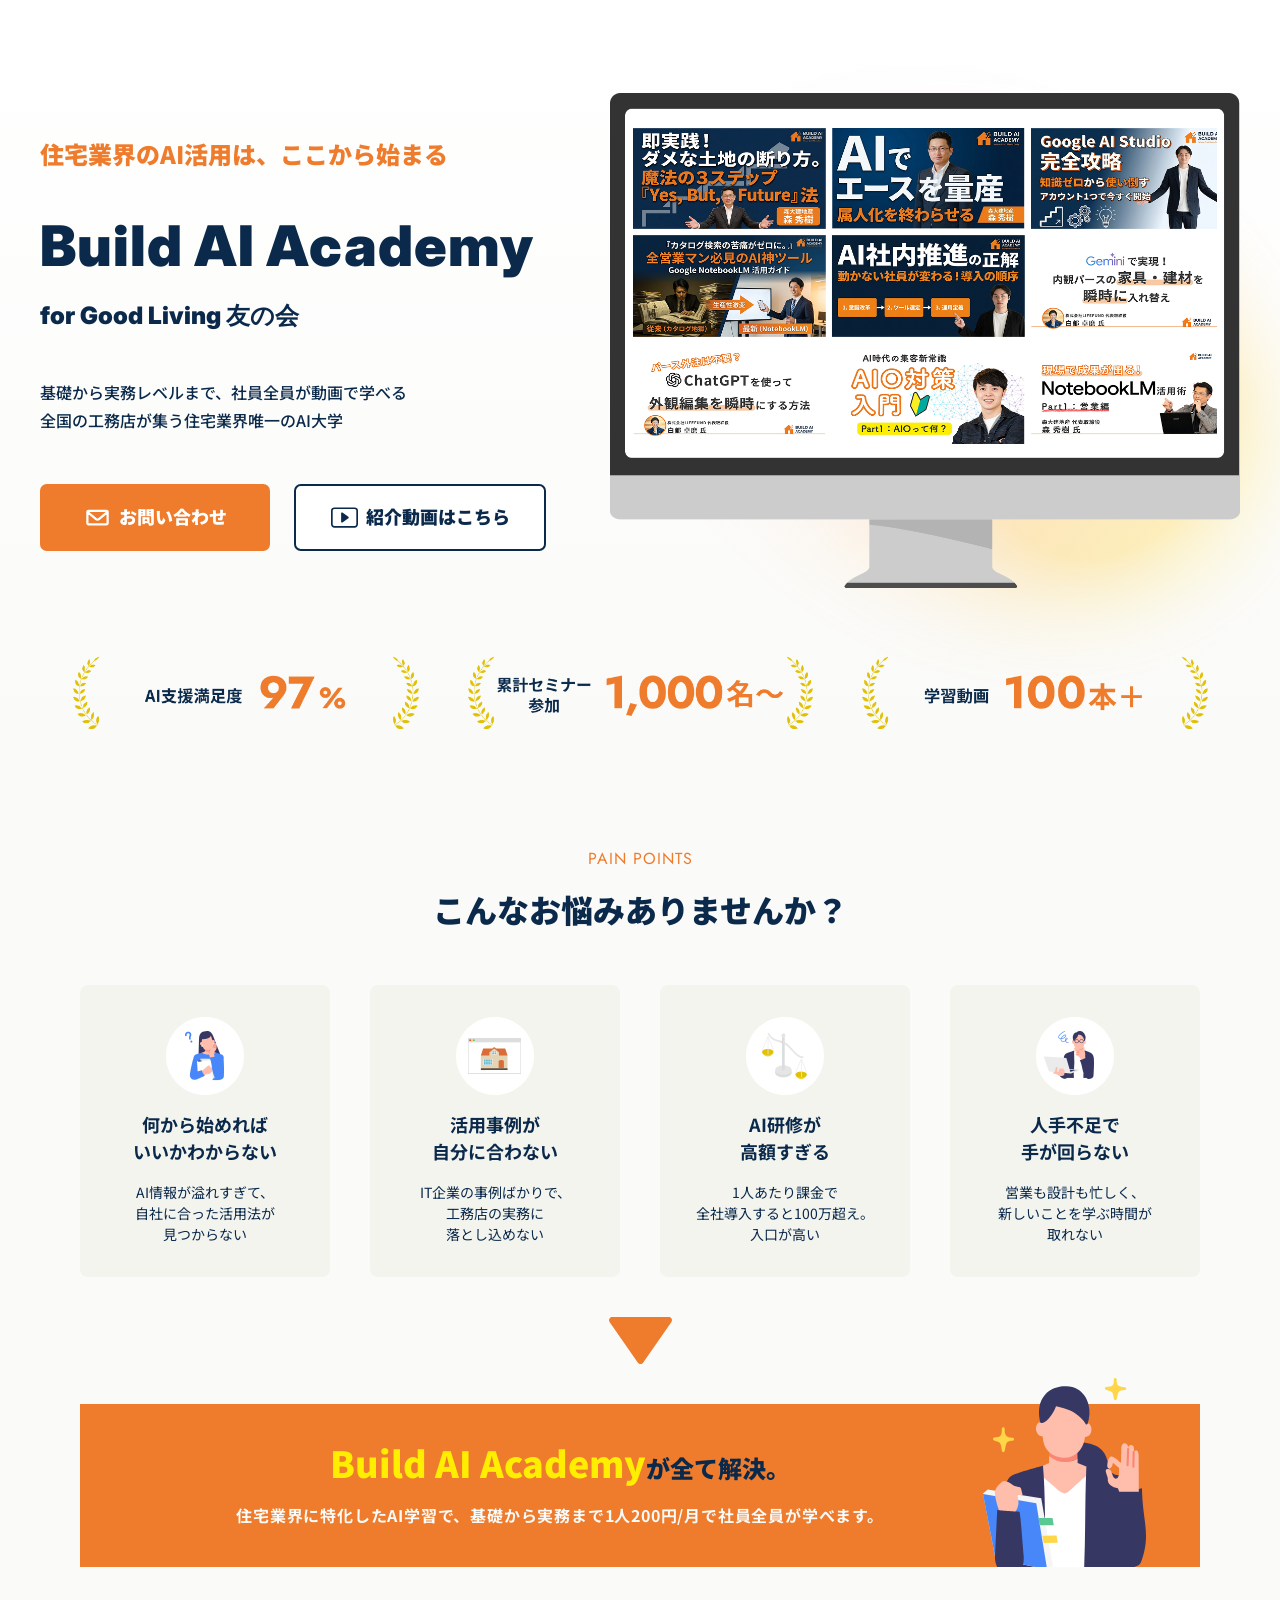
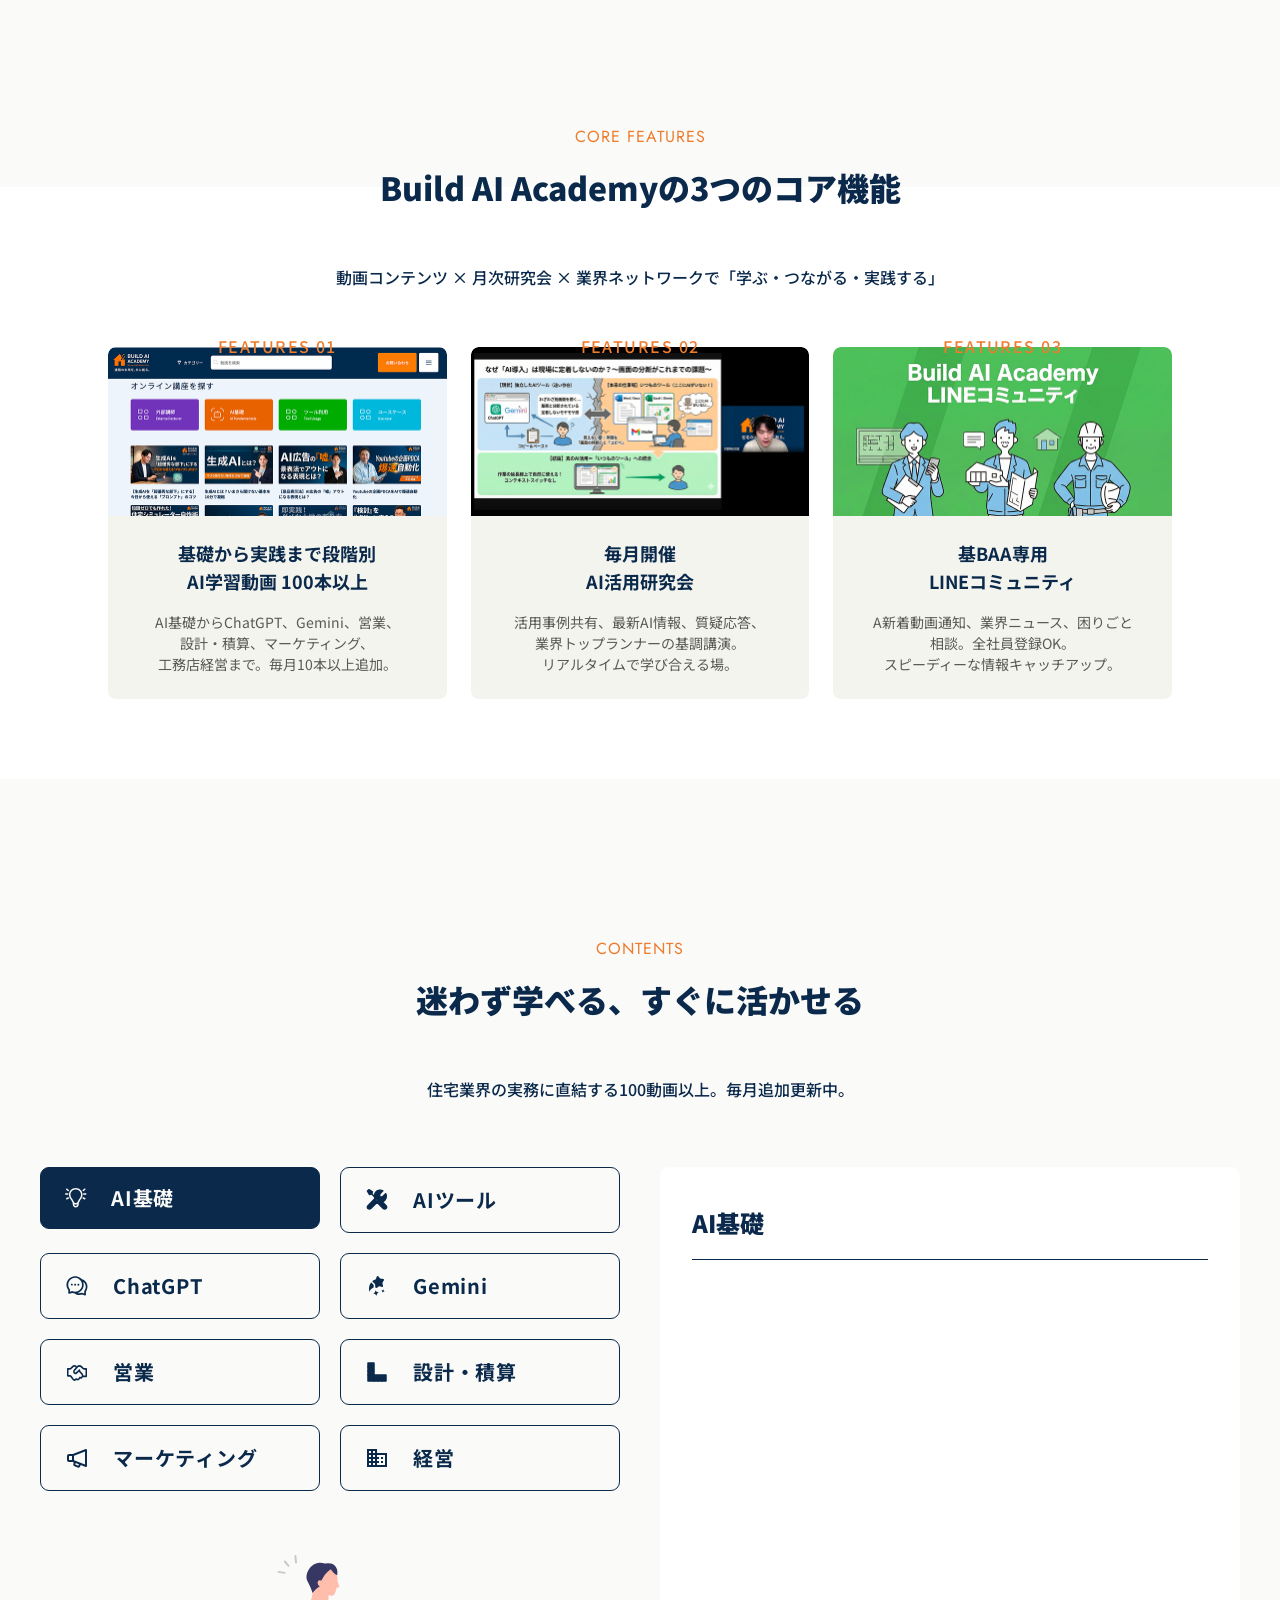
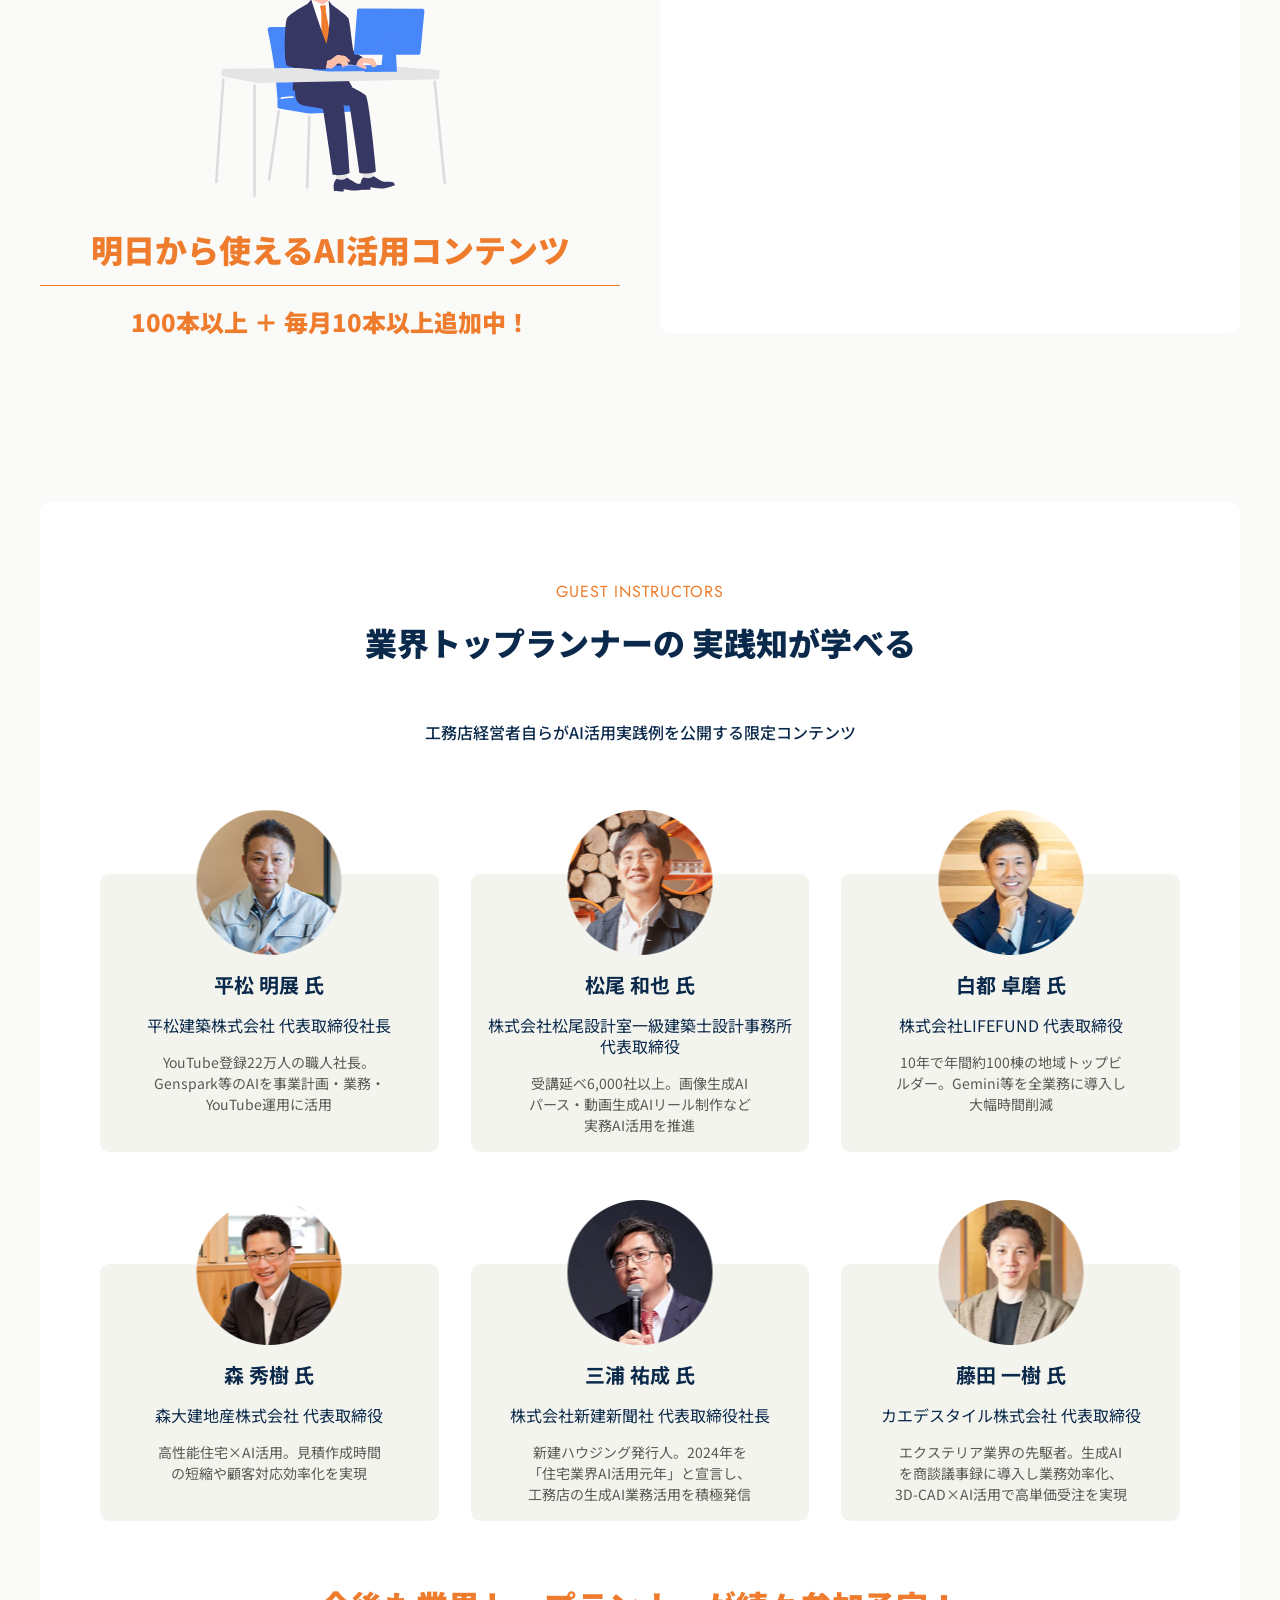
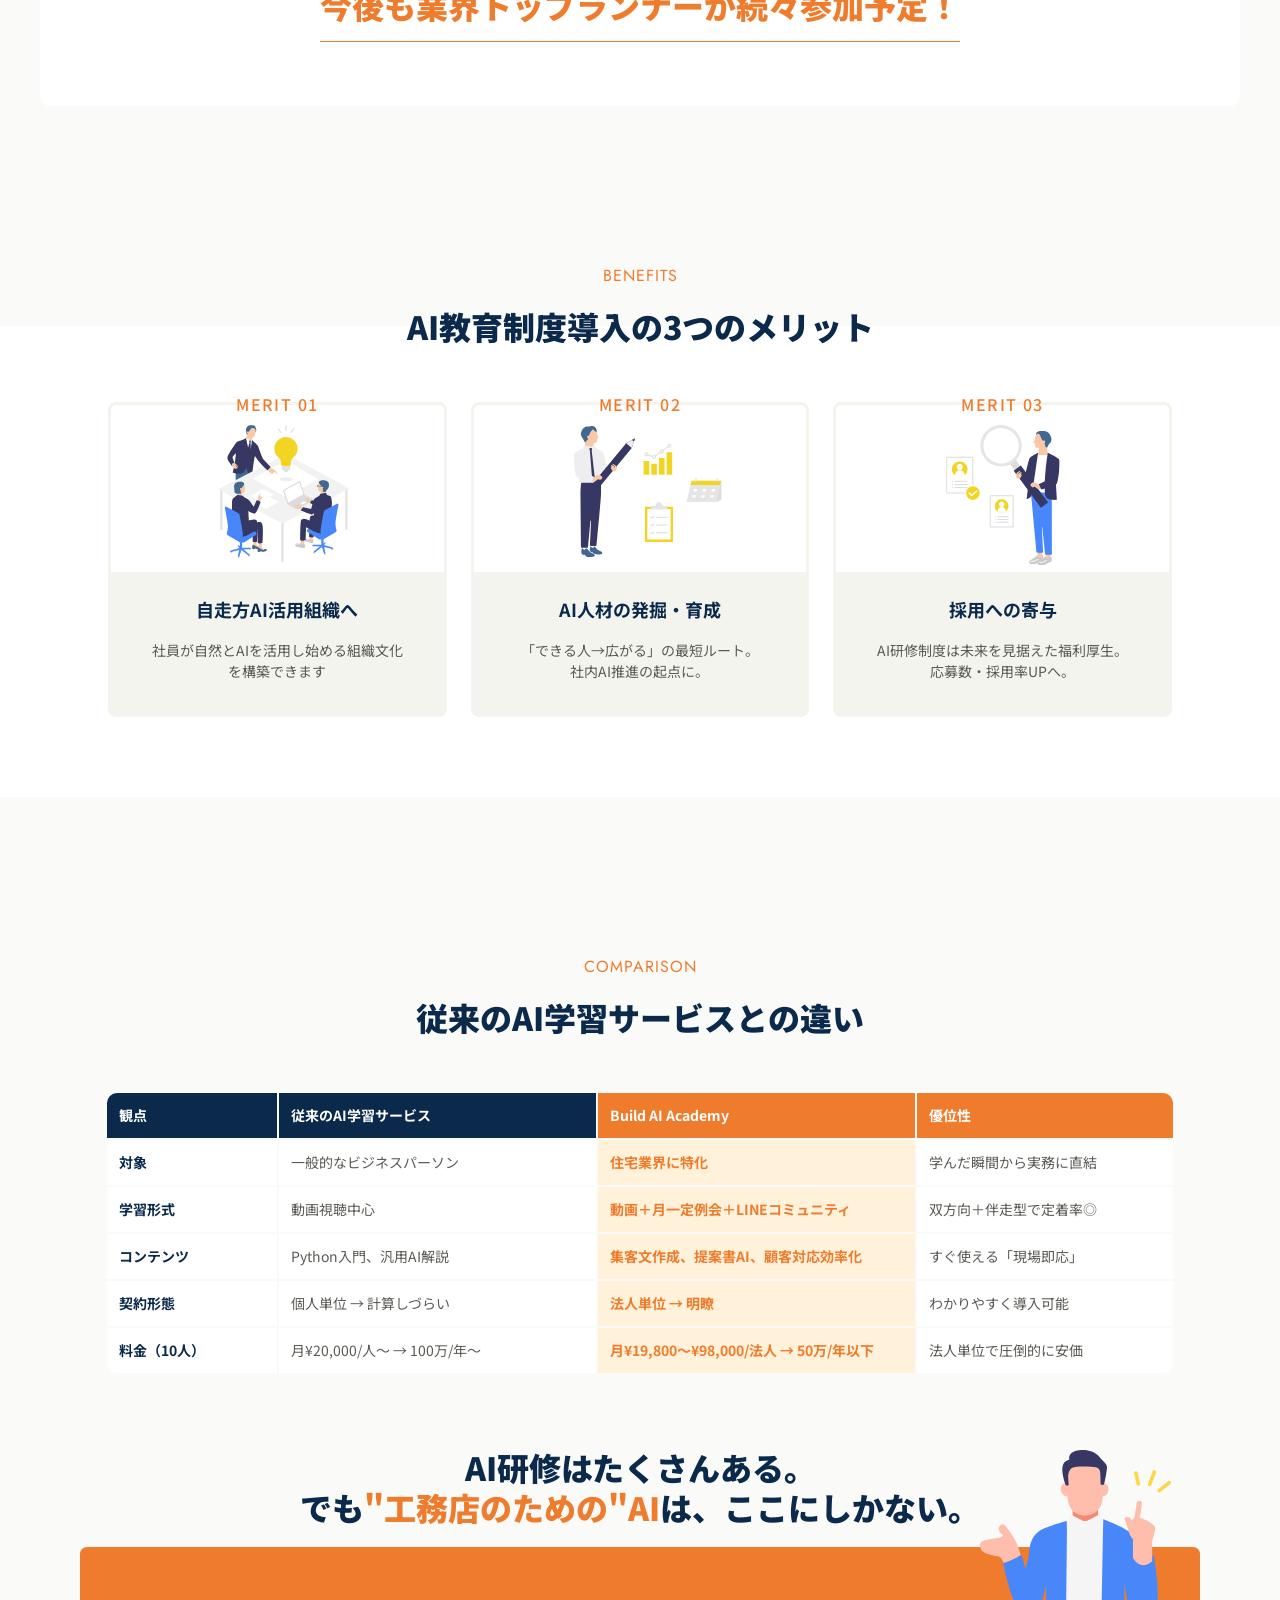
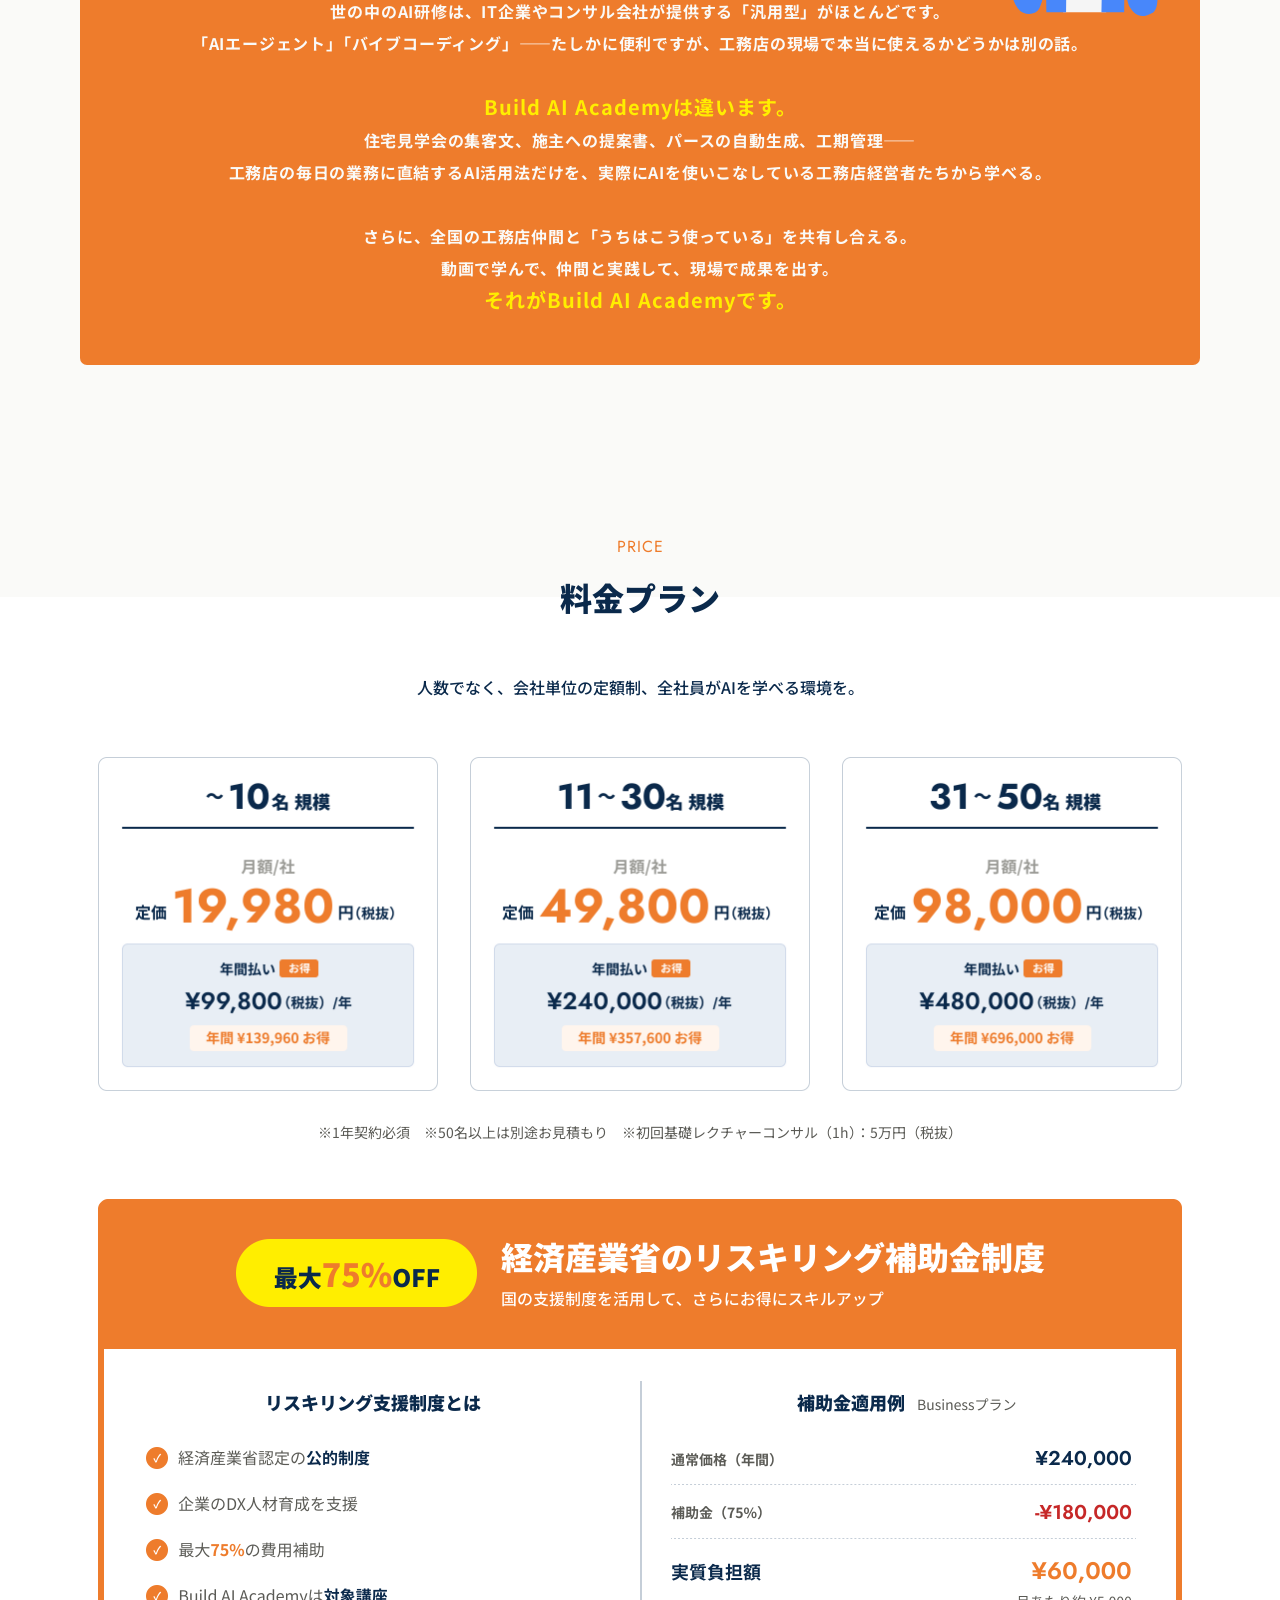
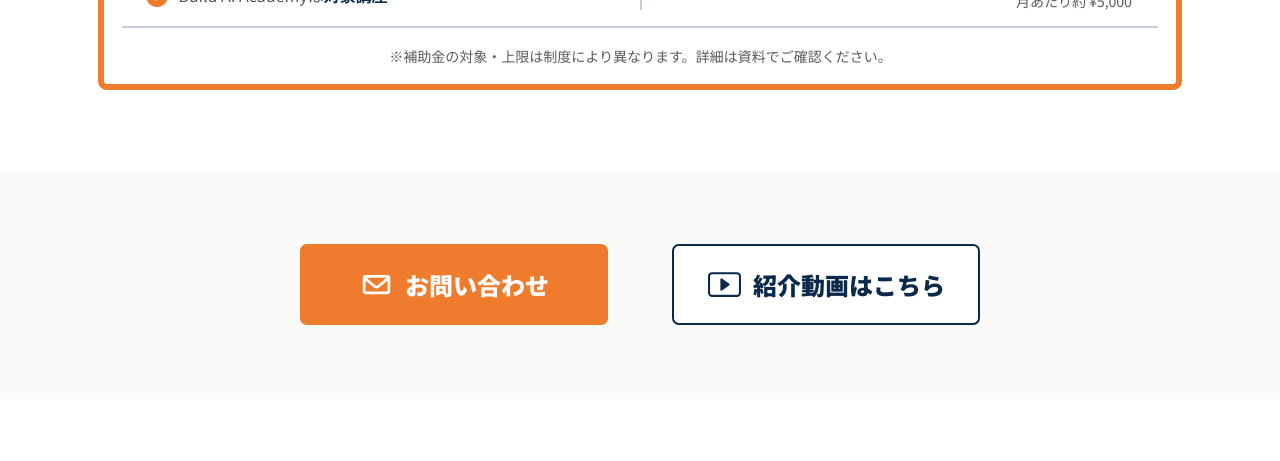
==== template/member/workspace/index.html @ ba631953 "Add files via upload" ====
<!DOCTYPE html>
<html lang="ja">
<head>
	<meta http-equiv="Content-Type" content="text/html; charset=UTF-8">
	<meta http-equiv="X-UA-Compatible" content="IE=edge"/>
	<meta name="viewport" content="width=device-width, initial-scale=1.0, user-scalable=0">
	<meta name="format-detection" content="telephone=no">
	<meta name="description" content="｢Good Living 友の会｣は、日本の住宅産業を支えるさまざまな事業者さまが参加する、業界最大級のVC（ボランタリーチェーン）です。">
	<meta name="keywords" content="Good Living">

	<!-- 共通JS（head内版） -->
	<script type="text/javascript" src="/js/jquery-3.2.1.min.js"></script>
	<!-- <script type="text/javascript" src="/js/gtm.js"></script> -->
	<!-- <script type="text/javascript" src="/js/ga.js"></script> -->
	<!-- <script type="text/javascript" src="/member/js/common/login.js"></script> -->

	<!-- 共通CSS -->
	<link rel="stylesheet" href="/css/common.css" type="text/css">
	<link rel="stylesheet" href="/member/css/common.css" type="text/css">

	<!-- ページ専用CSSを記載 -->
	<!--font読み込み-->
	<link rel="preconnect" href="https://fonts.googleapis.com">
	<link rel="preconnect" href="https://fonts.gstatic.com" crossorigin>
	<link href="https://fonts.googleapis.com/css2?family=Inter:opsz,wght@14..32,900&family=Jost:wght@400;500;600&family=Noto+Sans+JP:wght@400;500;700;900&display=swap" rel="stylesheet">
	<link rel="stylesheet" href="https://cdn.jsdelivr.net/npm/swiper@8/swiper-bundle.min.css">
	<link rel="stylesheet" href="./css/reset.css" type="text/css">
	<link rel="stylesheet" href="./css/style.css" type="text/css">
	<title>タイトルが入ります | Good Living友の会ネット</title>
</head>


<body id="member_net">

	<!-- ヘッダー-->
	<header id="header"></header>

	<main class="">

		<!-- パンくず -->
		<!-- <div class="breadcrumb inner">
			<ul class="clearfix">
				<li><a href="/member/">TOP</a></li>
				<li>コンテンツ名</li>
			</ul>
		</div> -->

<!-- ↓↓↓ ここからメインコンテンツ ↓↓↓ -->
<div class="main_contents">
<!-- fv -->
<section class="section__fv">
	<div class="section__fv__inner">
		<div class="section__fv__top">
			<div class="section__fv__left">
				<h2 class="section__fv__ttl">
					<span class="section__fv__ttl--sub">
						住宅業界のAI活用は、ここから始まる
					</span>
					<span class="section__fv__ttl--main">
						<strong>Build AI Academy</strong>
						<span>for Good Living 友の会</span>
					</span>
				</h2>
				<p class="section__fv__txt">
					基礎から実務レベルまで、社員全員が動画で学べる<br>
					全国の工務店が集う住宅業界唯一のAI大学
				</p>
				<div class="section__fv__cta">
					<button class="section__fv__btn --contact">
						<a class="section__fv__btn__inner btn-orange" href="https://docs.google.com/forms/d/e/1FAIpQLSdvGFDpPm6ZMT3FNktat7Z2taVrZxkok3wCyotgSwf_yUq8qQ/viewform" class="section__fv__btn" target="_blank">
							<svg xmlns="http://www.w3.org/2000/svg" width="27" height="27" viewBox="0 0 27 27" fill="none">
								<path d="M23.625 7.87506V19.1251C23.625 19.4234 23.5065 19.7096 23.2955 19.9206C23.0845 20.1315 22.7984 20.2501 22.5 20.2501H4.5C4.20163 20.2501 3.91548 20.1315 3.7045 19.9206C3.49353 19.7096 3.375 19.4234 3.375 19.1251V7.87506M23.625 7.87506C23.625 7.57669 23.5065 7.29054 23.2955 7.07957C23.0845 6.86859 22.7984 6.75006 22.5 6.75006H4.5C4.20163 6.75006 3.91548 6.86859 3.7045 7.07957C3.49353 7.29054 3.375 7.57669 3.375 7.87506M23.625 7.87506L14.94 15.1122C14.5357 15.4489 14.0262 15.6333 13.5 15.6333C12.9738 15.6333 12.4643 15.4489 12.06 15.1122L3.375 7.87506" stroke="white" stroke-width="2.25" stroke-linecap="round" stroke-linejoin="round"/>
							</svg>
							<span class="section__fv__btn__txt">
								お問い合わせ
							</span>
						</a>
					</button>
					<button class="section__fv__btn --movie">
						<a class="section__fv__btn__inner btn-white" href="#contents" class="section__fv__btn">
							<svg xmlns="http://www.w3.org/2000/svg" width="27" height="27" viewBox="0 0 27 27" fill="none">
								<path d="M11.4582 8.59453C11.3321 8.5047 11.1836 8.45133 11.0292 8.44027C10.8747 8.4292 10.7201 8.46087 10.5824 8.5318C10.4448 8.60273 10.3293 8.71019 10.2486 8.8424C10.1679 8.9746 10.1252 9.12647 10.1251 9.28134V17.7188C10.1252 17.8737 10.1679 18.0256 10.2486 18.1578C10.3293 18.29 10.4448 18.3975 10.5824 18.4684C10.7201 18.5393 10.8747 18.571 11.0292 18.5599C11.1836 18.5489 11.3321 18.4955 11.4582 18.4057L17.3645 14.1869C17.4739 14.1089 17.563 14.0058 17.6245 13.8863C17.686 13.7669 17.7181 13.6345 17.7181 13.5001C17.7181 13.3657 17.686 13.2333 17.6245 13.1138C17.563 12.9944 17.4739 12.8913 17.3645 12.8133L11.4582 8.59453Z" fill="#0A294B"/>
								<path d="M0 6.75003C0 5.85492 0.355579 4.99648 0.988515 4.36354C1.62145 3.73061 2.47989 3.37503 3.375 3.37503H23.625C24.5201 3.37503 25.3785 3.73061 26.0115 4.36354C26.6444 4.99648 27 5.85492 27 6.75003V20.25C27 21.1451 26.6444 22.0036 26.0115 22.6365C25.3785 23.2695 24.5201 23.625 23.625 23.625H3.375C2.47989 23.625 1.62145 23.2695 0.988515 22.6365C0.355579 22.0036 0 21.1451 0 20.25V6.75003ZM25.3125 6.75003C25.3125 6.30248 25.1347 5.87326 24.8182 5.55679C24.5018 5.24032 24.0726 5.06253 23.625 5.06253H3.375C2.92745 5.06253 2.49822 5.24032 2.18176 5.55679C1.86529 5.87326 1.6875 6.30248 1.6875 6.75003V20.25C1.6875 20.6976 1.86529 21.1268 2.18176 21.4433C2.49822 21.7597 2.92745 21.9375 3.375 21.9375H23.625C24.0726 21.9375 24.5018 21.7597 24.8182 21.4433C25.1347 21.1268 25.3125 20.6976 25.3125 20.25V6.75003Z" fill="#0A294B"/>
							</svg>
							<span class="section__fv__btn__txt">
								紹介動画はこちら
							</span>
						</a>
					</button>
				</div>
			</div>
			<div class="section__fv__right">
				<div class="section__fv__right-container">
					<div class="section__fv__right-container__slide"></div>
					<div class="section__fv__right-container__slide"></div>
					<div class="section__fv__right-container__slide"></div>
				</div>
			</div>
		</div>
		<div class="section__fv__bottom">
			<ul class="section__fv__award">
				<li class="section__fv__award__item">
					<div class="section__fv__award__item__icon">
						<picture>
							<source srcset="./img/fv-award01-sp.png" media="(max-width: 640px)">
							<img src="./img/fv-award01.png" alt="AI支援満足度97%">
						</picture>
					</div>
				</li>
				<li class="section__fv__award__item">
					<div class="section__fv__award__item__icon">
						<picture>
							<source srcset="./img/fv-award02-sp.png" media="(max-width: 640px)">
							<img src="./img/fv-award02.png" alt="累計セミナー参加1,000名〜">
						</picture>
					</div>
				</li>
				<li class="section__fv__award__item">
					<div class="section__fv__award__item__icon">
						<picture>
							<source srcset="./img/fv-award03-sp.png" media="(max-width: 640px)">
							<img src="./img/fv-award03.png" alt="学習動画100本+">
						</picture>
					</div>
				</li>
			</ul>
		</div>
	</div>
</section>
<!-- pain -->
<section class="section__pain">
	<div class="section__pain__inner">
		<h2 class="common-ttl">
			<span class="common-ttl__sub">
				pain points
			</span>
			<span class="common-ttl__main">
				こんなお悩みありませんか？
			</span>
		</h2>
		<ul class="section__pain__list">
			<li class="section__pain__list__item">
				<div class="section__pain__list__item__icon">
					<img src="./img/pain01.png" alt="">
				</div>
				<h3 class="section__pain__list__item__ttl">
					何から始めれば<br>
					いいかわからない
				</h3>
				<p class="section__pain__list__item__txt">
					AI情報が溢れすぎて、<br>
					自社に合った活用法が<br>
					見つからない
				</p>
			</li>
			<li class="section__pain__list__item">
				<div class="section__pain__list__item__icon">
					<img src="./img/pain02.png" alt="">
				</div>
				<h3 class="section__pain__list__item__ttl">
					活用事例が<br>
					自分に合わない
				</h3>
				<p class="section__pain__list__item__txt">
					IT企業の事例ばかりで、<br>
					工務店の実務に<br>
					落とし込めない
				</p>
			</li>
			<li class="section__pain__list__item">
				<div class="section__pain__list__item__icon">
					<img src="./img/pain03.png" alt="">
				</div>
				<h3 class="section__pain__list__item__ttl">
					AI研修が<br>
					高額すぎる
				</h3>
				<p class="section__pain__list__item__txt">
					1人あたり課金で<br>
					全社導入すると100万超え。<br>
					入口が高い
				</p>
			</li>
			<li class="section__pain__list__item">
				<div class="section__pain__list__item__icon">
					<img src="./img/pain04.png" alt="">
				</div>
				<h3 class="section__pain__list__item__ttl">
					人手不足で<br>
					手が回らない
				</h3>
				<p class="section__pain__list__item__txt">
					営業も設計も忙しく、<br>
					新しいことを学ぶ時間が<br>
					取れない
				</p>
			</li>
		</ul>
		<div class="section__pain__arrow">
			<svg xmlns="http://www.w3.org/2000/svg" width="63" height="47" viewBox="0 0 63 47" fill="none">
				<path d="M28.9062 45.6464C29.1952 46.0639 29.5819 46.4052 30.033 46.641C30.4841 46.8768 30.9861 47 31.4957 47C32.0053 47 32.5073 46.8768 32.9584 46.641C33.4095 46.4052 33.7962 46.0639 34.0852 45.6464L62.4375 4.91586C62.7656 4.44607 62.9581 3.89582 62.9939 3.32488C63.0297 2.75395 62.9075 2.18417 62.6406 1.67745C62.3737 1.17074 61.9722 0.74646 61.4799 0.450725C60.9875 0.154989 60.4231 -0.00089715 59.8479 3.88398e-06H3.14351C2.56967 0.00236127 2.00734 0.160252 1.51698 0.456696C1.02662 0.75314 0.626787 1.17692 0.360483 1.68247C0.0941804 2.18801 -0.0285197 2.75619 0.00557845 3.32591C0.0396766 3.89562 0.229283 4.44531 0.554007 4.91586L28.9062 45.6464Z" fill="#EE7C2C"/>
			</svg>
		</div>
		<div class="section__pain__bnr">
			<div class="section__pain__bnr__ttl">
				<strong>Build AI Academy</strong><br class="br-mobile">が全て解決。
			</div>
			<p class="section__pain__bnr__txt">
				住宅業界に特化したAI学習で、<br class="br-tablet2">基礎から実務まで1人200円/月で<br class="br-sp">社員全員が学べます。
			</p>
			<svg xmlns="http://www.w3.org/2000/svg" width="163" height="189" viewBox="0 0 163 189" fill="none">
				<g clip-path="url(#clip0_9_923)">
					<path d="M29.6545 59.7451C29.1616 59.7239 28.6644 59.6985 28.1715 59.6561C27.9336 59.6349 27.6956 59.6052 27.4577 59.584C27.4534 59.584 27.4492 59.584 27.4449 59.584C27.4194 59.584 27.3939 59.5755 27.3685 59.5713C27.2325 59.5501 27.0965 59.5289 26.9563 59.5035C26.4761 59.4187 26.0002 59.3085 25.5371 59.1601C25.3331 59.0965 25.1334 59.0202 24.9337 58.9439C24.8955 58.927 24.8615 58.91 24.8232 58.8931C24.7043 58.838 24.5895 58.7786 24.4748 58.715C24.2793 58.609 24.0924 58.4861 23.9054 58.3632C23.8842 58.3505 23.8714 58.342 23.8587 58.3335C23.8502 58.3293 23.8502 58.325 23.8417 58.3166C23.744 58.2318 23.642 58.147 23.5485 58.058C23.455 57.969 23.3615 57.8714 23.2723 57.774C23.2298 57.7273 23.1703 57.6595 23.1491 57.6341C22.9961 57.4264 22.8516 57.2102 22.7242 56.9855C22.5925 56.7608 22.4862 56.5319 22.3715 56.2988C22.3545 56.2521 22.3333 56.2055 22.3163 56.1589C22.2653 56.019 22.2143 55.8791 22.1718 55.735C22.0103 55.222 21.9126 54.7006 21.8191 54.1708C21.8106 54.1029 21.8021 54.0394 21.7979 53.9715C21.7809 53.8189 21.7681 53.6663 21.7554 53.5137C21.7341 53.2467 21.7214 52.9838 21.7086 52.7168C21.7129 52.6489 21.7171 52.5811 21.7214 52.5175C21.7299 52.4073 21.7171 52.3013 21.6916 52.1954C21.6789 51.6782 21.6746 51.161 21.6746 50.6481C21.6746 49.8936 21.0118 49.1729 20.2299 49.2068C19.4481 49.2408 18.7853 49.8385 18.7853 50.6481C18.7853 51.3179 18.7895 51.9961 18.8192 52.6744C18.781 53.2382 18.7343 53.802 18.679 54.3615C18.6748 54.3997 18.6705 54.4293 18.6663 54.4505C18.6578 54.4972 18.6535 54.5438 18.645 54.5947C18.628 54.7134 18.6068 54.8321 18.5855 54.955C18.5346 55.2263 18.4751 55.4933 18.4071 55.7604C18.3391 56.019 18.2499 56.2691 18.1649 56.5192C18.1564 56.5362 18.1521 56.5489 18.1479 56.5658C18.1479 56.5743 18.1394 56.5828 18.1351 56.5913C18.0714 56.7269 18.0077 56.8583 17.9354 56.9897C17.8207 57.1974 17.6847 57.3924 17.553 57.5917C17.519 57.6341 17.4808 57.6765 17.4468 57.7188C17.3576 57.8206 17.2683 57.9181 17.1706 58.0113C17.1069 58.0749 17.0389 58.13 16.9709 58.1894C16.9326 58.2191 16.8434 58.2826 16.8094 58.3081C16.5885 58.4522 16.3505 58.5751 16.1126 58.6896C16.1083 58.6896 16.1083 58.6896 16.1041 58.6938C16.0446 58.7193 15.9808 58.7405 15.9214 58.7616C15.8109 58.7998 15.6962 58.838 15.5857 58.8761C15.3137 58.9609 15.0418 59.0329 14.7613 59.0923C14.4767 59.1559 14.1877 59.211 13.903 59.2576C13.7798 59.2788 13.6523 59.2958 13.5249 59.317C13.4611 59.3254 13.3974 59.3339 13.3336 59.3424C13.3167 59.3424 13.2997 59.3466 13.2742 59.3509C12.6835 59.4229 12.0887 59.4865 11.498 59.5586C10.7757 59.6434 10.1808 60.0418 10.0788 60.8091C9.97685 61.5509 10.4273 62.1402 11.1156 62.3903C12.0887 62.7464 13.0787 63.0516 14.0432 63.4161C14.1707 63.4628 14.2939 63.5136 14.4214 63.5603C14.4937 63.5899 14.8633 63.7552 14.5531 63.6111C14.7953 63.7213 15.0375 63.8273 15.2712 63.946C15.5007 64.0605 15.7259 64.1834 15.9468 64.319C16.0403 64.3741 16.1296 64.4335 16.2188 64.4928C16.2528 64.514 16.308 64.5479 16.3548 64.5776C16.546 64.6921 16.7244 64.8913 16.8774 65.0482C16.8944 65.0694 16.9539 65.116 17.0006 65.1669C17.0049 65.1796 17.0134 65.1923 17.0261 65.2092C17.0601 65.2644 17.0984 65.3152 17.1323 65.3703C17.2556 65.5653 17.3533 65.7688 17.4553 65.9723C17.4595 65.9808 17.4638 65.985 17.4638 65.9935C17.4638 66.0019 17.4638 66.0019 17.468 66.0104C17.519 66.1461 17.57 66.2775 17.6125 66.4131C17.9609 67.4475 18.1521 68.5284 18.3263 69.6051C18.5133 70.7709 18.6493 71.9451 18.9085 73.0981C19.0402 73.6873 19.6946 74.1833 20.3022 74.1579C20.9013 74.1324 21.5812 73.734 21.6959 73.0981C22.0783 71.0167 22.3205 68.8972 22.9409 66.8667C23.0174 66.6124 23.1023 66.3623 23.1916 66.1164C23.2298 66.0147 23.2681 65.9129 23.3106 65.8069C23.3318 65.7603 23.353 65.7094 23.3743 65.6628C23.4763 65.4466 23.5825 65.2347 23.7057 65.0312C23.7567 64.9464 23.8077 64.8659 23.8587 64.7811C23.9182 64.6921 24.1476 64.4335 23.9564 64.637C24.1391 64.442 24.3133 64.2512 24.513 64.0732C24.53 64.0562 24.5385 64.0477 24.5513 64.0393C24.5598 64.035 24.564 64.0308 24.5725 64.0265C24.6958 63.9418 24.8147 63.8612 24.9422 63.7849C25.1377 63.6705 25.3374 63.5687 25.5413 63.4755C25.5753 63.4628 25.6518 63.4331 25.7113 63.4119C25.8558 63.361 26.0002 63.3144 26.1447 63.2678C26.7481 63.0855 27.3684 62.9625 27.9931 62.8651C28.1545 62.8396 28.3118 62.8184 28.4732 62.793C28.4775 62.793 28.486 62.793 28.4987 62.793C28.5455 62.7887 28.6177 62.776 28.6347 62.776C28.9789 62.7336 29.323 62.6912 29.663 62.6489C30.4108 62.5556 31.1459 62.0512 31.1077 61.2076C31.0694 60.4022 30.4745 59.8002 29.663 59.7663L29.6545 59.7451Z" fill="#FFD648"/>
					<path d="M141.81 9.15215C141.181 9.13096 140.552 9.10129 139.923 9.04618C139.757 9.03346 139.588 9.0165 139.422 8.99531C139.341 8.98683 139.26 8.97835 139.18 8.96564C138.895 8.92325 138.61 8.87662 138.326 8.81727C137.773 8.70282 137.234 8.54597 136.707 8.35098C136.643 8.3213 136.46 8.24924 136.422 8.22804C136.303 8.1687 136.184 8.10935 136.069 8.04152C135.955 7.97794 135.844 7.91011 135.734 7.83805C135.683 7.80414 135.445 7.60914 135.487 7.65153C135.326 7.5074 135.164 7.35904 135.015 7.19371C134.965 7.13437 134.914 7.07502 134.867 7.01567C134.854 6.99872 134.841 6.97752 134.82 6.95209C134.722 6.80796 134.625 6.66383 134.535 6.51123C134.45 6.36286 134.374 6.21026 134.293 6.05765C134.276 6.02798 134.268 6.00678 134.259 5.99406C134.255 5.97711 134.251 5.96439 134.238 5.93896C134.123 5.62527 134.021 5.31158 133.94 4.98517C133.881 4.73931 133.834 4.4892 133.796 4.2391C133.796 4.19671 133.762 3.92541 133.758 3.88302C133.741 3.71346 133.732 3.5439 133.72 3.37433C133.72 3.33194 133.72 3.28531 133.715 3.24292C133.72 3.18358 133.724 3.12423 133.728 3.06488C133.737 2.95043 133.728 2.83597 133.698 2.73C133.686 2.30186 133.681 1.86947 133.681 1.44133C133.681 0.686778 133.018 -0.0338596 132.237 5.27931e-05C131.455 0.0339652 130.792 0.631671 130.792 1.44133C130.792 2.02208 130.796 2.61554 130.826 3.20477C130.809 3.45911 130.788 3.70922 130.762 3.95932C130.749 4.08225 130.737 4.20519 130.724 4.32812C130.724 4.35779 130.72 4.37899 130.715 4.39594C130.715 4.40442 130.715 4.4129 130.711 4.42562C130.63 4.91735 130.537 5.40484 130.384 5.88385C130.346 5.9983 130.303 6.10852 130.261 6.22297C130.248 6.25689 130.223 6.30775 130.197 6.35438C130.099 6.55362 129.989 6.74438 129.866 6.92665C129.836 6.97328 129.802 7.01567 129.772 7.0623C129.764 7.07078 129.759 7.07502 129.751 7.08774C129.67 7.17252 129.598 7.26154 129.517 7.34632C129.432 7.4311 129.347 7.51588 129.258 7.59642C129.228 7.62186 129.194 7.64729 129.164 7.67697C128.961 7.7999 128.765 7.93131 128.553 8.04152C128.523 8.05424 128.391 8.11359 128.353 8.13054C128.268 8.16446 128.183 8.19413 128.098 8.2238C127.592 8.3976 127.074 8.5163 126.551 8.6138C126.301 8.66043 126.046 8.69858 125.795 8.73249C125.727 8.74097 125.625 8.75368 125.591 8.75792C125.438 8.77488 125.285 8.79184 125.132 8.80879C124.541 8.87238 123.955 8.92325 123.364 8.98683C122.642 9.0589 122.047 9.47856 121.945 10.2374C121.848 10.958 122.285 11.6023 122.982 11.8185C123.925 12.111 124.877 12.3654 125.816 12.6663C126.301 12.8189 126.781 12.9885 127.257 13.175C127.274 13.1835 127.282 13.1835 127.291 13.1877C127.303 13.192 127.312 13.1962 127.329 13.2047C127.431 13.2513 127.533 13.2979 127.635 13.3446C127.86 13.4548 128.085 13.5735 128.302 13.7007C128.446 13.7897 128.714 13.8999 128.812 14.0398C128.812 14.0398 128.599 13.8533 128.714 13.9677C128.748 14.0016 128.791 14.0313 128.825 14.061C128.905 14.133 128.986 14.2093 129.062 14.2899C129.105 14.3365 129.143 14.3874 129.186 14.4298C129.194 14.434 129.194 14.4382 129.198 14.4425C129.228 14.4976 129.258 14.5485 129.266 14.5612C129.385 14.7519 129.487 14.9512 129.585 15.1504C129.594 15.1716 129.602 15.1928 129.611 15.2098C129.615 15.2225 129.619 15.2352 129.628 15.2521C129.666 15.3581 129.704 15.4599 129.742 15.5658C129.823 15.799 129.891 16.0406 129.955 16.278C130.087 16.774 130.193 17.2784 130.29 17.7829C130.494 18.8469 130.635 19.9236 130.911 20.9749C131.259 22.3059 133.397 22.3907 133.698 20.9749C134.098 19.1012 134.353 17.1809 135.028 15.3751C135.066 15.2691 135.113 15.1631 135.151 15.0571C135.062 15.2903 135.13 15.1123 135.185 14.9936C135.283 14.7816 135.389 14.5739 135.508 14.3747C135.568 14.2687 135.636 14.1669 135.7 14.0652C135.734 14.0186 135.755 13.9762 135.768 13.9465C135.882 13.7812 136.065 13.6286 136.205 13.5057C136.235 13.4802 136.371 13.3742 136.396 13.3488C136.452 13.3149 136.515 13.2725 136.537 13.2598C136.745 13.1284 136.962 13.0139 137.183 12.9079C137.183 12.9079 137.191 12.9079 137.2 12.8995C137.242 12.8825 137.297 12.8571 137.319 12.8528C137.429 12.8105 137.539 12.7723 137.65 12.7341C137.896 12.6536 138.147 12.5858 138.402 12.5222C138.682 12.4544 138.967 12.3993 139.252 12.3484C139.396 12.323 139.541 12.2975 139.69 12.2763C139.749 12.2679 139.915 12.2424 139.966 12.2382C140.578 12.1619 141.189 12.0983 141.806 12.0305C142.553 11.9499 143.289 11.4243 143.25 10.5892C143.216 9.78377 142.617 9.17759 141.806 9.14791L141.81 9.15215ZM129.109 14.3196C129.109 14.3196 129.16 14.3704 129.194 14.4213C129.156 14.3789 129.101 14.3196 129.109 14.3196Z" fill="#FFD648"/>
					<path d="M60.4437 58.4396L60.0995 43.7767C50.4965 42.132 50.4965 58.5879 60.4437 58.4396Z" fill="#FFBDAB"/>
					<path d="M102.238 45.1247L101.94 58.9313C110.604 59.0712 110.604 43.5732 102.238 45.1247Z" fill="#FFBDAB"/>
					<path d="M144.852 91.6016C143.025 95.0394 139.133 97.2734 135.236 97.125C131.34 96.9767 127.63 94.4502 126.071 90.8852C124.919 88.2527 124.907 85.2854 124.333 82.4749C123.326 77.5322 120.483 72.9879 116.481 69.9061C112.478 66.8286 103.202 64.2767 98.1543 64.5607L87.0896 74.6496L92.0483 99.5837L131.54 105.866C138.219 104.912 141.257 102.059 142.808 100.131C144.359 98.2018 145.124 95.6668 144.903 93.2039L144.852 91.6016Z" fill="#373764"/>
					<path d="M106.631 90.6478L54.2483 90.4783L49.3618 195.416H109.678L106.631 90.6478Z" fill="white"/>
					<path d="M94.5595 80.4063C94.4788 76.7607 94.3726 72.2673 94.3726 71.7841H66.3285C66.3285 71.7841 66.2605 74.8574 66.1882 78.0536C73.5859 85.0735 86.3247 86.1163 94.5595 80.4063Z" fill="#FA8775"/>
					<path d="M94.6575 85.1075C94.6447 84.1367 94.6107 82.6446 94.5597 80.4021C86.3292 86.1079 73.5862 85.0693 66.1885 78.0494C66.1205 81.1736 66.061 83.8739 66.044 85.1075L60.125 87.8586L60.0103 99.1048C88.4113 122.831 76.3566 119.342 103.746 97.583L104.46 89.1006L94.6575 85.1117V85.1075Z" fill="#FFBDAB"/>
					<path d="M62.4661 181.397C62.4661 181.397 62.4704 109.83 59.8869 87.6509C59.8869 87.6509 35.7775 93.8823 28.9236 97.5194C20.7484 101.856 20.9863 120.211 20.9863 120.211L30.4491 195.416H62.5638L62.4661 181.397Z" fill="#373764"/>
					<path d="M68.6444 25.8667C68.6444 25.8667 69.4475 39.1985 59.2878 42.1319C59.3601 42.4159 59.3983 52.5896 59.6745 58.4353C60.5626 77.1168 76.1101 79.7577 82.318 79.7577C88.5259 79.7577 100.768 75.0269 102.183 57.2907C102.684 51 102.875 40.2625 102.875 40.2625L93.8756 26.2143L68.6401 25.8667H68.6444Z" fill="#FFBDAB"/>
					<path d="M105.561 26.6933C104.069 20.5255 100.521 14.8071 94.9804 11.5091C91.4579 9.41498 87.4 8.45272 83.3293 8.31283C75.307 8.07121 67.1572 10.6485 61.8331 16.8799C60.5244 18.4145 59.4026 20.0974 58.506 21.899C55.9481 27.1342 55.5826 33.3656 56.271 39.0714C56.4792 40.7839 56.7766 42.4796 57.2015 44.1497C57.2865 44.4804 57.4777 44.6923 57.7114 44.8068C57.7837 44.8449 57.8602 44.8746 57.9409 44.8916C60.2864 45.3197 62.4067 43.7979 64.0341 42.2846C66.1714 40.2964 67.922 37.8675 69.456 35.4003C70.8667 33.1325 72.1542 30.7247 73.0465 28.1982C73.7646 28.3508 74.4827 28.5034 75.1965 28.6687C79.059 29.5589 82.8407 30.7501 86.5161 32.2338C88.0628 32.8569 89.5288 33.5394 90.9395 34.4296C92.3799 35.341 93.7566 36.3541 95.0696 37.4351C96.6673 38.7492 98.1927 40.1566 99.5906 41.6784C100.776 42.9628 101.872 44.3108 102.667 45.8835C103.109 46.7567 104.328 46.4261 104.609 45.6292C106.729 39.6182 107.061 32.8908 105.561 26.6976V26.6933Z" fill="#373764"/>
					<path d="M141.279 110.652C138.648 103.043 129.079 99.3718 122.026 96.2901L103.376 88.2401C101.813 123.924 102.646 159.723 100.895 195.416H141.729C141.729 195.416 145.876 121.021 141.279 110.652Z" fill="#373764"/>
					<path d="M44.1819 129.045C44.0718 128.893 44.0845 128.99 44.1819 129.045V129.045Z" fill="#FFEFDE"/>
					<path d="M44.3735 129.27C44.3778 129.291 44.3821 129.308 44.3864 129.308C44.4164 129.402 44.4164 129.411 44.395 129.33C44.395 129.308 44.3864 129.291 44.3778 129.27H44.3735Z" fill="#FFEFDE"/>
					<path d="M4.74625 111.449L0.0212402 115.514L12.4881 180.681L64.1148 191.444L69.8766 187.993L58.2255 120.364L4.74625 111.449Z" fill="#F5F5F5"/>
					<path d="M0 116.019L12.4881 180.681L64.1148 191.444L53.2711 125.196L0 116.019Z" fill="#4887FA"/>
					<path d="M30.5213 107.519C27.0965 105.086 22.0571 101.245 18.8575 103.967C15.352 106.951 11.6 110.639 11.9272 115.48C12.2544 120.321 14.7868 130.228 17.2258 134.424L30.2961 134.967C32.0425 135.124 34.7576 130.728 35.4333 125.654C35.684 123.793 35.1741 120.088 34.5282 118.325C33.8823 116.561 36.9587 117.197 39.6696 117.197L38.1739 110.97C37.6003 107.82 33.1345 109.372 30.5213 107.515V107.519Z" fill="#FFBDAB"/>
					<path d="M36.2917 133.759C33.3003 133.623 14.2005 132.5 14.2345 131.822C13.2402 152.445 12.8323 160.469 11.9995 178.523C11.5236 188.811 17.8675 196.603 25.7071 196.993C36.7548 197.548 41.1824 189.651 40.7107 178.604C38.9686 157.396 37.167 132.551 36.2959 133.759H36.2917Z" fill="#373764"/>
					<path d="M55.3447 140.075L56.611 147.332L70.769 147.154L69.5028 139.897L55.3447 140.075Z" fill="#5AC891"/>
					<path d="M59.3728 157.625L60.5753 164.895L74.7418 164.84L73.5351 157.57L59.3728 157.625Z" fill="#FFD648"/>
					<path d="M127.095 143.059L136.558 110.758C144.886 114.408 152.377 111.826 158.972 110.262C159.371 143.492 168.435 155.98 157.978 184.31C156.151 189.261 148.285 189.884 143.034 189.278C136.855 188.566 119.285 177.938 118.627 165.425C117.598 145.951 127.095 143.064 127.095 143.064V143.059Z" fill="#373764"/>
					<path d="M125.54 90.9573C129.993 92.1316 128.518 99.5753 132.661 100.716C136.881 100.839 135.929 93.3185 136.048 89.8467C135.411 89.2956 129.912 84.6581 129.921 84.6496C129.436 91.7543 121.962 93.221 124.996 83.8739C126.385 74.3487 131.225 78.9608 137.947 84.7895L138.075 83.8781C138.138 78.8082 138.206 77.2016 138.27 72.1317C138.296 70.1097 138.266 67.4476 139.719 65.9682C141.389 64.2725 145.116 65.8155 145.217 69.5671C145.217 69.5671 145.604 68.1555 145.829 67.9266C147.499 66.231 150.86 66.7185 150.831 69.7028L151.277 73.0304C153.652 72.0512 155.611 72.0342 155.67 78.3462C155.7 81.6865 155.883 106.311 155.883 113.679H136.26C136.26 113.679 134.875 110.232 134.892 110.232C129.513 109.393 124.176 106.744 124.792 100.576C124.716 97.087 119.757 90.3172 125.536 90.9658L125.54 90.9573Z" fill="#FFBDAB"/>
					<path d="M149.637 73.8528C149.56 78.8252 149.407 83.7934 149.322 88.7658C149.301 90.1308 151.425 90.1308 151.447 88.7658C151.532 83.7934 151.685 78.8252 151.761 73.8528C151.782 72.4879 149.658 72.4879 149.637 73.8528Z" fill="#FA8775"/>
					<path d="M144.053 70.9787C143.904 75.7095 143.756 80.4402 143.611 85.171L143.548 87.21C143.505 88.575 145.63 88.575 145.672 87.21L146.114 73.0177C146.135 72.3394 146.156 71.6569 146.178 70.9787C146.22 69.6137 144.096 69.6137 144.053 70.9787Z" fill="#FA8775"/>
				</g>
				<defs>
					<clipPath id="clip0_9_923">
						<rect width="163" height="189" fill="white"/>
					</clipPath>
				</defs>
			</svg>
		</div>
	</div>
</section>
<!-- feature -->
<section class="section__feature">
	<div class="section__feature__inner">
		<h2 class="common-ttl">
			<span class="common-ttl__sub">
				core features
			</span>
			<span class="common-ttl__main">
				Build AI Academyの<br class="br-mobile">3つのコア機能
			</span>
		</h2>
		<p class="common-txt">
			動画コンテンツ × 月次研究会 × 業界ネットワークで<br class="br-tablet2">「学ぶ・つながる・実践する」
		</p>
		<ul class="section__feature__list">
			<li class="section__feature__list__item">
				<div class="section__feature__list__item__icon">
					features 01
				</div>
				<div class="section__feature__list__item__img">
					<img src="./img/feature01.png" alt="基礎から実践まで段階別AI学習動画100本以上">
				</div>
				<div class="section__feature__list__item__inner">
					<h3 class="section__feature__list__item__ttl">
						基礎から実践まで段階別<br>
						AI学習動画 100本以上
					</h3>
					<p class="section__feature__list__item__txt">
						AI基礎からChatGPT、Gemini、営業、<br>
						設計・積算、マーケティング、<br>
						工務店経営まで。毎月10本以上追加。
					</p>
				</div>
			</li>
			<li class="section__feature__list__item">
				<div class="section__feature__list__item__icon">
					features 02
				</div>
				<div class="section__feature__list__item__img">
					<img src="./img/feature02.png" alt="毎月開催AI活用研究会">
				</div>
				<div class="section__feature__list__item__inner">
					<h3 class="section__feature__list__item__ttl">
						毎月開催<br>
						AI活用研究会
					</h3>
					<p class="section__feature__list__item__txt">
						活用事例共有、最新AI情報、質疑応答、<br>
						業界トップランナーの基調講演。<br>
						リアルタイムで学び合える場。
					</p>
				</div>
			</li>
			<li class="section__feature__list__item">
				<div class="section__feature__list__item__icon">
					features 03
				</div>
				<div class="section__feature__list__item__img">
					<img src="./img/feature03.png" alt="BAA専用LINEコミュニティ">
				</div>
				<div class="section__feature__list__item__inner">
					<h3 class="section__feature__list__item__ttl">
						基BAA専用<br>
						LINEコミュニティ
					</h3>
					<p class="section__feature__list__item__txt">
						A新着動画通知、業界ニュース、困りごと<br>
						相談。全社員登録OK。<br>
						スピーディーな情報キャッチアップ。
					</p>
				</div>
			</li>
		</ul>
	</div>
</section>
<!-- contents -->
<section class="section__contents" id="contents">
	<div class="section__contents__inner">
		<h2 class="common-ttl">
			<span class="common-ttl__sub">
				contents
			</span>
			<span class="common-ttl__main">
				迷わず学べる、すぐに活かせる
			</span>
		</h2>
		<p class="common-txt">
			住宅業界の実務に直結する100動画以上。<br class="br-mobile">毎月追加更新中。
		</p>
		<div class="section__contents__tab">
			<div class="section__contents__tab__inner">
				<div class="section__contents__tab__left">
					<div class="section__contents__tabTrigger">
						<ul class="section__contents__tabTriggerList">
							<li class="section__contents__tabTriggerList__item">
								<button type="button" class="section__contents__tabTriggerButton js-tab-trigger is-active" data-tab="tab1">
									<svg xmlns="http://www.w3.org/2000/svg" width="22" height="20" viewBox="0 0 22 20" fill="none">
										<path d="M10.75 1.5C13.678 1.5 16 3.775 16 6.52C16 8.23 15.56 9.101 15.002 9.893C14.8753 10.0703 14.7363 10.257 14.585 10.453C14.061 11.138 13.431 11.963 12.984 13.152C12.8928 13.3971 12.7744 13.6313 12.631 13.85L12.575 13.93C12.4526 14.1052 12.3118 14.2668 12.155 14.412C11.749 14.784 11.261 15 10.75 15C10.24 15 9.751 14.784 9.344 14.412C9.18718 14.2664 9.04638 14.1045 8.924 13.929L8.869 13.849C8.72569 13.6306 8.60728 13.3968 8.516 13.152C8.069 11.962 7.439 11.138 6.915 10.452C6.77239 10.268 6.63337 10.0813 6.498 9.892C5.941 9.102 5.5 8.23 5.5 6.519C5.5 3.775 7.823 1.5 10.75 1.5ZM13.917 14.619C14.109 14.319 14.267 14.002 14.388 13.679C14.75 12.716 15.206 12.117 15.706 11.462C15.876 11.239 16.051 11.009 16.229 10.756C16.939 9.748 17.5 8.581 17.5 6.519C17.5 2.891 14.45 0 10.75 0C7.05 0 4 2.891 4 6.52C4 8.58 4.561 9.748 5.271 10.756C5.449 11.009 5.624 11.239 5.794 11.462C6.294 12.117 6.75 12.716 7.112 13.679C7.233 14.002 7.392 14.319 7.583 14.619L7.805 16.835C7.87875 17.5648 8.22085 18.2412 8.76497 18.7331C9.3091 19.225 10.0165 19.4974 10.75 19.4974C11.4835 19.4974 12.1909 19.225 12.735 18.7331C13.2792 18.2412 13.6212 17.5648 13.695 16.835L13.917 14.619ZM12.257 16.149L12.203 16.685C12.1675 17.0458 11.9992 17.3804 11.7306 17.6239C11.462 17.8674 11.1125 18.0022 10.75 18.0022C10.3875 18.0022 10.038 17.8674 9.76941 17.6239C9.50084 17.3804 9.33245 17.0458 9.297 16.685L9.244 16.149C9.694 16.371 10.199 16.5 10.75 16.5C11.3 16.5 11.806 16.37 12.256 16.149M1.173 0.769C1.30048 0.616433 1.48332 0.520725 1.68134 0.502911C1.87935 0.485097 2.07634 0.546635 2.229 0.674L3.729 1.924C3.87636 2.05292 3.96747 2.23435 3.98285 2.42954C3.99824 2.62473 3.93668 2.8182 3.81134 2.96862C3.68599 3.11903 3.5068 3.21446 3.31203 3.23453C3.11727 3.25459 2.92238 3.1977 2.769 3.076L1.269 1.826C1.11629 1.69866 1.02039 1.5159 1.00238 1.31787C0.984383 1.11985 1.04575 0.921788 1.173 0.769ZM20.325 0.77C20.3882 0.84568 20.4358 0.933068 20.4651 1.02717C20.4945 1.12127 20.505 1.22023 20.4961 1.3184C20.4872 1.41657 20.459 1.51202 20.4132 1.59929C20.3673 1.68656 20.3048 1.76394 20.229 1.827L18.729 3.077C18.6537 3.14285 18.5661 3.19298 18.4711 3.22444C18.3762 3.2559 18.2759 3.26806 18.1762 3.2602C18.0765 3.25235 17.9794 3.22463 17.8906 3.17868C17.8018 3.13274 17.723 3.06949 17.659 2.99266C17.595 2.91583 17.547 2.82698 17.5178 2.73132C17.4886 2.63567 17.4789 2.53514 17.4891 2.43566C17.4994 2.33618 17.5294 2.23976 17.5775 2.15206C17.6255 2.06436 17.6907 1.98716 17.769 1.925L19.269 0.675C19.4218 0.547751 19.6189 0.486382 19.8169 0.504384C20.0149 0.522386 20.1977 0.617285 20.325 0.77ZM0 6C0 5.80109 0.0790177 5.61032 0.21967 5.46967C0.360322 5.32902 0.551088 5.25 0.75 5.25H2.75C2.94891 5.25 3.13968 5.32902 3.28033 5.46967C3.42098 5.61032 3.5 5.80109 3.5 6C3.5 6.19891 3.42098 6.38968 3.28033 6.53033C3.13968 6.67098 2.94891 6.75 2.75 6.75H0.75C0.551088 6.75 0.360322 6.67098 0.21967 6.53033C0.0790177 6.38968 0 6.19891 0 6ZM18 6C18 5.80109 18.079 5.61032 18.2197 5.46967C18.3603 5.32902 18.5511 5.25 18.75 5.25H20.75C20.9489 5.25 21.1397 5.32902 21.2803 5.46967C21.421 5.61032 21.5 5.80109 21.5 6C21.5 6.19891 21.421 6.38968 21.2803 6.53033C21.1397 6.67098 20.9489 6.75 20.75 6.75H18.75C18.5511 6.75 18.3603 6.67098 18.2197 6.53033C18.079 6.38968 18 6.19891 18 6ZM3.92 9.665C4.00891 9.84284 4.02357 10.0487 3.96075 10.2373C3.89793 10.426 3.76278 10.582 3.585 10.671L2.085 11.421C1.99679 11.4659 1.90056 11.4929 1.80187 11.5004C1.70317 11.508 1.60396 11.4959 1.50996 11.4649C1.41595 11.4339 1.32901 11.3846 1.25415 11.3199C1.17928 11.2551 1.11798 11.1762 1.07376 11.0876C1.02955 10.9991 1.0033 10.9026 0.996537 10.8039C0.989771 10.7051 1.00262 10.606 1.03434 10.5122C1.06606 10.4185 1.11603 10.3319 1.18136 10.2576C1.2467 10.1832 1.3261 10.1225 1.415 10.079L2.915 9.329C3.09296 9.24016 3.29893 9.22565 3.48759 9.28866C3.67624 9.35167 3.83115 9.48704 3.92 9.665ZM17.581 9.665C17.6699 9.4873 17.8256 9.35212 18.014 9.28913C18.2024 9.22614 18.4081 9.24047 18.586 9.329L20.086 10.079C20.1749 10.1225 20.2543 10.1832 20.3196 10.2576C20.385 10.3319 20.4349 10.4185 20.4667 10.5122C20.4984 10.606 20.5112 10.7051 20.5045 10.8039C20.4977 10.9026 20.4715 10.9991 20.4272 11.0876C20.383 11.1762 20.3217 11.2551 20.2469 11.3199C20.172 11.3846 20.0851 11.4339 19.991 11.4649C19.897 11.4959 19.7978 11.508 19.6991 11.5004C19.6004 11.4929 19.5042 11.4659 19.416 11.421L17.916 10.671C17.738 10.5821 17.6027 10.4262 17.5397 10.2376C17.4766 10.0489 17.4922 9.84296 17.581 9.665Z" fill="#FAFAF8"/>
									</svg>
									AI基礎
								</button>
							</li>
							<li class="section__contents__tabTriggerList__item">
								<button type="button" class="section__contents__tabTriggerButton js-tab-trigger" data-tab="tab2">
									<svg xmlns="http://www.w3.org/2000/svg" width="24" height="24" viewBox="0 0 24 24" fill="none">
										<path d="M10.0499 10.6069L2.97988 17.6769C2.79393 17.8626 2.64641 18.0832 2.54576 18.326C2.44512 18.5688 2.39331 18.8291 2.39331 19.0919C2.39331 19.3547 2.44512 19.615 2.54576 19.8578C2.64641 20.1006 2.79393 20.3211 2.97988 20.5069C3.35494 20.8818 3.86356 21.0925 4.39388 21.0925C4.92421 21.0925 5.43283 20.8818 5.80788 20.5069L12.8779 13.4349M17.1929 13.7999L21.0709 17.6779C21.4458 18.0529 21.6565 18.5616 21.6565 19.0919C21.6565 19.6222 21.4458 20.1308 21.0709 20.5059C20.6958 20.8808 20.1872 21.0915 19.6569 21.0915C19.1266 21.0915 18.6179 20.8808 18.2429 20.5059L12.0339 14.2979M6.73288 5.90389L4.60988 6.60989L2.48988 3.07489L3.90388 1.66089L7.43988 3.78189L6.73288 5.90389ZM6.73288 5.90389L9.56288 8.73389" stroke="#0A294B" stroke-width="1.5" stroke-linecap="round" stroke-linejoin="round"/>
										<path d="M10.0499 10.607C9.20592 8.45396 9.37092 5.62896 11.1109 3.88896C12.8509 2.14896 16.0609 1.76796 17.8279 2.82896L14.7879 5.86896L14.5049 8.97996L17.6159 8.69796L20.6559 5.65696C21.7179 7.42496 21.3359 10.635 19.5959 12.374C17.8559 14.114 15.0319 14.279 12.8789 13.435" stroke="#0A294B" stroke-width="1.5" stroke-linecap="round" stroke-linejoin="round"/>
									</svg>
									AIツール
								</button>
							</li>
							<li class="section__contents__tabTriggerList__item">
								<button type="button" class="section__contents__tabTriggerButton js-tab-trigger" data-tab="tab3">
									<svg xmlns="http://www.w3.org/2000/svg" width="24" height="24" viewBox="0 0 24 24" fill="none">
										<path d="M13.4297 9.86719C12.8883 9.86719 12.4688 10.2867 12.4688 10.8047C12.4688 11.3227 12.8883 11.7422 13.4297 11.7422C13.9242 11.7422 14.3438 11.3227 14.3438 10.8047C14.3438 10.2867 13.9242 9.86719 13.4297 9.86719ZM6.86719 9.86719C6.32578 9.86719 5.90625 10.2867 5.90625 10.8047C5.90625 11.3227 6.32578 11.7422 6.86719 11.7422C7.36172 11.7422 7.78125 11.3227 7.78125 10.8047C7.78125 10.2867 7.36172 9.86719 6.86719 9.86719Z" fill="#0A294B"/>
										<path d="M20.9532 8.08601C19.8258 6.53913 18.2508 5.50554 16.5235 5.03913V5.04148C16.1227 4.59617 15.6704 4.18601 15.1641 3.82038C11.3274 1.03132 5.94146 1.8821 3.14068 5.71882C0.883647 8.83601 0.979741 13.029 3.2813 16.0079L3.30005 19.1157C3.30005 19.1907 3.31177 19.2657 3.33521 19.336C3.45943 19.7321 3.8813 19.9501 4.27505 19.8259L7.24224 18.8907C8.0274 19.1696 8.83834 19.329 9.64458 19.3735L9.63287 19.3829C11.7211 20.904 14.4586 21.361 16.9688 20.5313L19.9477 21.5016C20.0227 21.5251 20.1001 21.5391 20.1797 21.5391C20.5946 21.5391 20.9297 21.204 20.9297 20.7891V17.6485C22.9946 14.8454 23.0485 10.9712 20.9532 8.08601ZM7.57037 17.2266L7.28912 17.1094L4.9688 17.836L4.94537 15.3985L4.75787 15.1876C2.77505 12.7688 2.6438 9.28367 4.50005 6.72663C6.75943 3.6282 11.0907 2.94382 14.1797 5.17976C17.2782 7.4321 17.9649 11.7563 15.7266 14.836C13.8493 17.4118 10.4883 18.3634 7.57037 17.2266ZM19.4063 16.8282L19.2188 17.0626L19.2422 19.5001L16.9454 18.7266L16.6641 18.8438C15.3516 19.3313 13.9524 19.3712 12.6563 19.0079L12.6516 19.0055C14.3836 18.4735 15.954 17.3954 17.086 15.8438C18.8766 13.3759 19.1672 10.2751 18.1266 7.63132L18.1407 7.6407C18.6797 8.02742 19.1743 8.51023 19.5938 9.09382C21.2954 11.4282 21.1993 14.6063 19.4063 16.8282Z" fill="#0A294B"/>
										<path d="M10.1484 9.86719C9.60703 9.86719 9.1875 10.2867 9.1875 10.8047C9.1875 11.3227 9.60703 11.7422 10.1484 11.7422C10.643 11.7422 11.0625 11.3227 11.0625 10.8047C11.0625 10.2867 10.643 9.86719 10.1484 9.86719Z" fill="#0A294B"/>
									</svg>
									ChatGPT
								</button>
							</li>
							<li class="section__contents__tabTriggerList__item">
								<button type="button" class="section__contents__tabTriggerButton js-tab-trigger" data-tab="tab4">
									<svg xmlns="http://www.w3.org/2000/svg" width="24" height="24" viewBox="0 0 24 24" fill="none">
										<path d="M10.2769 16.5149C10.2819 16.4049 10.4639 16.3609 10.5169 16.4569C10.7709 16.9069 11.2029 17.5679 11.6939 17.8689C12.1839 18.1689 12.9689 18.2549 13.4849 18.2769C13.5949 18.2819 13.6389 18.4629 13.5429 18.5169C13.0929 18.7709 12.4319 19.2029 12.1309 19.6929C11.8299 20.1829 11.7449 20.9689 11.7229 21.4849C11.7179 21.5949 11.5359 21.6379 11.4829 21.5419C11.2289 21.0919 10.7969 20.4319 10.3069 20.1309C9.81688 19.8299 9.03089 19.7449 8.51489 19.7229C8.40489 19.7179 8.36189 19.5359 8.45789 19.4829C8.90789 19.2289 9.56789 18.7969 9.86889 18.3059C10.1699 17.8159 10.2549 17.0299 10.2769 16.5149ZM18.4919 15.5149C18.4839 15.4049 18.2919 15.3589 18.2349 15.4529C18.0629 15.7359 17.8139 16.0759 17.5379 16.2459C17.2619 16.4159 16.8449 16.4819 16.5149 16.5079C16.4049 16.5159 16.3599 16.7079 16.4529 16.7649C16.7359 16.9369 17.0769 17.1849 17.2459 17.4619C17.4149 17.7389 17.4829 18.1549 17.5079 18.4849C17.5169 18.5949 17.7079 18.6399 17.7659 18.5459C17.9379 18.2639 18.1859 17.9229 18.4629 17.7539C18.7399 17.5849 19.1549 17.5169 19.4849 17.4919C19.5949 17.4829 19.6409 17.2919 19.5469 17.2339C19.2639 17.0619 18.9229 16.8139 18.7539 16.5369C18.5849 16.2599 18.5179 15.8449 18.4919 15.5149ZM14.7039 4.0019L14.4619 3.6959C13.5249 2.5129 13.0569 1.9209 12.5119 2.0079C11.9669 2.0959 11.7059 2.8039 11.1849 4.2209L11.0509 4.5869C10.9019 4.9899 10.8279 5.1909 10.6869 5.3389C10.5439 5.4869 10.3509 5.5639 9.96289 5.7189L9.60988 5.8599L9.36189 5.9599C8.16189 6.4399 7.55788 6.7129 7.48089 7.2429C7.39889 7.8079 7.97088 8.2919 9.11488 9.2589L9.41089 9.5089C9.73589 9.7839 9.89889 9.9219 9.99089 10.1089C10.0849 10.2959 10.0979 10.5119 10.1249 10.9439L10.1489 11.3369C10.2419 12.8569 10.2889 13.6169 10.7829 13.8789C11.2769 14.1409 11.8909 13.7319 13.1189 12.9129L13.4369 12.7009C13.7869 12.4679 13.9609 12.3509 14.1599 12.3199C14.3599 12.2879 14.5619 12.3439 14.9659 12.4559L15.3339 12.5579C16.7559 12.9519 17.4669 13.1489 17.8539 12.7459C18.2419 12.3429 18.0499 11.6059 17.6639 10.1329L17.5649 9.7519C17.4549 9.3329 17.4009 9.1239 17.4309 8.9169C17.4609 8.7099 17.5729 8.5279 17.7959 8.1649L17.9989 7.8349C18.7849 6.5589 19.1779 5.9209 18.9229 5.4089C18.6689 4.8989 17.9359 4.8519 16.4689 4.7609L16.0899 4.7369C15.6729 4.7109 15.4649 4.6979 15.2839 4.6019C15.1039 4.5059 14.9699 4.3379 14.7039 4.0019ZM8.83489 13.3259C6.69789 14.3699 4.91889 16.0239 4.24789 17.9999C3.49589 13.2929 4.53988 10.2529 6.21288 8.3629C6.35688 8.6579 6.54488 8.9019 6.71288 9.0929C7.06288 9.4889 7.56488 9.9129 8.07488 10.3439L8.44189 10.6539L8.61189 10.7989C8.61689 10.8629 8.62188 10.9389 8.62688 11.0359L8.65688 11.5209C8.69688 12.1759 8.73689 12.8149 8.83489 13.3259Z" fill="#0A294B"/>
									</svg>
									Gemini
								</button>
							</li>
							<li class="section__contents__tabTriggerList__item">
								<button type="button" class="section__contents__tabTriggerButton js-tab-trigger" data-tab="tab5">
									<svg xmlns="http://www.w3.org/2000/svg" width="24" height="24" viewBox="0 0 24 24" fill="none">
										<path d="M11.825 6.21892L11.816 6.21195L11.023 5.59301C10.4787 5.16787 9.82933 4.96163 9.17444 5.00589C8.51955 5.05014 7.8952 5.34244 7.397 5.83803L5.45 7.77614C5.31401 7.91118 5.14093 7.98531 4.962 7.98516H2.75C2.55109 7.98516 2.36032 8.07692 2.21967 8.24025C2.07902 8.40358 2 8.6251 2 8.85609V15.8584C2 16.3391 2.336 16.7293 2.75 16.7293H4.838C4.9445 16.7292 5.04979 16.7555 5.14686 16.8063C5.24394 16.8572 5.33057 16.9315 5.401 17.0242L7.74 20.1131C8.10412 20.5937 8.60749 20.9023 9.15459 20.9805C9.70169 21.0586 10.2545 20.9008 10.708 20.537L11.392 19.9877L12.126 20.278C12.5796 20.4566 13.0704 20.4625 13.5271 20.2948C13.9837 20.1271 14.3824 19.7945 14.665 19.3456L15.135 18.6L15.461 18.6511C15.9125 18.7218 16.3718 18.6316 16.7782 18.3925C17.1846 18.1534 17.519 17.7767 17.737 17.3122L17.786 17.2077H21.25C21.4489 17.2077 21.6397 17.116 21.7803 16.9526C21.921 16.7893 22 16.5678 22 16.3368V8.85725C22 8.62626 21.921 8.40474 21.7803 8.24141C21.6397 8.07808 21.4489 7.98632 21.25 7.98632H19.039C18.8591 7.98638 18.6852 7.91138 18.549 7.77498L16.86 6.08073C16.1555 5.3738 15.2497 4.99651 14.3189 5.02227C13.388 5.04803 12.4987 5.47499 11.824 6.22008M10.184 7.03875L10.746 7.4777L8.786 9.7665C8.57477 10.0132 8.40808 10.3064 8.29573 10.6289C8.18337 10.9514 8.12761 11.2967 8.13171 11.6445C8.1358 11.9924 8.19968 12.3358 8.31959 12.6546C8.4395 12.9734 8.61303 13.2612 8.83 13.501L8.898 13.5754C9.708 14.4707 10.96 14.5403 11.839 13.7379L13.918 11.8428L16.575 14.8098C16.6937 14.9421 16.7716 15.1161 16.7967 15.305C16.8219 15.4939 16.7928 15.6871 16.714 15.8549L16.689 15.906L16.675 15.9362L16.42 16.4785C16.3473 16.6331 16.236 16.7585 16.1006 16.8381C15.9653 16.9177 15.8124 16.9478 15.662 16.9244L14.893 16.8048C14.7594 16.7839 14.6234 16.8052 14.4993 16.8665C14.3752 16.9278 14.2677 17.0268 14.188 17.1531L13.454 18.3167C13.3598 18.4663 13.227 18.5772 13.0749 18.6332C12.9227 18.6892 12.7592 18.6873 12.608 18.6279L11.518 18.1982C11.4071 18.1544 11.289 18.1414 11.173 18.1601C11.057 18.1789 10.9464 18.2289 10.85 18.3062L9.856 19.104C9.70473 19.2255 9.5203 19.2781 9.33778 19.252C9.15526 19.2259 8.98736 19.1228 8.866 18.9623L6.527 15.8734C6.31569 15.5948 6.05567 15.3717 5.76425 15.2189C5.47284 15.0661 5.15674 14.9872 4.837 14.9874H3.5V9.72702H4.961C5.49792 9.72716 6.01718 9.50433 6.425 9.09879L8.373 7.16068C8.62204 6.9128 8.93419 6.76654 9.26163 6.74431C9.58908 6.72208 9.91378 6.8251 10.186 7.03759M18.306 15.467C18.3096 15.1102 18.2503 14.7564 18.1316 14.4272C18.0129 14.0981 17.8374 13.8007 17.616 13.5533L15.095 10.7385C15.2081 10.5709 15.2645 10.3611 15.2535 10.1486C15.2425 9.9361 15.1648 9.73564 15.0352 9.5851C14.9056 9.43457 14.7329 9.34438 14.5499 9.33159C14.3669 9.3188 14.1862 9.38428 14.042 9.51567L13.536 9.97668L13.476 10.0313L10.914 12.3688C10.7722 12.4982 10.5949 12.564 10.4147 12.5539C10.2346 12.5439 10.0635 12.4588 9.933 12.3143L9.865 12.2388C9.79266 12.1588 9.73479 12.0629 9.69479 11.9567C9.65479 11.8504 9.63346 11.736 9.63207 11.62C9.63067 11.5041 9.64923 11.389 9.68665 11.2814C9.72407 11.1739 9.77961 11.0762 9.85 10.9939L12.815 7.53344C13.2165 7.06466 13.7562 6.7901 14.3252 6.7651C14.8941 6.74011 15.4501 6.96653 15.881 7.39873L17.568 9.09182C17.9771 9.50197 18.4996 9.72744 19.04 9.72702H20.5V15.467H18.306Z" fill="#0A294B"/>
									</svg>
									営業
								</button>
							</li>
							<li class="section__contents__tabTriggerList__item">
								<button type="button" class="section__contents__tabTriggerButton js-tab-trigger" data-tab="tab6">
									<svg xmlns="http://www.w3.org/2000/svg" width="24" height="24" viewBox="0 0 24 24" fill="none">
										<path d="M3 21V3H9V15H21V21H3Z" stroke="#0A294B" stroke-width="1.5" stroke-linecap="round" stroke-linejoin="round"/>
										<path d="M13 19V21M9 19V21M3 7H5M3 11H5M3 15H5M17 19V21" stroke="#0A294B" stroke-width="1.5" stroke-linecap="round"/>
									</svg>
									設計・積算
								</button>
							</li>
							<li class="section__contents__tabTriggerList__item">
								<button type="button" class="section__contents__tabTriggerButton js-tab-trigger" data-tab="tab7">
									<svg xmlns="http://www.w3.org/2000/svg" width="24" height="24" viewBox="0 0 24 24" fill="none">
										<path d="M21.57 3.17997C21.4376 3.08717 21.2844 3.02857 21.1238 3.00937C20.9633 2.99018 20.8005 3.011 20.65 3.06997L7.82001 7.99997H4.01001C2.91001 7.99997 2.01001 8.89997 2.01001 9.99997V14C2.01001 15.1 2.91001 16 4.01001 16H7.82001L8.82001 16.39L8.35001 17.79C8.02001 18.79 8.52001 19.89 9.50001 20.28L12.64 21.54C12.88 21.63 13.13 21.68 13.38 21.68C13.67 21.68 13.96 21.62 14.22 21.49C14.72 21.26 15.1 20.83 15.27 20.31L15.69 19.04L20.62 20.94C20.74 20.98 20.86 21.01 20.98 21.01C21.18 21.01 21.38 20.95 21.55 20.83C21.82 20.64 21.98 20.33 21.98 20.01V3.99997C21.98 3.66997 21.82 3.35997 21.55 3.17997H21.57ZM4.00001 9.99997H7.00001V14H4.00001V9.99997ZM13.39 19.68L10.25 18.42L10.69 17.1L13.84 18.31L13.39 19.67V19.68ZM20 18.55L9.00001 14.32V9.68997L20 5.45997V18.55Z" fill="#0A294B"/>
									</svg>
									マーケティング
								</button>
							</li>
							<li class="section__contents__tabTriggerList__item">
								<button type="button" class="section__contents__tabTriggerButton js-tab-trigger" data-tab="tab8">
									<svg xmlns="http://www.w3.org/2000/svg" width="24" height="24" viewBox="0 0 24 24" fill="none">
										<path d="M18 15H16V17H18M18 11H16V13H18M20 19H12V17H14V15H12V13H14V11H12V9H20M10 7H8V5H10M10 11H8V9H10M10 15H8V13H10M10 19H8V17H10M6 7H4V5H6M6 11H4V9H6M6 15H4V13H6M6 19H4V17H6M12 7V3H2V21H22V7H12Z" fill="#0A294B"/>
									</svg>
									経営
								</button>
							</li>
						</ul>
					</div>
					<div class="section__contents__appeal">
						<svg xmlns="http://www.w3.org/2000/svg" width="231" height="242" viewBox="0 0 231 242" fill="none">
							<g clip-path="url(#clip0_9_1180)">
								<path d="M115.609 142.348C112.391 111.012 107.688 83.3753 106.172 74.8149C105.892 73.2319 104.519 72.0835 102.91 72.0835H55.2976C53.6078 72.0835 52.3466 73.6416 52.7069 75.2929C59.5904 106.902 61.7648 131.702 62.4544 143.67L115.609 142.354V142.348Z" fill="#4887FA"/>
								<path d="M115.609 142.348C115.609 142.348 106.402 141.64 90.4666 141.64C74.5315 141.64 62.4543 143.67 62.4543 143.67V151.548C62.4543 152.522 63.1564 153.348 64.1131 153.516L92.088 158.302C93.6971 158.575 95.331 158.674 96.9587 158.594L143.776 156.284C144.839 156.235 145.671 155.353 145.671 154.292V148.475C145.671 147.488 144.944 146.644 143.963 146.501L115.596 142.354L115.609 142.348Z" fill="#4887FA"/>
								<path d="M54.1731 225.674C54.111 225.674 54.0551 225.674 53.993 225.661C53.2785 225.562 52.7815 224.904 52.8809 224.19L62.3737 156.018C62.4731 155.304 63.1316 154.801 63.846 154.906C64.5605 155.006 65.0575 155.664 64.9581 156.378L55.4653 224.55C55.3722 225.202 54.813 225.674 54.1731 225.674Z" fill="#DBDCDC"/>
								<path d="M92.1626 233.682C92.1626 233.682 92.1377 233.682 92.1191 233.682C91.3985 233.657 90.8331 233.061 90.858 232.341L93.051 161.815C93.0758 161.095 93.6722 160.518 94.3929 160.555C95.1135 160.58 95.6789 161.176 95.654 161.896L93.461 232.421C93.4362 233.129 92.8584 233.682 92.1564 233.682H92.1626Z" fill="#DBDCDC"/>
								<path d="M66.3744 143.931C65.9706 143.931 65.6165 143.627 65.5668 143.217C65.5109 142.77 65.8277 142.367 66.275 142.305C68.8408 141.982 72.9597 141.535 77.9919 141.218C78.4516 141.187 78.8305 141.529 78.8554 141.982C78.8865 142.429 78.5448 142.82 78.0913 142.845C73.0964 143.161 69.0148 143.602 66.4738 143.919C66.4366 143.919 66.4055 143.925 66.3744 143.925V143.931Z" fill="white"/>
								<path d="M158.742 221.241L156.996 209.323L146.845 210.682C146.845 210.682 148.293 221.577 148.094 222.589L154.518 226.866L158.736 221.241H158.742Z" fill="#E5E5E6"/>
								<path d="M178.486 227.53C177.318 226.307 169.95 226.977 168.105 226.518C166.259 226.059 158.748 221.241 158.748 221.241C158.748 221.241 156.518 222.7 154.4 223.11C152.362 223.507 148.1 222.589 148.1 222.589C144.739 226.177 145.727 231.745 145.727 231.745L146.149 234.377C149.747 234.762 155.512 234.693 155.512 234.693C155.512 234.693 155.394 233.21 155.363 232.347C158.45 232.682 163.83 233.949 168.105 233.415C172.609 232.85 179.896 230.236 179.896 230.236C179.896 230.236 179.66 228.759 178.492 227.536L178.486 227.53Z" fill="#373764"/>
								<path d="M132.302 222.818L130.711 210.546L120.262 211.775C120.262 211.775 121.573 222.986 121.349 224.023L127.879 228.523L132.308 222.818H132.302Z" fill="#E5E5E6"/>
								<path d="M152.474 229.603C151.293 228.325 143.714 228.896 141.826 228.393C139.937 227.89 132.302 222.818 132.302 222.818C132.302 222.818 129.984 224.277 127.804 224.662C125.704 225.035 121.343 224.023 121.343 224.023C117.833 227.654 118.752 233.39 118.752 233.39L119.144 236.097C122.834 236.55 128.754 236.575 128.754 236.575C128.754 236.575 128.661 235.047 128.636 234.16C131.805 234.557 137.309 235.948 141.707 235.463C146.342 234.954 153.872 232.391 153.872 232.391C153.872 232.391 153.654 230.87 152.48 229.597L152.474 229.603Z" fill="#373764"/>
								<path d="M150.66 140.213C148.734 138.431 141.037 134.011 133.42 130.789L128.779 120.932L82.117 121.875L79.8992 134.502C79.8992 143.068 81.5455 148.984 88.8763 150.406C96.4058 151.864 102.072 152.839 107.887 153.64C110.794 170.723 117.727 219.77 117.727 219.77C117.727 219.77 126.996 221.359 134.607 218.094C134.607 218.094 131.761 170.835 128.45 150.219L134.526 150.803C135.793 156.036 144.571 218.094 144.571 218.094C154.76 219.901 161.004 216.511 161.004 216.511C161.004 216.511 154.188 143.472 150.666 140.213H150.66Z" fill="#373764"/>
								<path d="M96.2567 44.4408C96.8656 42.4544 97.2942 40.53 97.5365 37.9104L98.8039 28.2947L114.77 30.3929L113.49 40.1575C113.372 42.9634 113.459 43.8697 113.49 45.5955L114.77 54.46L104.675 59.4448L94.5297 51.9894L96.2505 44.4346L96.2567 44.4408Z" fill="#FFBDAB"/>
								<path d="M113.49 45.6015L108.011 49.5372L96.2568 44.4407L94.5359 52.9328L108.011 94.2138H114.49L117.976 55.9311L113.49 45.6015Z" fill="white"/>
								<path d="M114.882 77.571L110.887 56.9926L110.688 50.2324L105.004 50.7228L106.358 57.3775V79.7561L109.471 92.5315L114.882 92.1653V77.571Z" fill="#EE7C2C"/>
								<path d="M105.731 32.5779C107.129 38.7359 115.267 41.2935 117.336 40.741C118.609 40.3996 120.436 38.9904 121.61 32.7641L123.728 32.3606C124.114 32.2861 124.343 31.8951 124.225 31.5226L122.436 25.9667C122.474 25.5011 122.523 25.0232 122.529 24.5265C122.728 11.7946 112.857 11.0869 112.857 11.0869C112.857 11.0869 104.227 9.46672 100.618 18.1388C96.7288 27.4938 105.725 32.5779 105.725 32.5779H105.731Z" fill="#FFBDAB"/>
								<path d="M117.137 8.82099C114.323 7.43668 110.179 8.54785 110.179 8.54785C110.179 8.54785 101.711 4.92257 95.2627 12.5766C91.6035 16.922 90.4418 22.2047 92.5105 26.3018C94.9769 31.1872 96.1635 33.5586 97.5303 37.9102C100.015 34.3221 104.805 31.1935 104.805 31.1935C102.314 29.9271 102.333 26.8977 103.19 25.9914C104.544 24.545 106.172 25.9542 106.172 25.9542C106.172 25.9542 108.129 22.453 109.21 20.7149C110.85 18.0642 114.49 15.1342 114.49 15.1342L115.845 14.1844C116.652 15.5874 118.845 18.9085 122.182 20.3114C123.486 14.1472 120.361 10.4164 117.137 8.8272V8.82099Z" fill="#373764"/>
								<path d="M138.638 96.0388C137.352 94.1331 135.004 65.5405 133.103 62.865C131.128 60.084 117.187 50.0834 117.187 50.0834L113.49 45.5953C113.49 45.5953 116.907 67.6946 111.459 88.7572C103.991 68.9485 96.2567 44.4282 96.2567 44.4282L92.5665 48.8357C92.5665 48.8357 74.2085 59.0163 72.1148 63.1009C69.1888 68.961 69.0459 107.095 71.9036 110.168C72.6802 111.006 75.2708 111.695 78.7685 112.266L77.5384 135.346C83.1048 136.296 104.836 137.916 108.47 134.489C112.105 131.063 112.813 123.849 112.813 123.849C114.907 128.25 118.497 132.379 123.163 133.328C129.699 134.657 137.359 131.708 137.359 131.708C137.359 131.708 132.339 124.054 130.363 117.896C129.842 116.27 129.518 112.781 129.326 108.473C133.345 110.074 141.527 110.174 141.527 110.174C142.559 104.14 147.914 102.309 147.914 102.309C147.914 102.309 139.726 97.628 138.651 96.0326L138.638 96.0388Z" fill="#373764"/>
								<path d="M224.346 124.271L42.0587 127.977L6.72815 121.304V113.756L182.331 111.868L224.346 114.972V124.271Z" fill="#E5E5E6"/>
								<path d="M229.689 229.026C229.024 229.026 228.459 228.523 228.391 227.853L218.407 126.854C218.339 126.14 218.861 125.5 219.575 125.426C220.29 125.351 220.929 125.879 221.004 126.593L230.987 227.592C231.056 228.306 230.534 228.945 229.82 229.02C229.776 229.02 229.733 229.026 229.689 229.026Z" fill="#DBDCDC"/>
								<path d="M39.5302 242C38.8096 242 38.2256 241.416 38.2256 240.696V130.622C38.2256 129.902 38.8096 129.318 39.5302 129.318C40.2509 129.318 40.8348 129.902 40.8348 130.622V240.696C40.8348 241.416 40.2509 242 39.5302 242Z" fill="#DBDCDC"/>
								<path d="M1.30462 228.132C1.30462 228.132 1.2425 228.132 1.21144 228.132C0.490785 228.082 -0.0497037 227.462 -3.57395e-06 226.742L6.97665 124.514C7.02635 123.793 7.65382 123.26 8.36826 123.303C9.08891 123.353 9.6294 123.973 9.5797 124.694L2.60304 226.922C2.55334 227.611 1.98179 228.138 1.30462 228.138V228.132Z" fill="#DBDCDC"/>
								<path d="M167.353 110.074V115.941L112.813 116.599L97.7291 115.022L97.1265 110.652L167.353 110.074Z" fill="#4887FA"/>
								<path d="M130.171 100.98C129.574 100.651 123.641 99.838 122.399 99.9249C121.156 100.012 116.143 104.68 114.795 105.052C114.236 105.208 113.223 105.251 112.235 105.251C111.453 107.703 111.117 110.968 110.98 112.88L112.428 112.924C112.428 112.924 113.173 113.259 114.385 113.476C118.112 114.153 121.163 109.808 121.79 109.23C122.418 108.653 124.803 108.597 124.803 108.597L126.847 109.894C126.847 109.894 126.872 111.217 127.114 111.837C127.357 112.452 128.127 112.713 128.512 112.278C128.798 111.955 128.841 110.571 128.711 109.702C128.966 110.006 129.239 110.372 129.363 110.782C129.699 111.875 130.978 111.8 131.121 111.167C131.295 110.41 131.277 109.255 131.047 108.585C131.395 109.162 131.743 109.665 132.351 109.95C132.96 110.242 133.345 109.454 133.271 108.789C133.19 108.125 132.743 107.281 132.389 106.611C132.252 106.356 131.923 105.773 131.519 105.127C131.879 105.468 132.196 105.791 132.382 106.002C133.047 106.747 134.259 107.393 134.867 106.946C135.514 106.468 135.153 105.847 134.706 105.158C134.259 104.475 130.78 101.297 130.183 100.968L130.171 100.98Z" fill="#FFBDAB"/>
								<path d="M83.3285 81.6931C83.3285 81.6931 84.6828 98.3111 86.7329 99.0374C88.783 99.7699 112.881 103.65 112.881 103.65C111.123 107.014 110.893 114.457 110.893 114.457C107.818 114.606 75.041 113.557 71.9036 110.18C70.2325 108.38 69.5864 94.5864 69.9281 82.2766L83.3347 81.6931H83.3285Z" fill="#373764"/>
								<path d="M161.42 109.119C160.979 108.045 159.096 104.376 158.22 103.768C157.338 103.153 150.287 103.308 147.411 102.818C147.262 102.793 147.1 102.774 146.938 102.768C145.36 103.6 142.329 105.735 141.54 110.093C142.024 110.67 142.465 111.179 142.664 111.335C143.199 111.757 149.057 113.52 149.914 113.898C151.057 114.407 152.207 112.992 150.796 111.372C149.386 109.752 147.647 109.646 147.715 109.187C147.796 108.634 150.175 108.063 150.175 108.063C150.772 107.722 154.58 108.79 155.356 109.212C156.133 109.634 156.692 111.428 157.487 112.353C158.283 113.284 159.805 113.042 159.742 112.247C159.68 111.453 158.065 108.163 157.214 107.25C156.773 106.778 155.145 106.331 153.667 106.015C154.909 106.102 156.99 106.282 157.214 106.499C157.537 106.809 158.773 109.311 158.773 109.311C159.544 111.099 160.587 111.744 161.327 111.471C162.06 111.198 161.886 110.255 161.414 109.119H161.42Z" fill="#FFBDAB"/>
								<path d="M129.09 99.5648C128.643 99.5648 128.276 99.2048 128.276 98.7578C128.183 87.4661 128.549 75.4232 128.549 75.3052C128.562 74.8645 128.922 74.5168 129.363 74.5168C129.369 74.5168 129.382 74.5168 129.388 74.5168C129.835 74.5293 130.189 74.9079 130.177 75.3549C130.177 75.4728 129.811 87.4847 129.904 98.7454C129.904 99.1924 129.543 99.5648 129.096 99.5648H129.09Z" fill="#373764"/>
								<path d="M128.711 110.422C128.363 110.422 128.052 110.168 128.003 109.807C127.959 109.528 127.922 109.435 127.916 109.435C127.624 109.025 125.723 107.281 125.22 107.138C124.847 107.051 123.275 107.169 122.032 107.324C121.647 107.38 121.281 107.095 121.231 106.704C121.181 106.313 121.461 105.953 121.852 105.903C122.324 105.841 124.716 105.555 125.536 105.735C126.592 105.971 128.81 108.225 129.109 108.634C129.202 108.765 129.332 109.007 129.419 109.59C129.475 109.981 129.208 110.348 128.817 110.403C128.779 110.403 128.748 110.41 128.711 110.41V110.422Z" fill="#F8C9A4"/>
								<path d="M131.513 105.859C131.277 105.859 131.041 105.742 130.904 105.524C129.668 103.556 129.195 103.327 129.177 103.321C128.618 103.128 126.207 102.824 124.822 102.675C124.43 102.631 124.145 102.284 124.182 101.887C124.225 101.495 124.573 101.21 124.971 101.247C125.356 101.284 128.742 101.651 129.655 101.967C130.078 102.11 130.736 102.563 132.122 104.761C132.333 105.096 132.233 105.537 131.898 105.748C131.78 105.822 131.649 105.859 131.519 105.859H131.513Z" fill="#F8C9A4"/>
								<path d="M131.047 109.311C130.749 109.311 130.475 109.125 130.37 108.827C130.208 108.367 128.58 106.257 128.052 105.642C127.549 105.437 125.338 105.084 123.492 104.86C123.101 104.81 122.821 104.457 122.865 104.065C122.915 103.674 123.269 103.389 123.666 103.438C128.537 104.028 128.891 104.425 129.065 104.624C129.239 104.823 131.42 107.473 131.73 108.361C131.861 108.734 131.662 109.143 131.289 109.274C131.208 109.299 131.134 109.311 131.053 109.311H131.047Z" fill="#F8C9A4"/>
								<path d="M159.587 112.353C159.289 112.353 159.016 112.167 158.91 111.869C158.5 110.695 157.307 108.392 156.692 107.734C156.276 107.293 153.387 106.598 150.945 106.226C150.554 106.164 150.287 105.797 150.343 105.406C150.405 105.015 150.772 104.742 151.163 104.804C152.468 105.003 156.791 105.735 157.742 106.753C158.562 107.635 159.836 110.174 160.264 111.391C160.395 111.763 160.196 112.173 159.823 112.303C159.742 112.328 159.668 112.347 159.587 112.347V112.353Z" fill="#F8C9A4"/>
								<path d="M128.214 149.946C127.822 149.946 127.475 149.661 127.412 149.257C126.456 143.223 125.841 142.317 125.729 142.193C123.517 140.2 118.516 137.661 111.645 135.042C111.223 134.88 111.011 134.408 111.173 133.993C111.334 133.57 111.807 133.359 112.223 133.521C119.28 136.209 124.461 138.859 126.828 140.989C127.363 141.467 128.034 142.795 129.021 148.997C129.09 149.443 128.792 149.859 128.344 149.928C128.301 149.934 128.257 149.94 128.214 149.94V149.946Z" fill="#373764"/>
								<path d="M112.509 105.288C112.409 105.288 112.31 105.27 112.21 105.233C111.825 105.084 111.62 104.674 111.714 104.289C106.694 103.476 88.342 100.484 86.4596 99.8071C85.8508 99.5898 84.7139 99.1863 83.4528 90.2038C82.8626 85.9826 82.5147 81.7987 82.5147 81.7614C82.4774 81.3145 82.8129 80.9172 83.2602 80.8861C83.7137 80.8489 84.1051 81.1841 84.1423 81.631C84.7387 88.9623 86.0185 97.3737 87.0498 98.2924C88.9136 98.907 106.383 101.787 113.012 102.849C113.273 102.892 113.496 103.054 113.608 103.29C113.726 103.526 113.726 103.799 113.608 104.035C113.496 104.252 113.378 104.506 113.273 104.779C113.149 105.102 112.838 105.295 112.515 105.295L112.509 105.288Z" fill="#373764"/>
								<path d="M149.871 234.458C149.517 234.458 149.194 234.228 149.088 233.868C148.964 233.433 149.212 232.986 149.641 232.856C151.008 232.459 152.176 232.092 152.884 231.863C152.722 231.391 152.412 230.739 151.871 230.156C151.343 229.622 147.678 229.529 146.473 229.498C146.025 229.485 145.665 229.113 145.677 228.66C145.69 228.213 146.075 227.859 146.516 227.865C150.225 227.964 152.263 228.175 153.07 229.051C154.406 230.497 154.661 232.21 154.673 232.285C154.729 232.67 154.499 233.042 154.126 233.173C154.108 233.173 152.374 233.769 150.094 234.427C150.02 234.451 149.939 234.458 149.865 234.458H149.871Z" fill="#373764"/>
								<path d="M142.08 55.3849L138.8 97.6282C138.713 98.789 139.626 99.776 140.794 99.776L203.448 99.7015C204.473 99.7015 205.336 98.9194 205.429 97.8951L209.424 55.9498C209.536 54.7828 208.616 53.7709 207.442 53.7647L144.068 53.5413C143.025 53.5413 142.155 54.342 142.074 55.3787L142.08 55.3849Z" fill="#4887FA"/>
								<path d="M169.378 82.2766L166.52 110.435L149.604 114.339V117.114L181.983 116.754L180.144 82.2766H169.378Z" fill="#4887FA"/>
								<path d="M80.9677 8.39279C80.4645 8.39279 80.0421 8.00792 79.9924 7.5051L79.4146 1.06774C79.3649 0.52767 79.7625 0.0558867 80.303 0.00622532C80.8373 -0.0372284 81.3156 0.353855 81.3653 0.893923L81.9431 7.33128C81.9928 7.87135 81.5952 8.34313 81.0547 8.39279C81.0236 8.39279 80.9926 8.39279 80.9677 8.39279Z" fill="#C8C9CA"/>
								<path d="M69.8349 18.828C69.7852 18.828 69.7355 18.828 69.6858 18.8156L63.2931 17.8286C62.7588 17.7479 62.3923 17.245 62.4731 16.7112C62.5538 16.1773 63.057 15.8111 63.5913 15.8918L69.984 16.8788C70.5183 16.9595 70.8848 17.4623 70.8041 17.9962C70.7295 18.4804 70.3133 18.8218 69.8411 18.8218L69.8349 18.828Z" fill="#C8C9CA"/>
								<path d="M73.5872 11.8193C73.3138 11.8193 73.0467 11.7076 72.8541 11.4841L69.0334 7.12631C68.6793 6.72281 68.7166 6.10204 69.1266 5.7482C69.5304 5.39437 70.1517 5.43161 70.5058 5.84132L74.3265 10.1991C74.6806 10.6026 74.6433 11.2234 74.2333 11.5772C74.0469 11.7386 73.8171 11.8193 73.5872 11.8193Z" fill="#C8C9CA"/>
							</g>
							<defs>
								<clipPath id="clip0_9_1180">
									<rect width="231" height="242" fill="white"/>
								</clipPath>
							</defs>
						</svg>
						<h4 class="section__contents__appeal__ttl">
							明日から使えるAI活用コンテンツ
						</h4>
						<p class="section__contents__appeal__txt">
							100本以上 ＋ 毎月10本以上追加中！
						</p>
					</div>
				</div>
				<div class="section__contents__tabTarget">
					<ul class="section__contents__tabTargetList">
						<li class="section__contents__tabTargetList__item js-tab-target is-active" data-tab="tab1">
							<div class="section__contents__tabTargetAccordion js-accordion-target is-active">
								<div class="section__contents__tabTargetAccordion__inner">
									<div class="section__contents__tabTargetAccordionTrigger js-accordion-trigger">
										<p>AI基礎</p>
										<svg xmlns="http://www.w3.org/2000/svg" width="21" height="21" viewBox="0 0 21 21" fill="none">
											<path d="M17.1528 6.76854L11.0038 12.8205C10.8696 12.9532 10.6885 13.0277 10.4998 13.0277C10.3111 13.0277 10.1299 12.9532 9.99578 12.8205L3.84672 6.76985C3.71172 6.63719 3.53002 6.56286 3.34075 6.56286C3.15148 6.56286 2.96978 6.63719 2.83478 6.76985C2.7683 6.83466 2.71547 6.91212 2.6794 6.99766C2.64333 7.08321 2.62474 7.17511 2.62474 7.26795C2.62474 7.36079 2.64333 7.45268 2.6794 7.53823C2.71547 7.62377 2.7683 7.70123 2.83478 7.76604L8.98253 13.8167C9.38746 14.2143 9.93228 14.437 10.4998 14.437C11.0673 14.437 11.6121 14.2143 12.017 13.8167L18.1648 7.76604C18.2315 7.70121 18.2845 7.62367 18.3206 7.53801C18.3568 7.45234 18.3755 7.36029 18.3755 7.26729C18.3755 7.17429 18.3568 7.08224 18.3206 6.99657C18.2845 6.91091 18.2315 6.83337 18.1648 6.76854C18.0298 6.63588 17.8481 6.56154 17.6588 6.56154C17.4695 6.56154 17.2878 6.63588 17.1528 6.76854Z" fill="#0A294B"/>
										</svg>
									</div>
									<div class="section__contents__tabTargetAccordionTarget">
										<div class="section__contents__tabTargetAccordionTarget__inner">
											<ul class="section__contents__tabTargetAccordionTarget__list">
												<li class="section__contents__tabTargetAccordionTarget__list__item">
													<iframe width="100%" height="100%" src="https://www.youtube.com/embed/9bCJgmp-W80?si=SVwTxLeLcH3LSf0w" title="YouTube video player" frameborder="0" allow="accelerometer; autoplay; clipboard-write; encrypted-media; gyroscope; picture-in-picture; web-share" referrerpolicy="strict-origin-when-cross-origin" allowfullscreen></iframe>
												</li>
												<li class="section__contents__tabTargetAccordionTarget__list__item">
													<iframe width="100%" height="100%" src="https://www.youtube.com/embed/UeUyg2MbIEc?si=3AN1GWZhvs-uza79" title="YouTube video player" frameborder="0" allow="accelerometer; autoplay; clipboard-write; encrypted-media; gyroscope; picture-in-picture; web-share" referrerpolicy="strict-origin-when-cross-origin" allowfullscreen></iframe>
												</li>
											</ul>
										</div>
									</div>
								</div>
							</div>
						</li>
						<li class="section__contents__tabTargetList__item js-tab-target" data-tab="tab2">
							<div class="section__contents__tabTargetAccordion js-accordion-target">
								<div class="section__contents__tabTargetAccordion__inner">
									<div class="section__contents__tabTargetAccordionTrigger js-accordion-trigger">
										<p>AIツール</p>
										<svg xmlns="http://www.w3.org/2000/svg" width="21" height="21" viewBox="0 0 21 21" fill="none">
											<path d="M17.1528 6.76854L11.0038 12.8205C10.8696 12.9532 10.6885 13.0277 10.4998 13.0277C10.3111 13.0277 10.1299 12.9532 9.99578 12.8205L3.84672 6.76985C3.71172 6.63719 3.53002 6.56286 3.34075 6.56286C3.15148 6.56286 2.96978 6.63719 2.83478 6.76985C2.7683 6.83466 2.71547 6.91212 2.6794 6.99766C2.64333 7.08321 2.62474 7.17511 2.62474 7.26795C2.62474 7.36079 2.64333 7.45268 2.6794 7.53823C2.71547 7.62377 2.7683 7.70123 2.83478 7.76604L8.98253 13.8167C9.38746 14.2143 9.93228 14.437 10.4998 14.437C11.0673 14.437 11.6121 14.2143 12.017 13.8167L18.1648 7.76604C18.2315 7.70121 18.2845 7.62367 18.3206 7.53801C18.3568 7.45234 18.3755 7.36029 18.3755 7.26729C18.3755 7.17429 18.3568 7.08224 18.3206 6.99657C18.2845 6.91091 18.2315 6.83337 18.1648 6.76854C18.0298 6.63588 17.8481 6.56154 17.6588 6.56154C17.4695 6.56154 17.2878 6.63588 17.1528 6.76854Z" fill="#0A294B"/>
										</svg>
									</div>
									<div class="section__contents__tabTargetAccordionTarget">
										<div class="section__contents__tabTargetAccordionTarget__inner">
											<ul class="section__contents__tabTargetAccordionTarget__list">
												<li class="section__contents__tabTargetAccordionTarget__list__item">
													<iframe width="100%" height="100%" src="https://www.youtube.com/embed/tXMKiqgwNqY?si=qXBNvEqMkDbYSkm8" title="YouTube video player" frameborder="0" allow="accelerometer; autoplay; clipboard-write; encrypted-media; gyroscope; picture-in-picture; web-share" referrerpolicy="strict-origin-when-cross-origin" allowfullscreen></iframe>
												</li>
												<li class="section__contents__tabTargetAccordionTarget__list__item">
													<iframe width="100%" height="100%" src="https://www.youtube.com/embed/jMJO1n2MikA?si=yIbKukuXccMGavku" title="YouTube video player" frameborder="0" allow="accelerometer; autoplay; clipboard-write; encrypted-media; gyroscope; picture-in-picture; web-share" referrerpolicy="strict-origin-when-cross-origin" allowfullscreen></iframe>
												</li>
											</ul>
										</div>
									</div>
								</div>
							</div>
						</li>
						<li class="section__contents__tabTargetList__item js-tab-target" data-tab="tab3">
							<div class="section__contents__tabTargetAccordion js-accordion-target">
								<div class="section__contents__tabTargetAccordion__inner">
									<div class="section__contents__tabTargetAccordionTrigger js-accordion-trigger">
										<p>ChatGPT</p>
										<svg xmlns="http://www.w3.org/2000/svg" width="21" height="21" viewBox="0 0 21 21" fill="none">
											<path d="M17.1528 6.76854L11.0038 12.8205C10.8696 12.9532 10.6885 13.0277 10.4998 13.0277C10.3111 13.0277 10.1299 12.9532 9.99578 12.8205L3.84672 6.76985C3.71172 6.63719 3.53002 6.56286 3.34075 6.56286C3.15148 6.56286 2.96978 6.63719 2.83478 6.76985C2.7683 6.83466 2.71547 6.91212 2.6794 6.99766C2.64333 7.08321 2.62474 7.17511 2.62474 7.26795C2.62474 7.36079 2.64333 7.45268 2.6794 7.53823C2.71547 7.62377 2.7683 7.70123 2.83478 7.76604L8.98253 13.8167C9.38746 14.2143 9.93228 14.437 10.4998 14.437C11.0673 14.437 11.6121 14.2143 12.017 13.8167L18.1648 7.76604C18.2315 7.70121 18.2845 7.62367 18.3206 7.53801C18.3568 7.45234 18.3755 7.36029 18.3755 7.26729C18.3755 7.17429 18.3568 7.08224 18.3206 6.99657C18.2845 6.91091 18.2315 6.83337 18.1648 6.76854C18.0298 6.63588 17.8481 6.56154 17.6588 6.56154C17.4695 6.56154 17.2878 6.63588 17.1528 6.76854Z" fill="#0A294B"/>
										</svg>
									</div>
									<div class="section__contents__tabTargetAccordionTarget">
										<div class="section__contents__tabTargetAccordionTarget__inner">
											<ul class="section__contents__tabTargetAccordionTarget__list">
												<li class="section__contents__tabTargetAccordionTarget__list__item">
													<iframe width="100%" height="100%" src="https://www.youtube.com/embed/hbz2ZUlm0OQ?si=7Q0-NG6KpmMhAe_A" title="YouTube video player" frameborder="0" allow="accelerometer; autoplay; clipboard-write; encrypted-media; gyroscope; picture-in-picture; web-share" referrerpolicy="strict-origin-when-cross-origin" allowfullscreen></iframe>
												</li>
												<li class="section__contents__tabTargetAccordionTarget__list__item">
													<iframe width="100%" height="100%" src="https://www.youtube.com/embed/mLlRruydKcI?si=moCTU6pH7ugWa5Fp" title="YouTube video player" frameborder="0" allow="accelerometer; autoplay; clipboard-write; encrypted-media; gyroscope; picture-in-picture; web-share" referrerpolicy="strict-origin-when-cross-origin" allowfullscreen></iframe>
												</li>
											</ul>
										</div>
									</div>
								</div>
							</div>
						</li>
						<li class="section__contents__tabTargetList__item js-tab-target" data-tab="tab4">
							<div class="section__contents__tabTargetAccordion js-accordion-target">
								<div class="section__contents__tabTargetAccordion__inner">
									<div class="section__contents__tabTargetAccordionTrigger js-accordion-trigger">
										<p>Gemini</p>
										<svg xmlns="http://www.w3.org/2000/svg" width="21" height="21" viewBox="0 0 21 21" fill="none">
											<path d="M17.1528 6.76854L11.0038 12.8205C10.8696 12.9532 10.6885 13.0277 10.4998 13.0277C10.3111 13.0277 10.1299 12.9532 9.99578 12.8205L3.84672 6.76985C3.71172 6.63719 3.53002 6.56286 3.34075 6.56286C3.15148 6.56286 2.96978 6.63719 2.83478 6.76985C2.7683 6.83466 2.71547 6.91212 2.6794 6.99766C2.64333 7.08321 2.62474 7.17511 2.62474 7.26795C2.62474 7.36079 2.64333 7.45268 2.6794 7.53823C2.71547 7.62377 2.7683 7.70123 2.83478 7.76604L8.98253 13.8167C9.38746 14.2143 9.93228 14.437 10.4998 14.437C11.0673 14.437 11.6121 14.2143 12.017 13.8167L18.1648 7.76604C18.2315 7.70121 18.2845 7.62367 18.3206 7.53801C18.3568 7.45234 18.3755 7.36029 18.3755 7.26729C18.3755 7.17429 18.3568 7.08224 18.3206 6.99657C18.2845 6.91091 18.2315 6.83337 18.1648 6.76854C18.0298 6.63588 17.8481 6.56154 17.6588 6.56154C17.4695 6.56154 17.2878 6.63588 17.1528 6.76854Z" fill="#0A294B"/>
										</svg>
									</div>
									<div class="section__contents__tabTargetAccordionTarget">
										<div class="section__contents__tabTargetAccordionTarget__inner">
											<ul class="section__contents__tabTargetAccordionTarget__list">
												<li class="section__contents__tabTargetAccordionTarget__list__item">
													<iframe width="100%" height="100%" src="https://www.youtube.com/embed/VM3Ce1V-CUs?si=CBu44pFnEBkLqvZ7" title="YouTube video player" frameborder="0" allow="accelerometer; autoplay; clipboard-write; encrypted-media; gyroscope; picture-in-picture; web-share" referrerpolicy="strict-origin-when-cross-origin" allowfullscreen></iframe>
												</li>
												<li class="section__contents__tabTargetAccordionTarget__list__item">
													<iframe width="100%" height="100%" src="https://www.youtube.com/embed/ViDdXEI0Tps?si=iqvN7NMLddTHFMx1" title="YouTube video player" frameborder="0" allow="accelerometer; autoplay; clipboard-write; encrypted-media; gyroscope; picture-in-picture; web-share" referrerpolicy="strict-origin-when-cross-origin" allowfullscreen></iframe>
												</li>
											</ul>
										</div>
									</div>
								</div>
							</div>
						</li>
						<li class="section__contents__tabTargetList__item js-tab-target" data-tab="tab5">
							<div class="section__contents__tabTargetAccordion js-accordion-target">
								<div class="section__contents__tabTargetAccordion__inner">
									<div class="section__contents__tabTargetAccordionTrigger js-accordion-trigger">
										<p>営業</p>
										<svg xmlns="http://www.w3.org/2000/svg" width="21" height="21" viewBox="0 0 21 21" fill="none">
											<path d="M17.1528 6.76854L11.0038 12.8205C10.8696 12.9532 10.6885 13.0277 10.4998 13.0277C10.3111 13.0277 10.1299 12.9532 9.99578 12.8205L3.84672 6.76985C3.71172 6.63719 3.53002 6.56286 3.34075 6.56286C3.15148 6.56286 2.96978 6.63719 2.83478 6.76985C2.7683 6.83466 2.71547 6.91212 2.6794 6.99766C2.64333 7.08321 2.62474 7.17511 2.62474 7.26795C2.62474 7.36079 2.64333 7.45268 2.6794 7.53823C2.71547 7.62377 2.7683 7.70123 2.83478 7.76604L8.98253 13.8167C9.38746 14.2143 9.93228 14.437 10.4998 14.437C11.0673 14.437 11.6121 14.2143 12.017 13.8167L18.1648 7.76604C18.2315 7.70121 18.2845 7.62367 18.3206 7.53801C18.3568 7.45234 18.3755 7.36029 18.3755 7.26729C18.3755 7.17429 18.3568 7.08224 18.3206 6.99657C18.2845 6.91091 18.2315 6.83337 18.1648 6.76854C18.0298 6.63588 17.8481 6.56154 17.6588 6.56154C17.4695 6.56154 17.2878 6.63588 17.1528 6.76854Z" fill="#0A294B"/>
										</svg>
									</div>
									<div class="section__contents__tabTargetAccordionTarget">
										<div class="section__contents__tabTargetAccordionTarget__inner">
											<ul class="section__contents__tabTargetAccordionTarget__list">
												<li class="section__contents__tabTargetAccordionTarget__list__item">
													<iframe width="100%" height="100%" src="https://www.youtube.com/embed/w2FjDP7aH7A?si=fwOKAxIrk2-ZdPO2" title="YouTube video player" frameborder="0" allow="accelerometer; autoplay; clipboard-write; encrypted-media; gyroscope; picture-in-picture; web-share" referrerpolicy="strict-origin-when-cross-origin" allowfullscreen></iframe>
												</li>
												<li class="section__contents__tabTargetAccordionTarget__list__item">
													<iframe width="100%" height="100%" src="https://www.youtube.com/embed/nfysljubWLE?si=tVsJIhxaKMg0_NT8" title="YouTube video player" frameborder="0" allow="accelerometer; autoplay; clipboard-write; encrypted-media; gyroscope; picture-in-picture; web-share" referrerpolicy="strict-origin-when-cross-origin" allowfullscreen></iframe>
												</li>
											</ul>
										</div>
									</div>
								</div>
							</div>
						</li>
						<li class="section__contents__tabTargetList__item js-tab-target" data-tab="tab6">
							<div class="section__contents__tabTargetAccordion js-accordion-target">
								<div class="section__contents__tabTargetAccordion__inner">
									<div class="section__contents__tabTargetAccordionTrigger js-accordion-trigger">
										<p>設計・積算</p>
										<svg xmlns="http://www.w3.org/2000/svg" width="21" height="21" viewBox="0 0 21 21" fill="none">
											<path d="M17.1528 6.76854L11.0038 12.8205C10.8696 12.9532 10.6885 13.0277 10.4998 13.0277C10.3111 13.0277 10.1299 12.9532 9.99578 12.8205L3.84672 6.76985C3.71172 6.63719 3.53002 6.56286 3.34075 6.56286C3.15148 6.56286 2.96978 6.63719 2.83478 6.76985C2.7683 6.83466 2.71547 6.91212 2.6794 6.99766C2.64333 7.08321 2.62474 7.17511 2.62474 7.26795C2.62474 7.36079 2.64333 7.45268 2.6794 7.53823C2.71547 7.62377 2.7683 7.70123 2.83478 7.76604L8.98253 13.8167C9.38746 14.2143 9.93228 14.437 10.4998 14.437C11.0673 14.437 11.6121 14.2143 12.017 13.8167L18.1648 7.76604C18.2315 7.70121 18.2845 7.62367 18.3206 7.53801C18.3568 7.45234 18.3755 7.36029 18.3755 7.26729C18.3755 7.17429 18.3568 7.08224 18.3206 6.99657C18.2845 6.91091 18.2315 6.83337 18.1648 6.76854C18.0298 6.63588 17.8481 6.56154 17.6588 6.56154C17.4695 6.56154 17.2878 6.63588 17.1528 6.76854Z" fill="#0A294B"/>
										</svg>
									</div>
									<div class="section__contents__tabTargetAccordionTarget">
										<div class="section__contents__tabTargetAccordionTarget__inner">
											<ul class="section__contents__tabTargetAccordionTarget__list">
												<li class="section__contents__tabTargetAccordionTarget__list__item">
													<iframe width="100%" height="100%" src="https://www.youtube.com/embed/UTAss0_d0xc?si=fK7FiyRbbyoo69t4" title="YouTube video player" frameborder="0" allow="accelerometer; autoplay; clipboard-write; encrypted-media; gyroscope; picture-in-picture; web-share" referrerpolicy="strict-origin-when-cross-origin" allowfullscreen></iframe>
												</li>
												<li class="section__contents__tabTargetAccordionTarget__list__item">
													<iframe width="100%" height="100%" src="https://www.youtube.com/embed/p4cO_eYdJHw?si=YkloLqXmlxz_tssZ" title="YouTube video player" frameborder="0" allow="accelerometer; autoplay; clipboard-write; encrypted-media; gyroscope; picture-in-picture; web-share" referrerpolicy="strict-origin-when-cross-origin" allowfullscreen></iframe>
												</li>
											</ul>
										</div>
									</div>
								</div>
							</div>
						</li>
						<li class="section__contents__tabTargetList__item js-tab-target" data-tab="tab7">
							<div class="section__contents__tabTargetAccordion js-accordion-target">
								<div class="section__contents__tabTargetAccordion__inner">
									<div class="section__contents__tabTargetAccordionTrigger js-accordion-trigger">
										<p>マーケティング</p>
										<svg xmlns="http://www.w3.org/2000/svg" width="21" height="21" viewBox="0 0 21 21" fill="none">
											<path d="M17.1528 6.76854L11.0038 12.8205C10.8696 12.9532 10.6885 13.0277 10.4998 13.0277C10.3111 13.0277 10.1299 12.9532 9.99578 12.8205L3.84672 6.76985C3.71172 6.63719 3.53002 6.56286 3.34075 6.56286C3.15148 6.56286 2.96978 6.63719 2.83478 6.76985C2.7683 6.83466 2.71547 6.91212 2.6794 6.99766C2.64333 7.08321 2.62474 7.17511 2.62474 7.26795C2.62474 7.36079 2.64333 7.45268 2.6794 7.53823C2.71547 7.62377 2.7683 7.70123 2.83478 7.76604L8.98253 13.8167C9.38746 14.2143 9.93228 14.437 10.4998 14.437C11.0673 14.437 11.6121 14.2143 12.017 13.8167L18.1648 7.76604C18.2315 7.70121 18.2845 7.62367 18.3206 7.53801C18.3568 7.45234 18.3755 7.36029 18.3755 7.26729C18.3755 7.17429 18.3568 7.08224 18.3206 6.99657C18.2845 6.91091 18.2315 6.83337 18.1648 6.76854C18.0298 6.63588 17.8481 6.56154 17.6588 6.56154C17.4695 6.56154 17.2878 6.63588 17.1528 6.76854Z" fill="#0A294B"/>
										</svg>
									</div>
									<div class="section__contents__tabTargetAccordionTarget">
										<div class="section__contents__tabTargetAccordionTarget__inner">
											<ul class="section__contents__tabTargetAccordionTarget__list">
												<li class="section__contents__tabTargetAccordionTarget__list__item">
													<iframe width="100%" height="100%" src="https://www.youtube.com/embed/Q9bLZfT6k0w?si=Z5tVO5y7bpm7GezW" title="YouTube video player" frameborder="0" allow="accelerometer; autoplay; clipboard-write; encrypted-media; gyroscope; picture-in-picture; web-share" referrerpolicy="strict-origin-when-cross-origin" allowfullscreen></iframe>
												</li>
												<li class="section__contents__tabTargetAccordionTarget__list__item">
													<iframe width="100%" height="100%" src="https://www.youtube.com/embed/sarxfPIjtQc?si=P--jnTsQvRrdmgH6" title="YouTube video player" frameborder="0" allow="accelerometer; autoplay; clipboard-write; encrypted-media; gyroscope; picture-in-picture; web-share" referrerpolicy="strict-origin-when-cross-origin" allowfullscreen></iframe>
												</li>
											</ul>
										</div>
									</div>
								</div>
							</div>
						</li>
						<li class="section__contents__tabTargetList__item js-tab-target" data-tab="tab8">
							<div class="section__contents__tabTargetAccordion js-accordion-target">
								<div class="section__contents__tabTargetAccordion__inner">
									<div class="section__contents__tabTargetAccordionTrigger js-accordion-trigger">
										<p>経営</p>
										<svg xmlns="http://www.w3.org/2000/svg" width="21" height="21" viewBox="0 0 21 21" fill="none">
											<path d="M17.1528 6.76854L11.0038 12.8205C10.8696 12.9532 10.6885 13.0277 10.4998 13.0277C10.3111 13.0277 10.1299 12.9532 9.99578 12.8205L3.84672 6.76985C3.71172 6.63719 3.53002 6.56286 3.34075 6.56286C3.15148 6.56286 2.96978 6.63719 2.83478 6.76985C2.7683 6.83466 2.71547 6.91212 2.6794 6.99766C2.64333 7.08321 2.62474 7.17511 2.62474 7.26795C2.62474 7.36079 2.64333 7.45268 2.6794 7.53823C2.71547 7.62377 2.7683 7.70123 2.83478 7.76604L8.98253 13.8167C9.38746 14.2143 9.93228 14.437 10.4998 14.437C11.0673 14.437 11.6121 14.2143 12.017 13.8167L18.1648 7.76604C18.2315 7.70121 18.2845 7.62367 18.3206 7.53801C18.3568 7.45234 18.3755 7.36029 18.3755 7.26729C18.3755 7.17429 18.3568 7.08224 18.3206 6.99657C18.2845 6.91091 18.2315 6.83337 18.1648 6.76854C18.0298 6.63588 17.8481 6.56154 17.6588 6.56154C17.4695 6.56154 17.2878 6.63588 17.1528 6.76854Z" fill="#0A294B"/>
										</svg>
									</div>
									<div class="section__contents__tabTargetAccordionTarget">
										<div class="section__contents__tabTargetAccordionTarget__inner">
											<ul class="section__contents__tabTargetAccordionTarget__list">
												<li class="section__contents__tabTargetAccordionTarget__list__item">
													<iframe width="100%" height="100%" src="https://www.youtube.com/embed/3rkifELc70M?si=Dg7wlwYldh2LZZl-" title="YouTube video player" frameborder="0" allow="accelerometer; autoplay; clipboard-write; encrypted-media; gyroscope; picture-in-picture; web-share" referrerpolicy="strict-origin-when-cross-origin" allowfullscreen></iframe>
												</li>
												<li class="section__contents__tabTargetAccordionTarget__list__item">
													<iframe width="100%" height="100%" src="https://www.youtube.com/embed/eoSrUImaeXQ?si=fKpeNgtIn9qxm5Wb" title="YouTube video player" frameborder="0" allow="accelerometer; autoplay; clipboard-write; encrypted-media; gyroscope; picture-in-picture; web-share" referrerpolicy="strict-origin-when-cross-origin" allowfullscreen></iframe>
												</li>
											</ul>
										</div>
									</div>
								</div>
							</div>
						</li>
					</ul>
				</div>
			</div>
		</div>
	</div>
</section>
<!-- guest -->
<section class="section__guest">
	<div class="section__guest__inner">
		<h2 class="common-ttl">
			<span class="common-ttl__sub">
				Guest Instructors
			</span>
			<span class="common-ttl__main">
				業界トップランナーの<br class="br-mobile">
				実践知が学べる
			</span>
		</h2>
		<p class="common-txt">
			工務店経営者自らがAI活用実践例を<br class="br-mobile">公開する限定コンテンツ
		</p>
		<ul class="section__guest__list">
			<li class="section__guest__list__item">
				<div class="section__guest__list__item__img">
					<img src="img/guest01.png" alt="平松 明展 氏">
				</div>
				<div class="section__guest__list__item__info">
					<h3 class="section__guest__list__item__name">
						平松 明展 氏
					</h3>
					<p class="section__guest__list__item__position">
						平松建築株式会社 代表取締役社長
					</p>
					<p class="section__guest__list__item__txt">
						YouTube登録22万人の職人社長。<br>
						Genspark等のAIを事業計画・業務・<br>
						YouTube運用に活用
					</p>
				</div>
			</li>
			<li class="section__guest__list__item">
				<div class="section__guest__list__item__img">
					<img src="img/guest02.png" alt="松尾 和也 氏">
				</div>
				<div class="section__guest__list__item__info">
					<h3 class="section__guest__list__item__name">
						松尾 和也 氏
					</h3>
					<p class="section__guest__list__item__position">
						株式会社松尾設計室一級建築士設計事務所<br>
						代表取締役
					</p>
					<p class="section__guest__list__item__txt">
						受講延べ6,000社以上。画像生成AI<br>
						パース・動画生成AIリール制作など<br>
						実務AI活用を推進
					</p>
				</div>
			</li>
			<li class="section__guest__list__item">
				<div class="section__guest__list__item__img">
					<img src="img/guest03.png" alt="白都 卓磨 氏">
				</div>
				<div class="section__guest__list__item__info">
					<h3 class="section__guest__list__item__name">
						白都 卓磨 氏
					</h3>
					<p class="section__guest__list__item__position">
						株式会社LIFEFUND 代表取締役
					</p>
					<p class="section__guest__list__item__txt">
						10年で年間約100棟の地域トップビ<br>
						ルダー。Gemini等を全業務に導入し<br>
						大幅時間削減
					</p>
				</div>
			</li>
			<li class="section__guest__list__item">
				<div class="section__guest__list__item__img">
					<img src="img/guest04.png" alt="森 秀樹 氏">
				</div>
				<div class="section__guest__list__item__info">
					<h3 class="section__guest__list__item__name">
						森 秀樹 氏
					</h3>
					<p class="section__guest__list__item__position">
						森大建地産株式会社 代表取締役
					</p>
					<p class="section__guest__list__item__txt">
						高性能住宅×AI活用。見積作成時間<br>
						の短縮や顧客対応効率化を実現
					</p>
				</div>
			</li>
			<li class="section__guest__list__item">
				<div class="section__guest__list__item__img">
					<img src="img/guest05.png" alt="三浦 祐成 氏">
				</div>
				<div class="section__guest__list__item__info">
					<h3 class="section__guest__list__item__name">
						三浦 祐成 氏
					</h3>
					<p class="section__guest__list__item__position">
						株式会社新建新聞社 代表取締役社長
					</p>
					<p class="section__guest__list__item__txt">
						新建ハウジング発行人。2024年を<br>
						「住宅業界AI活用元年」と宣言し、<br>
						工務店の生成AI業務活用を積極発信
					</p>
				</div>
			</li>
			<li class="section__guest__list__item">
				<div class="section__guest__list__item__img">
					<img src="img/guest06.png" alt="藤田 一樹 氏">
				</div>
				<div class="section__guest__list__item__info">
					<h3 class="section__guest__list__item__name">
						藤田 一樹 氏
					</h3>
					<p class="section__guest__list__item__position">
						カエデスタイル株式会社 代表取締役
					</p>
					<p class="section__guest__list__item__txt">
						エクステリア業界の先駆者。生成AI<br>
						を商談議事録に導入し業務効率化、<br>
						3D-CAD×AI活用で高単価受注を実現
					</p>
				</div>
			</li>
		</ul>
		<p class="section__guest__catch">
			今後も業界トップランナーが続々参加予定！
		</p>
	</div>
</section>
<!-- benefits -->
<section class="section__benefits">
	<div class="section__benefits__inner">
		<h2 class="common-ttl">
			<span class="common-ttl__sub">
				benefits
			</span>
			<span class="common-ttl__main">
				AI教育制度導入の3つのメリット
			</span>
		</h2>
		<ul class="section__benefits__list">
			<li class="section__benefits__list__item">
				<div class="section__benefits__list__item__icon">
					merit 01
				</div>
				<div class="section__benefits__list__item__img">
					<img src="./img/merit01.svg" alt="">
				</div>
				<div class="section__benefits__list__item__inner">
					<h3 class="section__benefits__list__item__ttl">
						自走方AI活用組織へ
					</h3>
					<p class="section__benefits__list__item__txt">
						社員が自然とAIを活用し始める組織文化<br>
						を構築できます
					</p>
				</div>
			</li>
			<li class="section__benefits__list__item">
				<div class="section__benefits__list__item__icon">
					merit 02
				</div>
				<div class="section__benefits__list__item__img">
					<img src="./img/merit02.svg" alt="">
				</div>
				<div class="section__benefits__list__item__inner">
					<h3 class="section__benefits__list__item__ttl">
						AI人材の発掘・育成
					</h3>
					<p class="section__benefits__list__item__txt">
						「できる人→広がる」の最短ルート。<br>
						社内AI推進の起点に。
					</p>
				</div>
			</li>
			<li class="section__benefits__list__item">
				<div class="section__benefits__list__item__icon">
					merit 03
				</div>
				<div class="section__benefits__list__item__img">
					<img src="./img/merit03.svg" alt="">
				</div>
				<div class="section__benefits__list__item__inner">
					<h3 class="section__benefits__list__item__ttl">
						採用への寄与
					</h3>
					<p class="section__benefits__list__item__txt">
						AI研修制度は未来を見据えた福利厚生。<br>
						応募数・採用率UPへ。
					</p>
				</div>
			</li>
		</ul>
	</div>
</section>
<!-- comparison -->
<section class="section__comparison">
	<div class="section__comparison__inner">
		<h2 class="common-ttl">
			<span class="common-ttl__sub">comparison</span>
			<span class="common-ttl__main">従来のAI学習サービスとの違い</span>
		</h2>
		<div class="comparison-table">
			<div class="comparison-table__inner">
				<div class="comparison-table__column comparison-table__column--label">
					<div class="comparison-table__cell"><p>観点</p></div>
					<div class="comparison-table__cell"><p>対象</p></div>
					<div class="comparison-table__cell"><p>学習形式</p></div>
					<div class="comparison-table__cell"><p>コンテンツ</p></div>
					<div class="comparison-table__cell"><p>契約形態</p></div>
					<div class="comparison-table__cell"><p>料金（10人）</p></div>
				</div>
				<div class="comparison-table__column comparison-table__column--conventional">
					<div class="comparison-table__cell" data-label="観点"><p>従来のAI学習サービス</p></div>
					<div class="comparison-table__cell" data-label="対象"><p>一般的なビジネスパーソン</p></div>
					<div class="comparison-table__cell" data-label="学習形式"><p>動画視聴中心</p></div>
					<div class="comparison-table__cell" data-label="コンテンツ"><p>Python入門、汎用AI解説</p></div>
					<div class="comparison-table__cell" data-label="契約形態"><p>個人単位 → 計算しづらい</p></div>
					<div class="comparison-table__cell" data-label="料金（10人）"><p>月¥20,000/人〜 → 100万/年〜</p></div>
				</div>
				<div class="comparison-table__column comparison-table__column--baa">
					<div class="comparison-table__row">
						<div class="comparison-table__cell" data-label="観点"><p>Build AI Academy</p></div>
						<div class="comparison-table__cell"><p>優位性</p></div>
					</div>
					<div class="comparison-table__row">
						<div class="comparison-table__cell" data-label="対象"><p>住宅業界に特化</p></div>
						<div class="comparison-table__cell"><p>学んだ瞬間から実務に直結</p></div>
					</div>
					<div class="comparison-table__row">
						<div class="comparison-table__cell" data-label="学習形式"><p>動画＋月一定例会＋LINEコミュニティ</p></div>
						<div class="comparison-table__cell"><p>双方向＋伴走型で定着率◎</p></div>
					</div>
					<div class="comparison-table__row">
						<div class="comparison-table__cell" data-label="コンテンツ"><p>集客文作成、提案書AI、顧客対応効率化</p></div>
						<div class="comparison-table__cell"><p>すぐ使える「現場即応」</p></div>
					</div>
					<div class="comparison-table__row">
						<div class="comparison-table__cell" data-label="契約形態"><p>法人単位 → 明瞭</p></div>
						<div class="comparison-table__cell"><p>わかりやすく導入可能</p></div>
					</div>
					<div class="comparison-table__row">
						<div class="comparison-table__cell" data-label="料金（10人）"><p>月¥19,800〜¥98,000/法人 → 50万/年以下</p></div>
						<div class="comparison-table__cell"><p>法人単位で圧倒的に安価</p></div>
					</div>
				</div>
			</div>
		</div>
		<div class="section__comparison__message__block">
			<div class="common-ttl">
				<span class="common-ttl__main">
					AI研修はたくさんある。<br>
					でも<strong>"工務店のための"AI</strong>は、<br class="br-sp">ここにしかない。
				</span>
			</div>
			<div class="section__comparison__message__img">
				<svg xmlns="http://www.w3.org/2000/svg" width="191" height="166" viewBox="0 0 191 166" fill="none">
					<g clip-path="url(#clip0_9_1829)">
						<path d="M92.6372 73.3765H118.046V58.178H92.6372V73.3765Z" fill="#FA8775"/>
						<path d="M122.082 33.3536C130.519 31.8806 130.519 46.6001 121.781 46.4695L122.082 33.3536Z" fill="#FFBDAB"/>
						<path d="M86.7419 34.5474C86.6513 36.9782 87.1806 41.0817 87.4707 46.8034C88.2394 61.9982 98.5328 65.4776 103.888 65.4776C109.243 65.4776 121.799 63.6526 122.568 47.6777C122.807 42.6817 123.888 33.6657 123.888 33.6657L125.53 16.8419L117.466 10.9751L85.2808 11.4286L86.7419 34.5437V34.5474Z" fill="#FFBDAB"/>
						<path d="M87.2894 33.2017C78.6565 31.7141 78.6565 46.6041 87.5976 46.4699L87.2894 33.2017Z" fill="#FFBDAB"/>
						<path d="M126.901 16.4102C126.752 15.4633 126.223 14.5816 125.671 13.8161C124.323 11.944 122.611 10.3875 120.929 8.82372C118.159 4.08169 113.029 1.34604 107.735 0.417231C104.979 -0.0653168 102.162 -0.134252 99.3885 0.228566C96.5967 0.591383 93.6454 1.20455 91.4518 3.08757C90.1719 4.18328 89.3235 5.68897 89.1821 7.3797C89.1168 8.13799 89.222 8.82009 89.2619 9.57112C89.2619 9.60015 89.2691 9.62917 89.2691 9.6582C88.0545 9.92668 86.916 10.5072 85.8501 11.153C84.6137 11.904 83.758 12.9707 83.2214 14.3059C82.3839 16.3848 82.1736 18.7178 82.3367 20.9346C82.6449 25.1396 83.7326 29.3157 84.9726 33.3321C85.0959 33.7384 85.2155 34.1484 85.3606 34.5475C85.6506 35.3421 86.7746 35.411 87.4961 35.6069C88.0327 35.7484 88.6854 35.3312 88.6419 34.7325C88.4606 32.1565 88.2865 29.5805 88.1705 27.0009C88.1451 26.453 88.1161 25.9016 88.1234 25.3501C88.1234 25.3247 88.1234 25.2993 88.127 25.2739C88.1633 25.1832 88.1778 24.951 88.1923 24.8893C88.3228 24.2507 88.4606 23.6085 88.6274 22.9772C88.9356 21.809 89.3453 20.6371 90.0813 19.6647C90.8173 18.6924 91.9232 18.0139 93.0399 17.564C95.6142 16.5227 98.4821 16.461 101.22 16.403C104.523 16.3304 107.829 16.4465 111.118 16.7477C112.608 16.8855 114.12 17.0053 115.588 17.3137C116.828 17.5713 118.021 18.0211 118.855 19.0189C120.182 20.608 120.291 22.9119 120.349 24.882C120.436 27.8172 120.516 30.7524 120.599 33.684C120.599 33.7674 120.603 33.8473 120.606 33.9271C120.621 34.4169 121.009 34.8341 121.513 34.8341H123.108C123.5 34.8341 123.884 34.5511 123.982 34.1665C124.693 31.4273 125.302 28.659 125.831 25.8798C126.248 23.6884 126.614 21.4824 126.821 19.262C126.908 18.3332 127.046 17.3318 126.897 16.3994L126.901 16.4102ZM88.1379 25.234C88.1379 25.2049 88.1379 25.1759 88.1379 25.1505C88.1306 25.0562 88.1451 25.1541 88.1379 25.234Z" fill="#373764"/>
						<path d="M123.985 73.9494C124.308 73.4233 124.497 73.1113 124.497 73.1113L119.616 64.2041C115.316 66.4572 111.013 68.7103 106.712 70.9634H103.449C99.1491 68.7103 94.8454 66.4572 90.5453 64.2041L85.665 73.1113C85.665 73.1113 86.0566 73.7607 86.6839 74.7694L82.4272 75.8578L83.1016 162.201H126.172L126.951 74.5843L123.985 73.9494Z" fill="#F5F5F5"/>
						<path d="M157.505 119.81C159.59 100.098 158.339 89.188 149.366 81.8954C143.51 77.1352 123.336 69.3237 123.336 69.3237L123.061 77.7629L121.444 162.201H144.181L144.406 134.257C144.406 134.257 157.418 120.652 157.509 119.813L157.505 119.81Z" fill="#4887FA"/>
						<path d="M49.9988 119.81C47.914 100.098 49.1649 89.1878 58.1385 81.8952C63.9941 77.135 86.6948 71.0796 86.6948 71.0796L86.9704 79.5187L86.0712 162.201H66.4814C66.369 160.717 66.0318 129.976 66.0318 129.976C66.0318 129.976 50.0894 120.662 50.0024 119.813L49.9988 119.81Z" fill="#4887FA"/>
						<path d="M26.0799 76.7215C25.2025 75.6294 24.1801 74.4829 22.795 74.2507C20.2788 73.8262 18.3136 76.8848 18.7777 79.3955C19.2454 81.9062 21.2215 83.8218 23.0923 85.5561C19.4521 90.28 2.71572 87.8527 0.431503 93.3603C-0.833877 96.4116 0.823083 100.065 3.47349 102.039C6.12028 104.009 15.2317 106.175 18.5094 106.541C21.7979 106.912 23.9154 113.754 23.9154 113.754C25.5071 116.639 42.6423 113.13 41.4821 107.22L36.8665 93.4293C33.8644 87.5081 30.2423 81.8989 26.0799 76.7251V76.7215Z" fill="#FFBDAB"/>
						<path d="M173.19 162.386C161.439 169.338 154.851 165.488 149.862 157.372C144.873 149.256 141.476 103.156 141.476 103.156C141.476 103.156 157.44 96.6726 173.85 106.12C173.85 106.12 183.016 156.574 173.19 162.386Z" fill="#4887FA"/>
						<path d="M145.461 67.4916C145.461 67.4916 149.05 65.5469 151.142 69.7375L155.584 79.0111C156.342 80.7018 161.352 83.0384 159.663 83.8003L155.138 89.4856C154.217 90.4906 151.128 87.9545 149.58 83.9853L146.356 73.743C145.599 72.0522 143.771 68.2535 145.461 67.4916Z" fill="#FFBDAB"/>
						<path d="M156.41 72.2407L155.732 70.9091C154.257 70.6515 153.633 72.5527 153.887 71.076C153.887 71.076 156.744 53.073 156.748 53.0476C157.078 51.1428 159.162 49.5501 161.302 51.5601C162.538 52.7211 161.345 58.4246 160.689 62.2015C160.239 64.7884 159.144 71.116 158.695 73.7028C158.437 75.1795 157.886 72.4983 156.41 72.2443V72.2407Z" fill="#FFBDAB"/>
						<path d="M174.771 77.0986C174.659 77.0769 171.664 75.5893 171.541 75.5748C167.248 75.2882 167.585 80.2697 166.359 84.1627H152.98V84.4094C152.295 83.6802 151.632 82.9364 150.994 82.189C150.819 82.0148 150.627 81.9024 150.421 81.8262C150.519 85.1713 151.421 87.2612 152.977 89.0353V107.967C158.281 116.167 164.731 117.81 172.226 111.214L172.204 90.327C173.034 88.0594 176.475 77.4397 174.767 77.095L174.771 77.0986Z" fill="#FFBDAB"/>
						<path d="M173.491 75.0162C169.652 71.6565 165.631 69.5812 160.377 67.9739C155.399 66.4537 152.023 68.3912 150.653 72.5346L149.202 72.4293L149.652 80.0594C149.652 80.0594 149.721 88.0305 153.941 88.5348C154.318 88.5784 154.677 88.6074 155.022 88.6255C158.165 90.5956 161.628 91.3612 164.053 90.6972C167.57 89.7357 168.85 82.2145 171.091 80.4549C173.332 78.6952 177.327 78.3759 173.491 75.0126V75.0162Z" fill="#FFBDAB"/>
						<path d="M51.8406 93.2407L45.5355 119.157C45.5355 119.157 41.5073 103.044 40.5827 104.96C39.9809 106.201 23.2372 114.524 22.7913 112.622C23.5092 113.25 30.5576 151.038 38.7807 159.499C43.8749 165.652 56.1226 165.808 59.7266 157.47C66.0825 142.765 69.0012 117.27 70.0853 101.582C64.3857 102.409 51.8443 93.2444 51.8443 93.2444L51.8406 93.2407Z" fill="#4887FA"/>
						<path d="M158.299 35.6977C157.469 35.6977 156.719 35.1208 156.53 34.2754L154.159 23.5251C153.945 22.5455 154.561 21.5768 155.537 21.3627C156.512 21.1487 157.484 21.7655 157.698 22.7415L160.069 33.4917C160.283 34.4713 159.666 35.4401 158.691 35.6541C158.56 35.6832 158.426 35.6977 158.299 35.6977Z" fill="#FFD648"/>
						<path d="M169.731 36.2527C169.525 36.2527 169.311 36.2164 169.108 36.1403C168.169 35.7956 167.686 34.7507 168.031 33.811L172.661 21.203C173.005 20.2633 174.05 19.7808 174.989 20.1255C175.928 20.4702 176.41 21.5151 176.066 22.4548L171.435 35.0627C171.167 35.7956 170.471 36.2527 169.735 36.2527H169.731Z" fill="#FFD648"/>
						<path d="M179.285 42.3878C178.756 42.3878 178.234 42.1592 177.875 41.7166C177.244 40.9365 177.364 39.7972 178.143 39.1659L188.045 31.1477C188.825 30.5164 189.963 30.6361 190.594 31.4162C191.225 32.1962 191.105 33.3355 190.326 33.9668L180.424 41.985C180.087 42.2572 179.684 42.3878 179.285 42.3878Z" fill="#FFD648"/>
					</g>
					<defs>
						<clipPath id="clip0_9_1829">
							<rect width="191" height="166" fill="white"/>
						</clipPath>
					</defs>
				</svg>
			</div>
			<div class="section__comparison__message">
				<p class="section__comparison__message__txt">
					世の中のAI研修は、IT企業やコンサル会社が提供する「汎用型」がほとんどです。<br>
					「AIエージェント」「バイブコーディング」——たしかに便利ですが、工務店の現場で本当に使えるかどうかは別の話。
				</p>
				<p class="section__comparison__message__txt">
					<strong>Build AI Academyは違います。</strong><br>
					住宅見学会の集客文、施主への提案書、パースの自動生成、工期管理——<br>
					工務店の毎日の業務に直結するAI活用法だけを、実際にAIを使いこなしている工務店経営者たちから学べる。
				</p>
				<p class="section__comparison__message__txt">
					さらに、全国の工務店仲間と「うちはこう使っている」を共有し合える。<br>
					動画で学んで、仲間と実践して、現場で成果を出す。<br>
					<strong>それがBuild AI Academyです。</strong>
				</p>
			</div>
		</div>
	</div>
</section>
<!-- price -->
<section class="section__price">
	<div class="section__price__inner">
		<h2 class="common-ttl">
			<span class="common-ttl__sub">
				price
			</span>
			<span class="common-ttl__main">
				料金プラン
			</span>
		</h2>
		<p class="common-txt">
			人数でなく、会社単位の定額制、<br class="br-mobile">全社員がAIを学べる環境を。
		</p>
		<ul class="section__price__list">
			<li class="section__price__list__item">
				<div class="section__price__list__item__img">
					<picture>
						<source srcset="./img/plan01-sp.png" media="(max-width: 640px)">
						<img src="./img/plan01.png" alt="〜10名規模。定価￥19,980(税抜)。年間払いだと¥99,800（税抜）。年間¥139,960お得">
					</picture>
				</div>
			</li>
			<li class="section__price__list__item">
				<div class="section__price__list__item__img">
					<picture>
						<source srcset="./img/plan02-sp.png" media="(max-width: 640px)">
						<img src="./img/plan02.png" alt="11〜30名規模。定価￥49,800(税抜)。年間払いだと¥240,000（税抜）。年間¥357,600お得">
					</picture>
				</div>
			</li>
			<li class="section__price__list__item">
				<div class="section__price__list__item__img">
					<picture>
						<source srcset="./img/plan03-sp.png" media="(max-width: 640px)">
						<img src="./img/plan03.png" alt="31〜50名規模。定価￥98,000(税抜)。年間払いだと¥480,000（税抜）。年間¥696,000お得">
					</picture>
				</div>
			</li>
		</ul>
		<p class="section__price__notice">
			※1年契約必須　<br class="br-mobile">※50名以上は別途お見積もり　<br class="br-tablet2">※初回基礎レクチャーコンサル（1h）：5万円（税抜）
		</p>
		<div class="section__price__img">
			<picture>
				<source srcset="./img/price-table-sp.png" media="(max-width: 640px)">
				<img src="./img/price-table.png" alt="経済産業省のリスキリング補助金制度。リスキリング制度とは、以下のような制度です。1.経済産業省認定の公的制度 2.企業のDX人材育成を支援 3.最大75%の費用補助 4.Build AI Academyは対象講座 通常価格は価格は￥240,000だが補助金で75%OFFになり、実質￥60,000になります。">
			</picture>
		</div>
	</div>
</section>

<div class="cta">
	<div class="cta__inner">
		<button class="cta-btn btn-orange">
			<a class="cta-btn__inner" href="https://docs.google.com/forms/d/e/1FAIpQLSdvGFDpPm6ZMT3FNktat7Z2taVrZxkok3wCyotgSwf_yUq8qQ/viewform" target="_blank">
				<svg xmlns="http://www.w3.org/2000/svg" width="27" height="27" viewBox="0 0 27 27" fill="none">
					<path d="M23.625 7.87506V19.1251C23.625 19.4234 23.5065 19.7096 23.2955 19.9206C23.0845 20.1315 22.7984 20.2501 22.5 20.2501H4.5C4.20163 20.2501 3.91548 20.1315 3.7045 19.9206C3.49353 19.7096 3.375 19.4234 3.375 19.1251V7.87506M23.625 7.87506C23.625 7.57669 23.5065 7.29054 23.2955 7.07957C23.0845 6.86859 22.7984 6.75006 22.5 6.75006H4.5C4.20163 6.75006 3.91548 6.86859 3.7045 7.07957C3.49353 7.29054 3.375 7.57669 3.375 7.87506M23.625 7.87506L14.94 15.1122C14.5357 15.4489 14.0262 15.6333 13.5 15.6333C12.9738 15.6333 12.4643 15.4489 12.06 15.1122L3.375 7.87506" stroke="white" stroke-width="2.25" stroke-linecap="round" stroke-linejoin="round"/>
				</svg>
				<span class="cta-btn__txt">
					お問い合わせ
				</span>
			</a>
		</button>
		<button class="cta-btn btn-white">
			<a class="cta-btn__inner" href="#contents" target="_blank">
				<svg xmlns="http://www.w3.org/2000/svg" width="27" height="27" viewBox="0 0 27 27" fill="none">
					<path d="M11.4582 8.59453C11.3321 8.5047 11.1836 8.45133 11.0292 8.44027C10.8747 8.4292 10.7201 8.46087 10.5824 8.5318C10.4448 8.60273 10.3293 8.71019 10.2486 8.8424C10.1679 8.9746 10.1252 9.12647 10.1251 9.28134V17.7188C10.1252 17.8737 10.1679 18.0256 10.2486 18.1578C10.3293 18.29 10.4448 18.3975 10.5824 18.4684C10.7201 18.5393 10.8747 18.571 11.0292 18.5599C11.1836 18.5489 11.3321 18.4955 11.4582 18.4057L17.3645 14.1869C17.4739 14.1089 17.563 14.0058 17.6245 13.8863C17.686 13.7669 17.7181 13.6345 17.7181 13.5001C17.7181 13.3657 17.686 13.2333 17.6245 13.1138C17.563 12.9944 17.4739 12.8913 17.3645 12.8133L11.4582 8.59453Z" fill="#0A294B"/>
					<path d="M0 6.75003C0 5.85492 0.355579 4.99648 0.988515 4.36354C1.62145 3.73061 2.47989 3.37503 3.375 3.37503H23.625C24.5201 3.37503 25.3785 3.73061 26.0115 4.36354C26.6444 4.99648 27 5.85492 27 6.75003V20.25C27 21.1451 26.6444 22.0036 26.0115 22.6365C25.3785 23.2695 24.5201 23.625 23.625 23.625H3.375C2.47989 23.625 1.62145 23.2695 0.988515 22.6365C0.355579 22.0036 0 21.1451 0 20.25V6.75003ZM25.3125 6.75003C25.3125 6.30248 25.1347 5.87326 24.8182 5.55679C24.5018 5.24032 24.0726 5.06253 23.625 5.06253H3.375C2.92745 5.06253 2.49822 5.24032 2.18176 5.55679C1.86529 5.87326 1.6875 6.30248 1.6875 6.75003V20.25C1.6875 20.6976 1.86529 21.1268 2.18176 21.4433C2.49822 21.7597 2.92745 21.9375 3.375 21.9375H23.625C24.0726 21.9375 24.5018 21.7597 24.8182 21.4433C25.1347 21.1268 25.3125 20.6976 25.3125 20.25V6.75003Z" fill="#0A294B"/>
				</svg>
				<span class="cta-btn__txt">
					紹介動画はこちら
				</span>
			</a>
		</button>
	</div>
</div>


</div>
<!-- ↑↑↑ ここまでメインコンテンツ ↑↑↑ -->

	</main>

	<!-- フッター -->
	<footer id="footer"></footer>

	<!-- 共通JS -->
	<script src="/member/js/common/common.js"></script>

	<!-- ページ専用JSを記載 -->
	<script src="https://cdn.jsdelivr.net/npm/swiper@8/swiper-bundle.min.js"></script>
    <script src="https://ajax.googleapis.com/ajax/libs/jquery/3.3.1/jquery.min.js"></script>
	<script src="./js/script.js"></script>
</body>
</html>
---- template/member/workspace/css/style.css ----
@charset "UTF-8";
.br-pc {
  display: block;
}
@media (max-width: 1024px) {
  .br-pc {
    display: none;
  }
}

.br-mobile {
  display: none;
}
@media (max-width: 425px) {
  .br-mobile {
    display: block;
  }
}

.br-sp {
  display: none;
}
@media (max-width: 640px) {
  .br-sp {
    display: block;
  }
}

.br-tablet {
  display: none;
}
@media (max-width: 1024px) {
  .br-tablet {
    display: block;
  }
}

.br-tablet2 {
  display: none;
}
@media (max-width: 768px) {
  .br-tablet2 {
    display: block;
  }
}

/* =========================================
   Common
========================================= */
.common-ttl__sub {
  color: #EE7C2C;
  display: block;
  font-family: "Jost", sans-serif;
  text-align: center;
  font-size: 1.6rem;
  line-height: 125%;
  letter-spacing: 0.0625em;
  text-transform: uppercase;
  margin-bottom: 20px;
}
@media (max-width: 640px) {
  .common-ttl__sub {
    margin-bottom: 8px;
  }
}
.common-ttl__main {
  display: block;
  text-align: center;
  font-size: 3.2rem;
  font-weight: 900;
  line-height: 125%;
}
@media (max-width: 1024px) {
  .common-ttl__main {
    font-size: 2.6rem;
  }
}
@media (max-width: 640px) {
  .common-ttl__main {
    font-size: 2rem;
  }
}
.common-ttl strong {
  color: #EE7C2C;
}

.common-txt {
  font-size: 1.6rem;
  font-weight: 500;
  line-height: 175%;
  text-align: center;
  margin-top: 56px;
}
@media (max-width: 1024px) {
  .common-txt {
    margin-top: 32px;
  }
}
@media (max-width: 640px) {
  .common-txt {
    font-size: 1.4rem;
    margin-top: 24px;
  }
}

.btn-orange {
  background-color: #EE7C2C;
  color: #fff;
  border: 2px solid #EE7C2C;
  border-radius: 6.75px;
}

.btn-white {
  background-color: #fff;
  color: #0A294B;
  border: 2px solid #0A294B;
  border-radius: 6.75px;
}

/* =========================================
   FV
========================================= */
@keyframes slide_top {
  0% {
    background-position-x: 0;
  }
  100% {
    background-position-x: -172.2%;
  }
}
@keyframes slide_middle {
  0% {
    background-position-x: 0;
  }
  100% {
    background-position-x: 172.2%;
  }
}
@keyframes slide_bottom {
  0% {
    background-position-x: 0;
  }
  100% {
    background-position-x: -195.8%;
  }
}
.section__fv {
  background: linear-gradient(180deg, #FFF 0%, #FAFAF8 100%);
  overflow: hidden;
}
.section__fv__inner {
  max-width: 1280px;
  display: flex;
  flex-direction: column;
  gap: 55px;
  padding: 80px 40px 0;
  margin: 0 auto;
}
@media (max-width: 1024px) {
  .section__fv__inner {
    padding: 60px 24px 0;
    gap: 40px;
  }
}
@media (max-width: 640px) {
  .section__fv__inner {
    padding: 40px 24px 0;
    gap: 32px;
  }
}
.section__fv__top {
  display: flex;
  align-items: center;
  gap: 60px;
}
@media (max-width: 1024px) {
  .section__fv__top {
    gap: 32px;
  }
}
@media (max-width: 768px) {
  .section__fv__top {
    flex-direction: column;
  }
}
.section__fv__left {
  display: flex;
  flex-direction: column;
  gap: 50px;
  flex-shrink: 0;
  width: 42.5%;
  min-width: 0;
  margin-block: 62px 50px;
}
@media (max-width: 1024px) {
  .section__fv__left {
    gap: 32px;
    margin-block: 24px;
  }
}
@media (max-width: 768px) {
  .section__fv__left {
    display: contents;
    text-align: center;
    align-items: center;
    width: 100%;
    gap: 24px;
    margin-block: 0;
  }
}
.section__fv__ttl {
  display: flex;
  flex-direction: column;
  gap: 56px;
}
@media (max-width: 1024px) {
  .section__fv__ttl {
    gap: 24px;
  }
}
@media (max-width: 768px) {
  .section__fv__ttl {
    order: 1;
  }
}
.section__fv__ttl--sub {
  color: #EE7C2C;
  display: block;
  font-size: clamp(1.8rem, 2vw, 2.4rem);
  font-weight: 900;
  line-height: 100%;
}
@media (max-width: 768px) {
  .section__fv__ttl--sub {
    font-size: 2.4rem;
  }
}
@media (max-width: 640px) {
  .section__fv__ttl--sub {
    font-size: 1.6rem;
    text-align: center;
  }
}
.section__fv__ttl--main {
  display: flex;
  flex-direction: column;
  gap: 32px;
  font-family: "Inter", sans-serif;
  font-weight: 900;
}
@media (max-width: 640px) {
  .section__fv__ttl--main {
    gap: 16px;
    align-items: center;
  }
}
.section__fv__ttl--main strong {
  font-size: clamp(3.6rem, 4.5vw, 5.6rem);
  line-height: 89.286%;
  letter-spacing: 0.0178em;
}
@media (max-width: 768px) {
  .section__fv__ttl--main strong {
    font-size: 5.6rem;
  }
}
@media (max-width: 640px) {
  .section__fv__ttl--main strong {
    font-size: 3.2rem;
  }
}
.section__fv__ttl--main span {
  font-size: clamp(1.8rem, 2vw, 2.4rem);
  line-height: 100%;
}
@media (max-width: 768px) {
  .section__fv__ttl--main span {
    font-size: 2.4rem;
  }
}
@media (max-width: 640px) {
  .section__fv__ttl--main span {
    font-size: 2rem;
    text-align: center;
  }
}
.section__fv__txt {
  font-size: clamp(1.4rem, 1.8vw, 1.6rem);
  font-weight: 500;
  line-height: 175%;
}
@media (max-width: 768px) {
  .section__fv__txt {
    font-size: 1.6rem;
    order: 2;
  }
}
@media (max-width: 640px) {
  .section__fv__txt {
    font-size: 1.4rem;
    text-align: center;
  }
}
.section__fv__cta {
  width: 100%;
  display: flex;
  gap: 24px;
  flex-wrap: wrap;
}
@media (max-width: 768px) {
  .section__fv__cta {
    order: 4;
    margin: 0 auto;
  }
}
@media (max-width: 640px) {
  .section__fv__cta {
    width: 100%;
    gap: 12px;
    flex-direction: column;
  }
}
.section__fv__btn.--contact {
  width: 230px;
}
@media (max-width: 768px) {
  .section__fv__btn.--contact {
    width: 100%;
  }
}
.section__fv__btn.--movie {
  width: 252px;
}
@media (max-width: 768px) {
  .section__fv__btn.--movie {
    width: 100%;
  }
}
.section__fv__btn__inner {
  display: flex;
  align-items: center;
  justify-content: center;
  gap: 8px;
  padding: 18px 24px;
  border-radius: 6.75px;
  font-size: 1.8rem;
  font-weight: 900;
  line-height: 133.333%;
  white-space: nowrap;
}
@media screen and (min-width: 640px) {
  .section__fv__btn__inner:hover {
    opacity: 0.5;
  }
}
@media (max-width: 640px) {
  .section__fv__btn__inner {
    width: 100%;
    font-size: 1.6rem;
    padding: 14px 20px;
  }
}
.section__fv__btn__inner span {
  display: block;
}
.section__fv__btn__inner svg {
  width: 27px;
  height: 27px;
}
.section__fv__right {
  position: relative;
  flex: 1;
  min-width: 0;
  aspect-ratio: 625/491;
}
.section__fv__right-container {
  position: absolute;
  width: 92.6%;
  height: 64%;
  top: 7%;
  left: 3.7%;
  display: grid;
  grid-template-rows: repeat(3, 1fr);
  gap: 6px;
  overflow: hidden;
  z-index: 2;
}
.section__fv__right-container__slide:nth-child(1) {
  background: url(../img/fv-slide-top.png) 0% center/238.5% 100% repeat-x;
  animation: slide_top 30s linear infinite;
}
.section__fv__right-container__slide:nth-child(2) {
  background: url(../img/fv-slide-middle.png) 0% center/238.5% 100% repeat-x;
  animation: slide_middle 30s linear infinite;
}
.section__fv__right-container__slide:nth-child(3) {
  background: url(../img/fv-slide-bottom.png) 0% center/204.4% 100% repeat-x;
  animation: slide_bottom 25.5s linear infinite;
}
.section__fv__right::before {
  content: "";
  background-image: url(../img/fv-right-bg.png);
  background-size: cover;
  background-position: center;
  background-repeat: no-repeat;
  position: absolute;
  top: -40px;
  left: 0;
  width: calc(100% + 140px);
  height: calc(100% + 140px);
  z-index: 0;
  overflow: visible;
  pointer-events: none;
}
.section__fv__right::after {
  content: "";
  background-image: url(../img/fv-tv.png);
  background-size: cover;
  background-position: center;
  background-repeat: no-repeat;
  position: absolute;
  top: 0;
  left: 0;
  width: 100%;
  height: 100%;
  z-index: 1;
  pointer-events: none;
}
@media (max-width: 768px) {
  .section__fv__right {
    order: 3;
    width: 80%;
  }
}
@media (max-width: 640px) {
  .section__fv__right {
    width: 90%;
  }
}
.section__fv__award {
  display: grid;
  grid-template-columns: repeat(3, 1fr);
  gap: 48px;
  padding-inline: 32px;
}
@media (max-width: 1024px) {
  .section__fv__award {
    gap: 24px;
    padding-inline: 16px;
  }
}
@media (max-width: 640px) {
  .section__fv__award {
    grid-template-columns: repeat(1, 1fr);
    gap: 12px;
    padding-inline: 11px;
  }
}

/* =========================================
   Pain
========================================= */
.section__pain {
  background-color: #FAFAF8;
}
.section__pain__inner {
  max-width: 1200px;
  padding: 120px 40px;
  margin: 0 auto;
}
@media (max-width: 1024px) {
  .section__pain__inner {
    padding: 80px 24px;
  }
}
@media (max-width: 640px) {
  .section__pain__inner {
    padding: 60px 24px;
  }
}
.section__pain__list {
  display: grid;
  grid-template-columns: repeat(4, 1fr);
  gap: 40px;
  margin-top: 56px;
}
@media (max-width: 1024px) {
  .section__pain__list {
    grid-template-columns: repeat(2, 1fr);
    gap: 24px;
    margin-top: 40px;
  }
}
@media (max-width: 640px) {
  .section__pain__list {
    grid-template-columns: 1fr;
    gap: 16px;
    margin-top: 32px;
  }
}
.section__pain__list__item {
  background-color: #F4F4EE;
  border-radius: 8px;
  display: flex;
  flex-direction: column;
  align-items: center;
  padding-block: 32px;
  gap: 16px;
}
@media (max-width: 640px) {
  .section__pain__list__item {
    gap: 16px;
  }
}
.section__pain__list__item__icon {
  width: 78px;
  height: 78px;
}
@media (max-width: 640px) {
  .section__pain__list__item__icon {
    flex-shrink: 0;
  }
}
.section__pain__list__item__ttl {
  text-align: center;
  font-size: 1.8rem;
  font-weight: 700;
  line-height: 155.556%;
}
.section__pain__list__item__txt {
  text-align: center;
  font-size: 1.4rem;
  line-height: 150%;
}
.section__pain__arrow {
  display: flex;
  justify-content: center;
  align-items: center;
  margin-block: 40px;
}
@media (max-width: 640px) {
  .section__pain__arrow {
    margin-block: 24px;
  }
  .section__pain__arrow svg {
    width: 40px;
    height: 30px;
  }
}
.section__pain__bnr {
  position: relative;
  background-color: #EE7C2C;
  display: flex;
  flex-direction: column;
  justify-content: center;
  align-items: center;
  padding: 40px 200px 40px 40px;
  gap: 16px;
}
@media (max-width: 1024px) {
  .section__pain__bnr {
    padding: 32px 100px 32px 32px;
  }
}
@media (max-width: 768px) {
  .section__pain__bnr {
    padding: 32px 16px;
  }
}
.section__pain__bnr svg {
  position: absolute;
  right: 4.8%;
  bottom: 0;
}
@media (max-width: 1024px) {
  .section__pain__bnr svg {
    width: 100px;
    height: auto;
    right: 10px;
  }
}
@media (max-width: 768px) {
  .section__pain__bnr svg {
    display: none;
  }
}
.section__pain__bnr__ttl {
  font-size: 2.4rem;
  font-weight: 900;
  line-height: 160%;
  text-align: center;
}
@media (max-width: 640px) {
  .section__pain__bnr__ttl {
    font-size: 1.8rem;
  }
}
.section__pain__bnr__ttl strong {
  color: #FE0;
  font-size: 3.6rem;
  line-height: 105.556%;
}
@media (max-width: 640px) {
  .section__pain__bnr__ttl strong {
    font-size: 2.4rem;
  }
}
.section__pain__bnr__txt {
  color: #FAFAF8;
  font-size: 1.6rem;
  font-weight: 700;
  line-height: 143.75%;
  letter-spacing: 0.05em;
  text-align: center;
}
@media (max-width: 640px) {
  .section__pain__bnr__txt {
    font-size: 1.4rem;
  }
  .section__pain__bnr__txt br {
    display: block;
  }
}

/* =========================================
   Feature
========================================= */
.section__feature {
  background: linear-gradient(to bottom, #FAFAF8 0, #FAFAF8 100px, #fff 100px, #fff 100%);
}
@media (max-width: 1024px) {
  .section__feature {
    background: linear-gradient(to bottom, #FAFAF8 0, #FAFAF8 92px, #fff 92px, #fff 100%);
  }
}
@media (max-width: 425px) {
  .section__feature {
    background: linear-gradient(to bottom, #FAFAF8 0, #FAFAF8 86px, #fff 86px, #fff 100%);
  }
}
.section__feature__inner {
  max-width: 1144px;
  padding: 40px 40px 80px;
  margin: 0 auto;
}
@media (max-width: 1024px) {
  .section__feature__inner {
    padding: 32px 24px 60px;
  }
}
@media (max-width: 425px) {
  .section__feature__inner .common-txt br {
    display: none;
  }
}
.section__feature__list {
  display: grid;
  grid-template-columns: repeat(3, 1fr);
  gap: 24px;
  margin-top: 56px;
}
@media (max-width: 1024px) {
  .section__feature__list {
    grid-template-columns: repeat(2, 1fr);
    gap: 24px 16px;
    margin-top: 40px;
  }
  .section__feature__list > li:last-child {
    grid-column: 1/-1;
    max-width: calc((100% - 16px) / 2);
    margin-inline: auto;
  }
}
@media (max-width: 640px) {
  .section__feature__list {
    grid-template-columns: 1fr;
    gap: 32px;
    margin-top: 32px;
  }
  .section__feature__list > li:last-child {
    max-width: 100%;
  }
}
.section__feature__list__item {
  position: relative;
  display: flex;
  flex-direction: column;
  align-items: center;
}
.section__feature__list__item__inner {
  background-color: #F4F4EE;
  width: 100%;
  height: 100%;
  display: flex;
  flex-direction: column;
  justify-content: center;
  align-items: center;
  gap: 16px;
  padding: 24px 12px;
  border-radius: 0 0 8px 8px;
}
.section__feature__list__item__icon {
  position: absolute;
  top: -10px;
  left: 50%;
  transform: translateX(-50%);
  color: #EE7C2C;
  text-transform: uppercase;
  font-size: 1.6rem;
  font-weight: 500;
  line-height: 118.75%;
  letter-spacing: 0.09em;
  z-index: 1;
}
.section__feature__list__item__img {
  width: 100%;
}
.section__feature__list__item__img img {
  width: 100%;
  border-radius: 8px 8px 0 0;
}
.section__feature__list__item__ttl {
  text-align: center;
  font-size: 1.8rem;
  font-weight: 700;
  line-height: 155.556%;
}
@media (max-width: 640px) {
  .section__feature__list__item__ttl {
    font-size: 1.6rem;
  }
}
.section__feature__list__item__txt {
  color: #5A5A55;
  text-align: center;
  font-size: 1.4rem;
  line-height: 150%;
}

/* =========================================
   Contents
========================================= */
.section__contents {
  background-color: #FAFAF8;
}
.section__contents__inner {
  max-width: 1280px;
  padding: 160px 40px;
  margin: 0 auto;
}
@media (max-width: 1024px) {
  .section__contents__inner {
    padding: 80px 24px;
  }
}
@media (max-width: 768px) {
  .section__contents__inner {
    padding: 60px 24px;
  }
}
.section__contents__tab {
  margin-top: 64px;
}
@media (max-width: 1024px) {
  .section__contents__tab {
    margin-top: 32px;
  }
}
.section__contents__tab__inner {
  display: grid;
  gap: 40px;
  grid-template-columns: repeat(2, 1fr);
}
@media (max-width: 1024px) {
  .section__contents__tab__inner {
    gap: 24px;
    display: flex;
    flex-direction: column-reverse;
  }
}
@media (max-width: 1024px) {
  .section__contents__tab__left {
    display: flex;
    flex-direction: column;
  }
}
@media (max-width: 1024px) {
  .section__contents__tabTrigger {
    display: none;
  }
}
.section__contents__tabTriggerList {
  display: grid;
  gap: 20px;
  grid-template-columns: repeat(2, 1fr);
}
@media (max-width: 1024px) {
  .section__contents__tabTriggerList {
    gap: 12px;
  }
}
.section__contents__tabTriggerButton {
  align-items: center;
  background-color: #FAFAF8;
  border: #0A294B solid 1px;
  color: #0A294B;
  cursor: pointer;
  display: flex;
  gap: clamp(12px, 2vw, 24px);
  min-height: 40px;
  min-width: 245px;
  width: 100%;
  font-size: clamp(1.6rem, 2vw, 2rem);
  font-weight: 700;
  line-height: 80%;
  letter-spacing: 0.04em;
  padding: 20px 24px;
  border-radius: 9px;
}
@media (max-width: 1024px) {
  .section__contents__tabTriggerButton {
    font-size: 1.6rem;
    gap: 12px;
    padding: 16px;
    min-width: 187px;
  }
}
.section__contents__tabTriggerButton svg {
  flex-shrink: 0;
}
.section__contents__tabTriggerButton svg path {
  fill: #0A294B;
}
.section__contents__tabTriggerButton.is-active {
  background-color: #0A294B;
  color: #FAFAF8;
}
.section__contents__tabTriggerButton.is-active svg path {
  fill: #FAFAF8;
}
@media (max-width: 1024px) {
  .section__contents__tabTargetList {
    display: grid;
    gap: 20px 0;
  }
}
.section__contents__tabTargetList__item {
  display: none;
  height: 100%;
}
@media (max-width: 1024px) {
  .section__contents__tabTargetList__item {
    display: block;
  }
}
.section__contents__tabTargetList__item.is-active {
  display: block;
}
.section__contents__tabTargetAccordion {
  background-color: #fff;
  padding: 40px 32px;
  word-break: break-all;
  height: 100%;
  border-radius: 9px;
}
.section__contents__tabTargetAccordion svg {
  display: none;
}
@media (max-width: 1024px) {
  .section__contents__tabTargetAccordion svg {
    display: block;
  }
}
.section__contents__tabTargetAccordion.is-active .section__contents__tabTargetAccordionTrigger svg {
  transform: rotate(180deg);
}
@media (max-width: 1024px) {
  .section__contents__tabTargetAccordion {
    min-height: 0;
    border-radius: 10px;
    padding: 20px 16px;
  }
}
@media (max-width: 1024px) {
  .section__contents__tabTargetAccordion__inner {
    align-content: flex-start;
    display: grid;
    grid-template-rows: auto 0fr;
    transition: grid-template-rows 0.2s;
  }
}
.section__contents__tabTargetAccordionTrigger {
  display: flex;
  align-items: center;
  justify-content: space-between;
  font-size: 2.4rem;
  font-weight: 900;
  line-height: 133.333%;
}
@media (max-width: 1024px) {
  .section__contents__tabTargetAccordionTrigger {
    font-size: 1.8rem;
    cursor: pointer;
  }
}
.section__contents__tabTargetAccordionTarget {
  overflow: hidden;
}
.section__contents__tabTargetAccordionTarget__inner {
  border-top: 1px solid #0A294B;
  padding: 20px 0 0;
  margin-top: 20px;
}
@media (max-width: 1024px) {
  .section__contents__tabTargetAccordionTarget__inner {
    padding: 16px 0 0;
    margin-top: 16px;
  }
}
.section__contents__tabTargetAccordionTarget__list {
  display: flex;
  flex-direction: column;
  gap: 32px;
}
.section__contents__tabTargetAccordionTarget__list__item {
  position: relative;
  aspect-ratio: 16/9;
  width: 100%;
}
.section__contents__tabTargetAccordionTarget__list__item iframe {
  width: 100%;
  height: 100%;
  left: 0;
  position: absolute;
  top: 0;
}
@media (max-width: 1024px) {
  .section__contents__tabTargetAccordion.is-active .section__contents__tabTargetAccordion__inner {
    grid-template-rows: auto 1fr;
  }
}
.section__contents__tabTargetAccordion.is-active .section__contents__tabTargetAccordionTrigger::before {
  transform: rotate(0deg);
}
.section__contents__appeal {
  margin-top: 64px;
  display: flex;
  flex-direction: column;
  align-items: center;
}
@media (max-width: 768px) {
  .section__contents__appeal {
    margin-top: 32px;
  }
  .section__contents__appeal svg {
    width: 160px;
    height: auto;
  }
}
.section__contents__appeal__ttl {
  color: #EE7C2C;
  font-size: 3.2rem;
  font-weight: 900;
  line-height: 125%;
  margin-top: 32px;
}
@media (max-width: 1024px) {
  .section__contents__appeal__ttl {
    font-size: 2.4rem;
  }
}
@media (max-width: 768px) {
  .section__contents__appeal__ttl {
    font-size: 2rem;
    margin-top: 20px;
    text-align: center;
  }
}
.section__contents__appeal__txt {
  text-align: center;
  width: 100%;
  color: #EE7C2C;
  font-size: 2.4rem;
  font-weight: 900;
  line-height: 166.667%;
  padding-top: 16px;
  border-top: 1px solid #EE7C2C;
  margin-top: 16px;
}
@media (max-width: 1024px) {
  .section__contents__appeal__txt {
    font-size: 1.8rem;
  }
}
@media (max-width: 768px) {
  .section__contents__appeal__txt {
    font-size: 1.6rem;
  }
}

/* =========================================
   Guest
========================================= */
.section__guest {
  background-color: #FAFAF8;
}
.section__guest__inner {
  background-color: #fff;
  max-width: 1200px;
  padding: 80px 60px 64px;
  border-radius: 9px;
  margin: 0 auto;
}
@media (max-width: 1024px) {
  .section__guest__inner {
    padding: 60px 32px 48px;
  }
}
@media (max-width: 640px) {
  .section__guest__inner {
    padding: 48px 24px 32px;
    border-radius: 0;
  }
}
.section__guest__list {
  display: grid;
  grid-template-columns: repeat(3, 1fr);
  gap: 48px 32px;
  margin-block: 64px;
}
@media (max-width: 1024px) {
  .section__guest__list {
    grid-template-columns: repeat(2, 1fr);
    gap: 48px 24px;
    margin-block: 40px;
  }
}
@media (max-width: 640px) {
  .section__guest__list {
    grid-template-columns: 1fr;
    gap: 48px;
    margin-block: 32px;
  }
}
.section__guest__list__item {
  position: relative;
  padding-top: 64px;
}
.section__guest__list__item__img {
  position: absolute;
  top: 0;
  left: 50%;
  transform: translateX(-50%);
  width: 145px;
  height: 145px;
}
.section__guest__list__item__info {
  height: 100%;
  background-color: #F4F4EE;
  padding: 97px 16px 16px;
  border-radius: 9px;
  display: flex;
  flex-direction: column;
  align-items: center;
  justify-content: flex-start;
  gap: 16px;
}
@media (max-width: 640px) {
  .section__guest__list__item__info {
    height: auto;
    padding: 88px 16px 24px;
  }
}
.section__guest__list__item__name {
  font-size: 2rem;
  font-weight: 700;
  line-height: 140%;
  text-align: center;
}
@media (max-width: 640px) {
  .section__guest__list__item__name {
    font-size: 1.8rem;
  }
}
.section__guest__list__item__position {
  font-size: 1.6rem;
  line-height: 131.25%;
  text-align: center;
}
@media (max-width: 640px) {
  .section__guest__list__item__position {
    font-size: 1.4rem;
  }
  .section__guest__list__item__position br {
    display: none;
  }
}
.section__guest__list__item__txt {
  color: #5A5A55;
  font-size: 1.4rem;
  line-height: 150%;
  text-align: center;
}
@media (max-width: 640px) {
  .section__guest__list__item__txt {
    font-size: 1.3rem;
  }
}
.section__guest__catch {
  width: -moz-fit-content;
  width: fit-content;
  color: #EE7C2C;
  font-size: 3.2rem;
  font-weight: 900;
  line-height: 125%;
  text-align: center;
  padding-bottom: 16px;
  border-bottom: 1px solid #EE7C2C;
  margin: 0 auto;
}
@media (max-width: 1024px) {
  .section__guest__catch {
    font-size: 2.4rem;
  }
}
@media (max-width: 640px) {
  .section__guest__catch {
    font-size: 1.8rem;
    padding-bottom: 12px;
  }
}
@media (max-width: 425px) {
  .section__guest__catch {
    font-size: 1.6rem;
    padding-bottom: 10px;
  }
}

/* =========================================
   Benefits
========================================= */
.section__benefits {
  background: linear-gradient(to bottom, #FAFAF8 0, #FAFAF8 220px, #fff 220px, #fff 100%);
}
@media (max-width: 1024px) {
  .section__benefits {
    background: linear-gradient(to bottom, #FAFAF8 0, #FAFAF8 160px, #fff 160px, #fff 100%);
  }
}
@media (max-width: 640px) {
  .section__benefits {
    background: linear-gradient(to bottom, #FAFAF8 0, #FAFAF8 100px, #fff 100px, #fff 100%);
  }
}
.section__benefits__inner {
  max-width: 1144px;
  padding: 160px 40px 80px;
  margin: 0 auto;
}
@media (max-width: 1024px) {
  .section__benefits__inner {
    padding: 100px 24px 60px;
  }
}
@media (max-width: 640px) {
  .section__benefits__inner {
    padding: 60px 24px 48px;
  }
}
.section__benefits__list {
  display: grid;
  grid-template-columns: repeat(3, 1fr);
  gap: 24px;
  margin-top: 56px;
}
@media (max-width: 1024px) {
  .section__benefits__list {
    grid-template-columns: repeat(2, 1fr);
    gap: 16px;
  }
}
@media (max-width: 640px) {
  .section__benefits__list {
    grid-template-columns: 1fr;
    gap: 32px;
  }
}
.section__benefits__list__item {
  position: relative;
  border: 3px solid #F4F4EE;
  border-radius: 8px;
}
.section__benefits__list__item__icon {
  position: absolute;
  top: -10px;
  left: 50%;
  transform: translateX(-50%);
  color: #EE7C2C;
  font-size: 1.6rem;
  font-weight: 500;
  line-height: 118.75%;
  letter-spacing: 0.09em;
  text-transform: uppercase;
}
.section__benefits__list__item__img {
  height: 167px;
  display: flex;
  align-items: center;
  justify-content: center;
}
.section__benefits__list__item__inner {
  background-color: #F4F4EE;
  padding-block: 24px 32px;
  display: flex;
  flex-direction: column;
  align-items: center;
  justify-content: center;
  gap: 16px;
}
@media (max-width: 640px) {
  .section__benefits__list__item__inner {
    padding: 20px 16px 24px;
  }
}
.section__benefits__list__item__ttl {
  font-size: 1.8rem;
  font-weight: 700;
  line-height: 155.556%;
  text-align: center;
}
@media (max-width: 640px) {
  .section__benefits__list__item__ttl {
    font-size: 1.6rem;
  }
}
.section__benefits__list__item__txt {
  color: #5A5A55;
  font-size: 1.4rem;
  line-height: 150%;
  text-align: center;
}

/* =========================================
   Comparison
========================================= */
.section__comparison {
  background-color: #FAFAF8;
}
.section__comparison__inner {
  max-width: 1200px;
  padding: 160px 40px;
  margin: 0 auto;
}
@media (max-width: 1024px) {
  .section__comparison__inner {
    padding: 80px 24px;
  }
}
@media (max-width: 640px) {
  .section__comparison__inner {
    padding: 60px 24px;
  }
}
.section__comparison__message {
  background-color: #EE7C2C;
  display: flex;
  flex-direction: column;
  align-items: center;
  justify-content: center;
  gap: 32px;
  text-align: center;
  margin-top: 20px;
  padding: 48px 16px;
  border-radius: 7px;
}
@media (max-width: 640px) {
  .section__comparison__message {
    padding: 32px 16px;
    gap: 20px;
  }
}
.section__comparison__message__block {
  position: relative;
}
.section__comparison__message__img {
  position: absolute;
  top: 3px;
  right: 2.58%;
}
@media (max-width: 1024px) {
  .section__comparison__message__img {
    top: 15px;
  }
  .section__comparison__message__img svg {
    width: 120px;
    height: auto;
  }
}
@media (max-width: 768px) {
  .section__comparison__message__img {
    display: none;
  }
}
.section__comparison__message__txt {
  color: #FAFAF8;
  font-size: 1.6rem;
  font-weight: 700;
  line-height: 200%;
  letter-spacing: 0.05em;
}
@media (max-width: 640px) {
  .section__comparison__message__txt {
    font-size: 1.4rem;
    line-height: 180%;
    text-align: left;
  }
  .section__comparison__message__txt br {
    display: none;
  }
}
.section__comparison__message__txt strong {
  color: #FE0;
  font-size: 2rem;
  font-weight: 700;
  line-height: 160%;
  letter-spacing: 0.05em;
}
@media (max-width: 640px) {
  .section__comparison__message__txt strong {
    font-size: 1.6rem;
  }
}

.comparison-table {
  border-radius: 10px;
  overflow: hidden;
  max-width: 1066px;
  margin: 56px auto 74px;
}
@media (max-width: 640px) {
  .comparison-table {
    border-radius: 0;
    margin: 32px auto 40px;
    overflow-x: auto;
  }
}
.comparison-table__inner {
  display: grid;
  gap: 2px;
  grid-auto-flow: column;
  grid-template: repeat(6, max-content)/170fr 318fr 318fr 256fr;
}
@media (max-width: 640px) {
  .comparison-table__inner {
    gap: 20px 0;
    grid-auto-flow: unset;
    grid-template: auto/100%;
  }
}
.comparison-table__column {
  display: contents;
}
@media (max-width: 640px) {
  .comparison-table__column {
    border-radius: 10px;
    display: grid;
    gap: 4px 0;
    overflow: hidden;
  }
}
@media (max-width: 640px) {
  .comparison-table__column--label {
    display: none;
  }
}
.comparison-table__column--label .comparison-table__cell {
  color: #0A294B;
  font-weight: bold;
}
.comparison-table__column--label .comparison-table__cell:first-child {
  background-color: #0A294B;
  color: #fff;
  font-weight: bold;
}
@media (max-width: 640px) {
  .comparison-table__column--conventional {
    order: 1;
  }
}
@media (max-width: 640px) {
  .comparison-table__column--conventional .comparison-table__cell {
    font-size: 1.4rem;
  }
}
.comparison-table__column--conventional .comparison-table__cell:first-child {
  background-color: #0A294B;
  color: #fff;
  font-weight: bold;
}
@media (max-width: 640px) {
  .comparison-table__column--baa {
    order: 0;
  }
}
@media (max-width: 640px) {
  .comparison-table__column--baa .comparison-table__row {
    background-color: #FFF1DA;
    padding: 12px;
  }
}
@media (max-width: 640px) {
  .comparison-table__column--baa .comparison-table__row:first-child {
    background-color: #EE7C2C;
    color: #fff;
  }
}
.comparison-table__column--baa .comparison-table__row:first-child .comparison-table__cell:nth-child(odd) {
  background-color: #EE7C2C;
  color: #fff;
  font-weight: bold;
}
.comparison-table__column--baa .comparison-table__row:first-child .comparison-table__cell:nth-child(even) {
  background-color: #EE7C2C;
  color: #fff;
  font-weight: bold;
}
@media (max-width: 640px) {
  .comparison-table__column--baa .comparison-table__row:first-child .comparison-table__cell:nth-child(even) {
    display: none;
  }
}
@media (max-width: 640px) {
  .comparison-table__column--baa .comparison-table__cell {
    padding: 0;
    font-size: 1.4rem;
  }
}
.comparison-table__column--baa .comparison-table__cell:nth-child(odd) {
  background-color: #FFF1DA;
  color: #EE7C2C;
  font-weight: bold;
}
@media (max-width: 640px) {
  .comparison-table__column--baa .comparison-table__cell:nth-child(even) {
    display: flex;
    gap: 0 0.5em;
    justify-content: center;
    padding: 8px 4px;
    margin-top: 8px;
  }
  .comparison-table__column--baa .comparison-table__cell:nth-child(even)::before {
    background-color: #EE7C2C;
    border-radius: 4px;
    color: #fff;
    content: "優位性";
    display: inline-block;
    padding: 0 4px;
  }
}
@media (max-width: 640px) {
  .comparison-table__column--conventional .comparison-table__cell:not(:first-child)::before, .comparison-table__column--baa .comparison-table__row:not(:first-child) .comparison-table__cell:nth-child(odd)::before {
    border-bottom: #0A294B dashed 1px;
    color: #0A294B;
    content: attr(data-label);
    display: block;
    font-weight: bold;
    margin-bottom: 8px;
    padding-bottom: 8px;
  }
}
.comparison-table__row {
  display: grid;
  gap: inherit;
  grid-column: span 2;
  grid-template-columns: subgrid;
}
@media (max-width: 640px) {
  .comparison-table__row {
    display: block;
  }
}
.comparison-table__cell {
  background-color: #fff;
  color: #5A5A55;
  padding: 12px;
  font-size: 1.4rem;
}
@media (max-width: 640px) {
  .comparison-table__cell {
    text-align: center;
  }
}

/* =========================================
   Price
========================================= */
.section__price {
  background: linear-gradient(to bottom, #FAFAF8 0, #FAFAF8 72px, #fff 72px, #fff 100%);
}
@media (max-width: 640px) {
  .section__price {
    background: linear-gradient(to bottom, #FAFAF8 0, #FAFAF8 40px, #fff 40px, #fff 100%);
  }
}
.section__price__inner {
  max-width: 1164px;
  padding: 12px 40px 80px;
  margin: 0 auto;
}
@media (max-width: 1024px) {
  .section__price__inner {
    padding: 12px 24px 60px;
  }
}
@media (max-width: 640px) {
  .section__price__inner {
    padding: 0 24px 48px;
  }
}
.section__price__list {
  display: grid;
  grid-template-columns: repeat(3, 1fr);
  gap: 32px;
  margin-block: 56px 32px;
}
@media (max-width: 1024px) {
  .section__price__list {
    gap: 16px;
    margin-block: 40px 24px;
  }
}
@media (max-width: 640px) {
  .section__price__list {
    grid-template-columns: 1fr;
    gap: 20px;
    margin-block: 32px 20px;
  }
}
.section__price__list__item__img img {
  width: 100%;
}
.section__price__notice {
  color: #5A5A55;
  font-size: 1.4rem;
  line-height: 142.857%;
  text-align: center;
  margin-bottom: 56px;
}
@media (max-width: 640px) {
  .section__price__notice {
    font-size: 1.2rem;
    text-align: left;
    margin-bottom: 32px;
  }
}

/* =========================================
   cta
========================================= */
.cta {
  background-color: #FAFAF8;
}
.cta__inner {
  display: grid;
  grid-template-columns: repeat(2, 1fr);
  gap: 64px;
  max-width: 760px;
  padding: 74px 40px;
  margin: 0 auto;
}
@media (max-width: 768px) {
  .cta__inner {
    padding: 40px 24px;
    gap: 24px;
    grid-template-columns: 1fr;
  }
}
.cta-btn__inner {
  display: flex;
  align-items: center;
  justify-content: center;
  gap: 12px;
  padding: 22px 24px;
}
.cta-btn__inner svg {
  width: 33px;
  height: 33px;
}
.cta-btn__txt {
  font-size: 2.4rem;
  font-weight: 900;
  line-height: 122.222%;
}/*# sourceMappingURL=style.css.map */
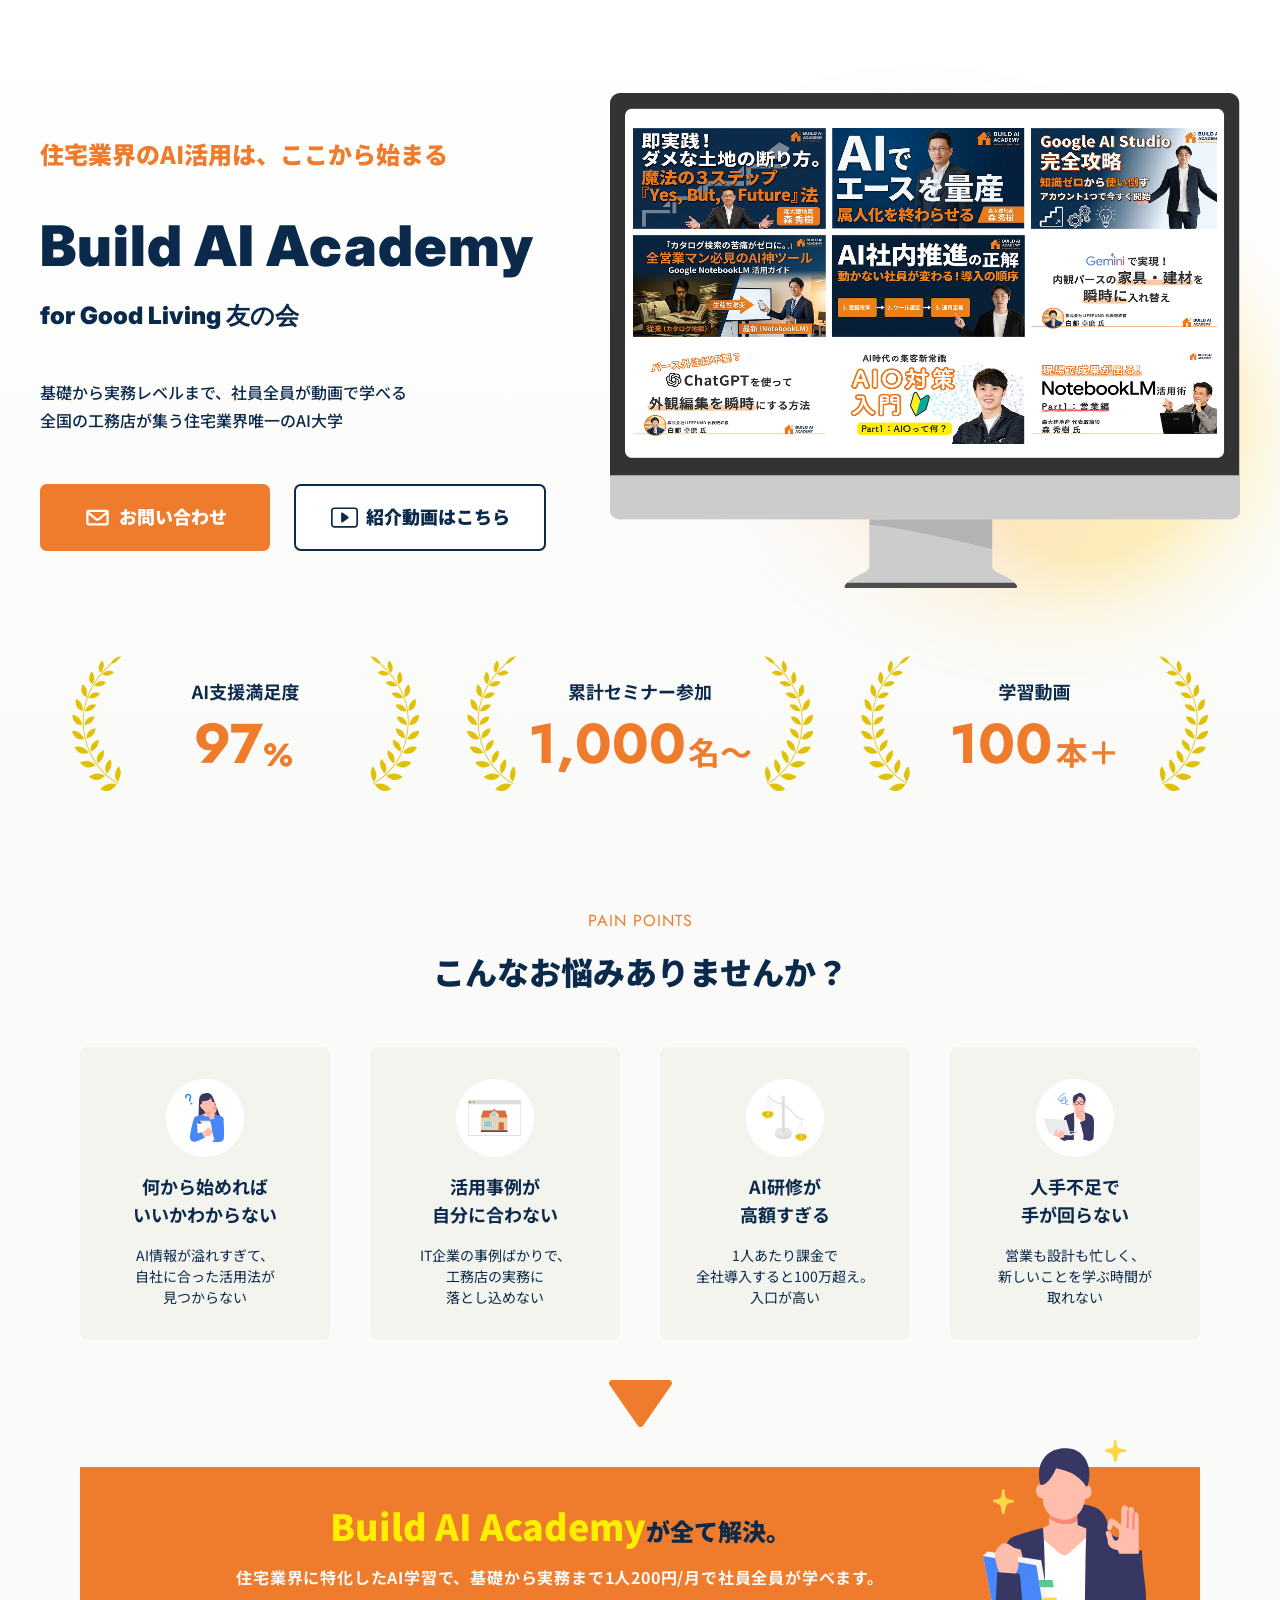
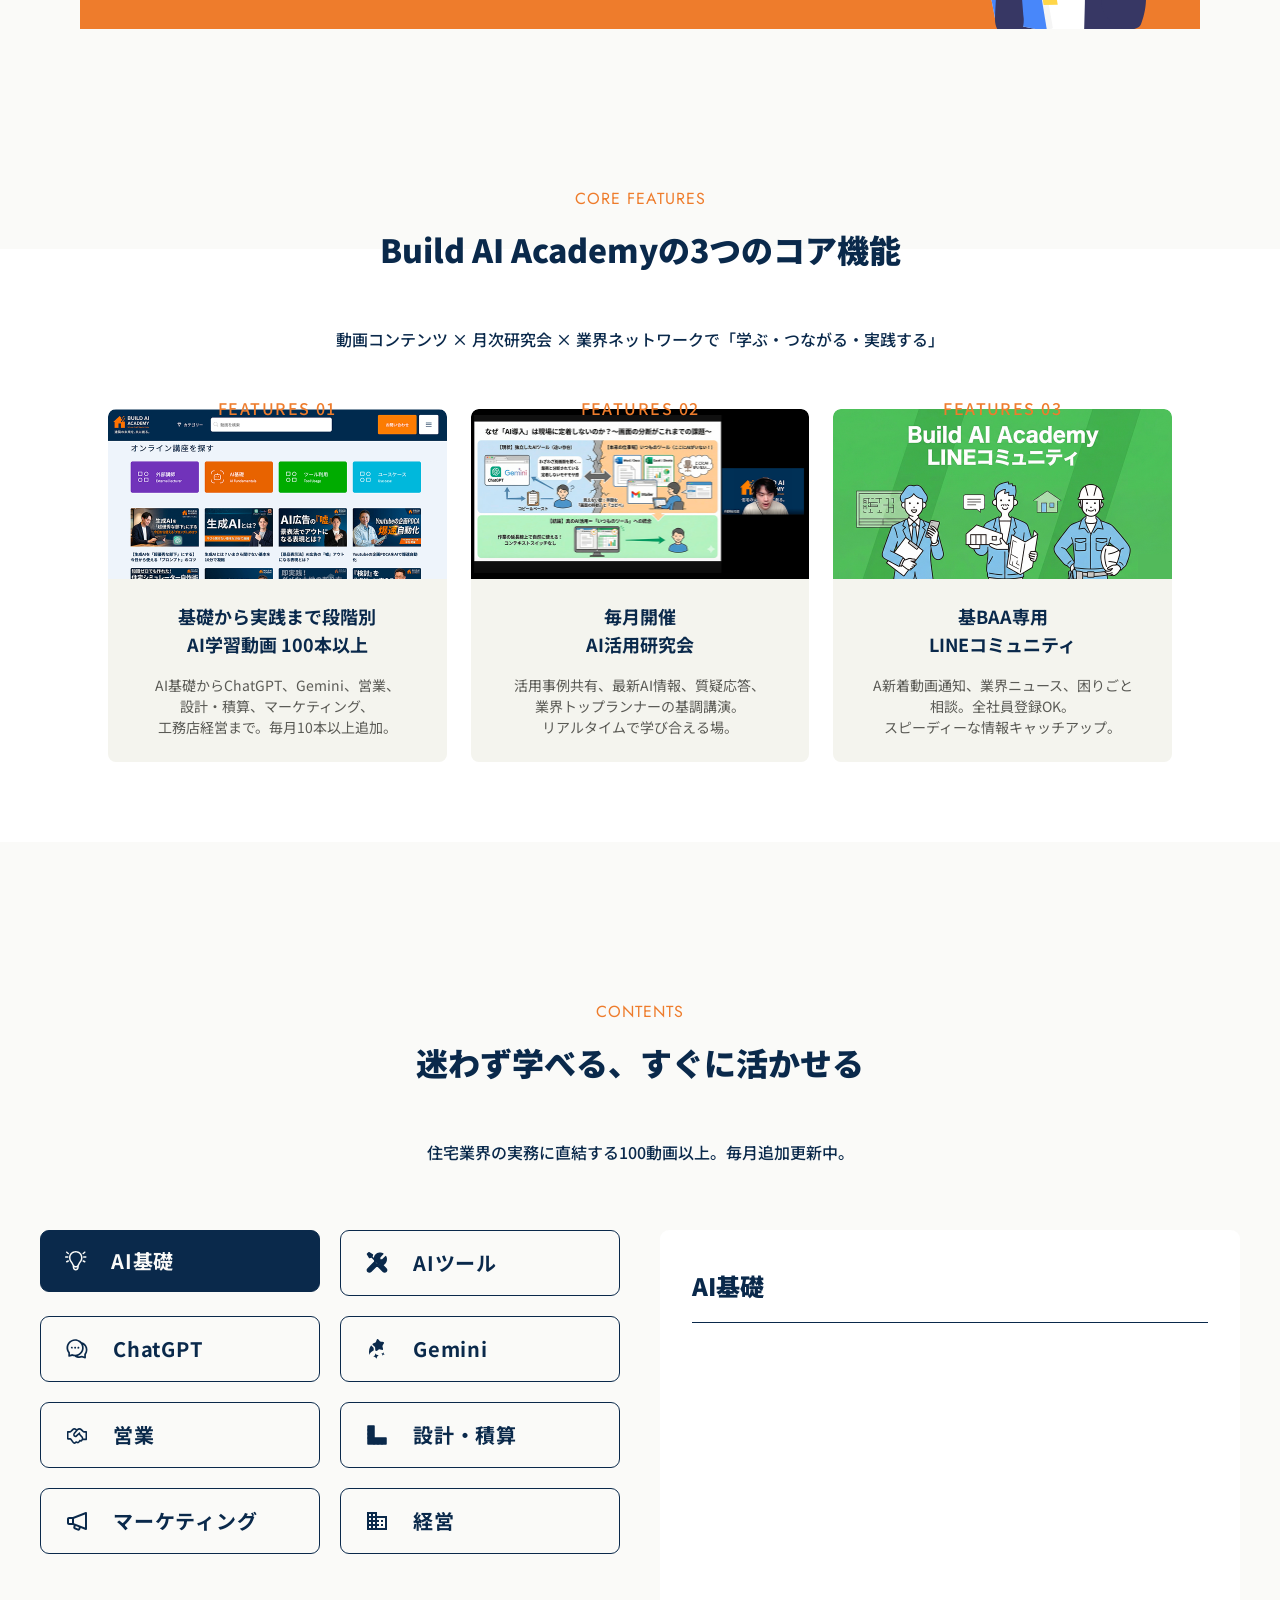
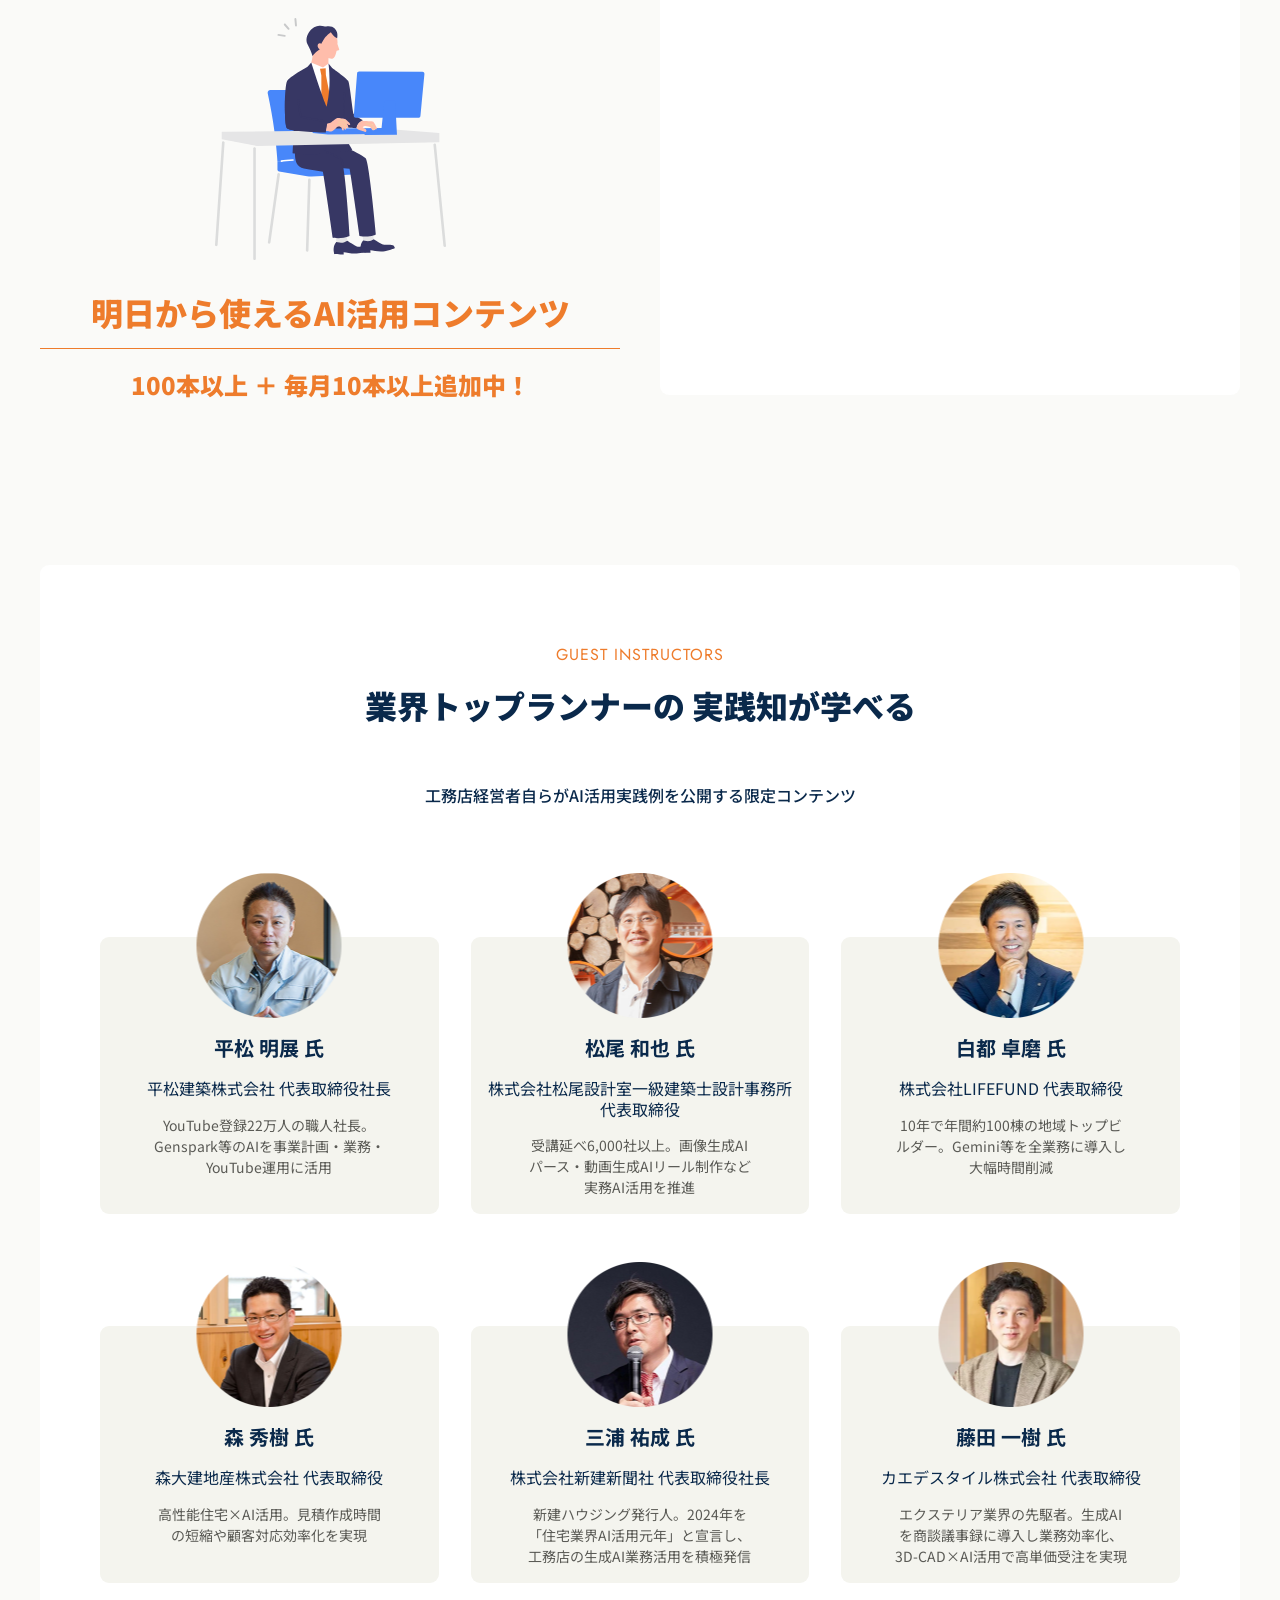
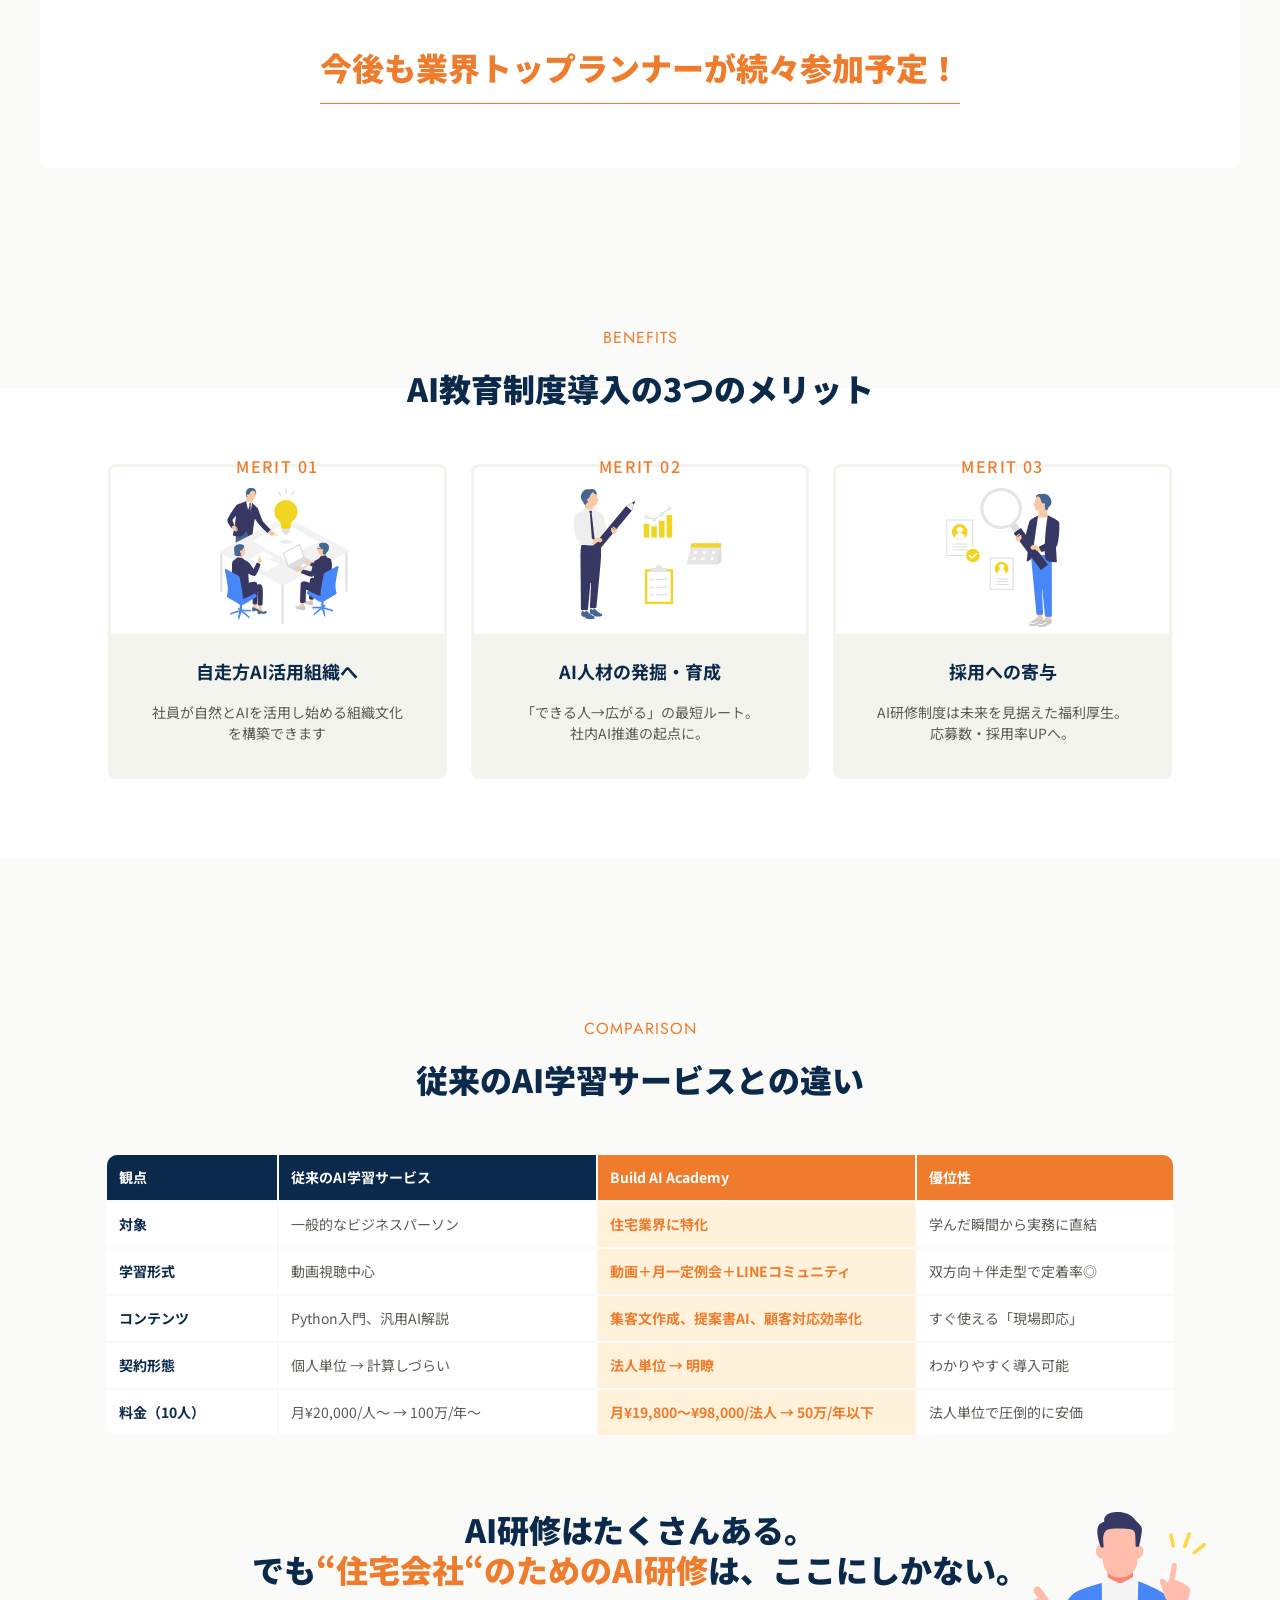
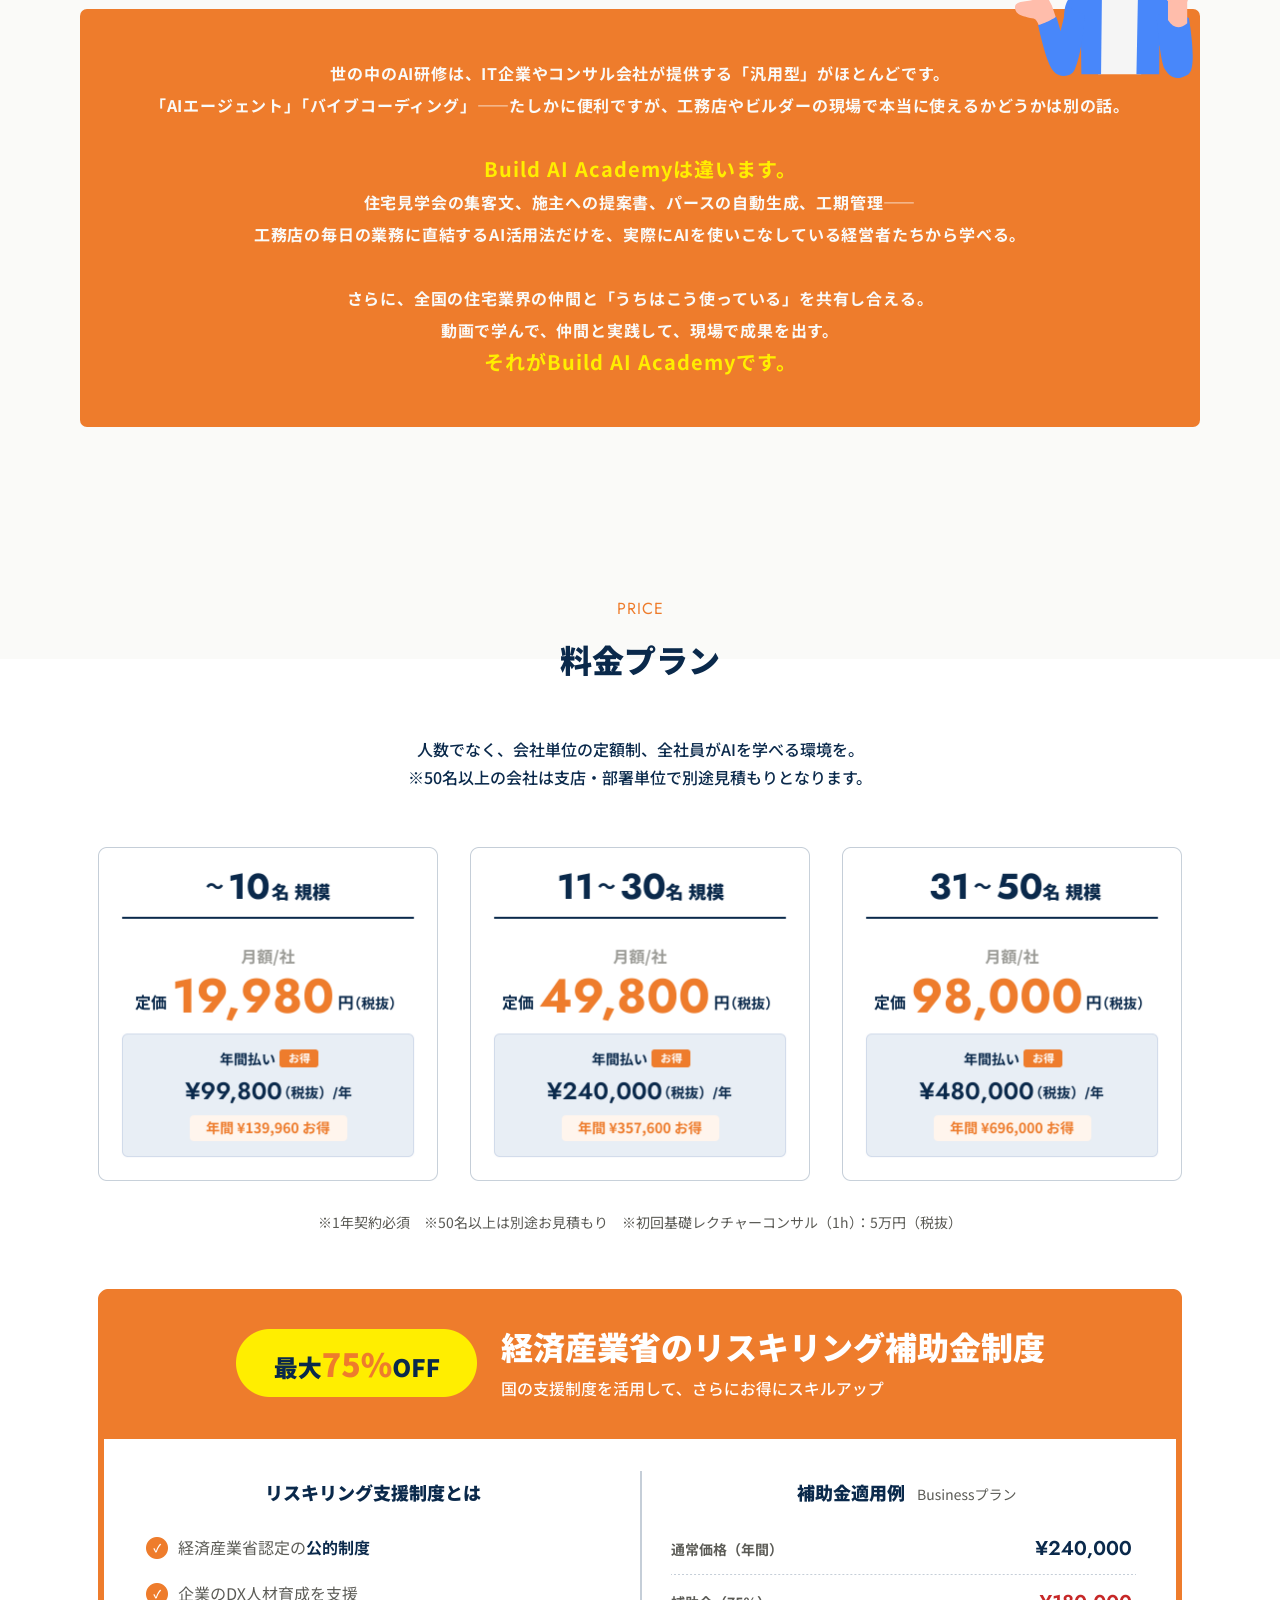
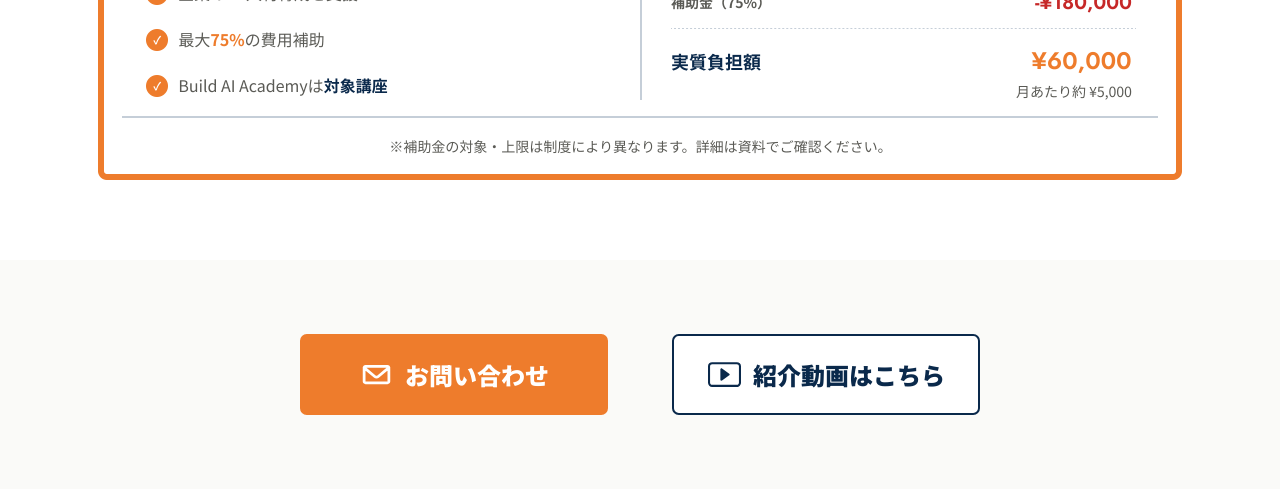
==== commit 85e25fed: "Add files via upload" ====
--- a/template/member/workspace/index.html
+++ b/template/member/workspace/index.html
@@ -916,7 +916,7 @@
 			<div class="common-ttl">
 				<span class="common-ttl__main">
 					AI研修はたくさんある。<br>
-					でも<strong>"工務店のための"AI</strong>は、<br class="br-sp">ここにしかない。
+					でも<strong>“住宅会社“のためのAI研修</strong>は、<br class="br-tablet2">ここにしかない。
 				</span>
 			</div>
 			<div class="section__comparison__message__img">
@@ -951,15 +951,15 @@
 			<div class="section__comparison__message">
 				<p class="section__comparison__message__txt">
 					世の中のAI研修は、IT企業やコンサル会社が提供する「汎用型」がほとんどです。<br>
-					「AIエージェント」「バイブコーディング」——たしかに便利ですが、工務店の現場で本当に使えるかどうかは別の話。
+					「AIエージェント」「バイブコーディング」——たしかに便利ですが、工務店やビルダーの現場で本当に使えるかどうかは別の話。
 				</p>
 				<p class="section__comparison__message__txt">
 					<strong>Build AI Academyは違います。</strong><br>
 					住宅見学会の集客文、施主への提案書、パースの自動生成、工期管理——<br>
-					工務店の毎日の業務に直結するAI活用法だけを、実際にAIを使いこなしている工務店経営者たちから学べる。
+					工務店の毎日の業務に直結するAI活用法だけを、実際にAIを使いこなしている経営者たちから学べる。
 				</p>
 				<p class="section__comparison__message__txt">
-					さらに、全国の工務店仲間と「うちはこう使っている」を共有し合える。<br>
+					さらに、全国の住宅業界の仲間と「うちはこう使っている」を共有し合える。<br>
 					動画で学んで、仲間と実践して、現場で成果を出す。<br>
 					<strong>それがBuild AI Academyです。</strong>
 				</p>
@@ -979,7 +979,8 @@
 			</span>
 		</h2>
 		<p class="common-txt">
-			人数でなく、会社単位の定額制、<br class="br-mobile">全社員がAIを学べる環境を。
+			人数でなく、会社単位の定額制、<br class="br-sp">全社員がAIを学べる環境を。<br>
+			※50名以上の会社は支店・部署単位で<br class="br-sp">別途見積もりとなります。
 		</p>
 		<ul class="section__price__list">
 			<li class="section__price__list__item">
--- a/template/member/workspace/css/style.css
+++ b/template/member/workspace/css/style.css
@@ -1285,7 +1285,7 @@
 .section__comparison__message__img {
   position: absolute;
   top: 3px;
-  right: 2.58%;
+  right: -6px;
 }
 @media (max-width: 1024px) {
   .section__comparison__message__img {
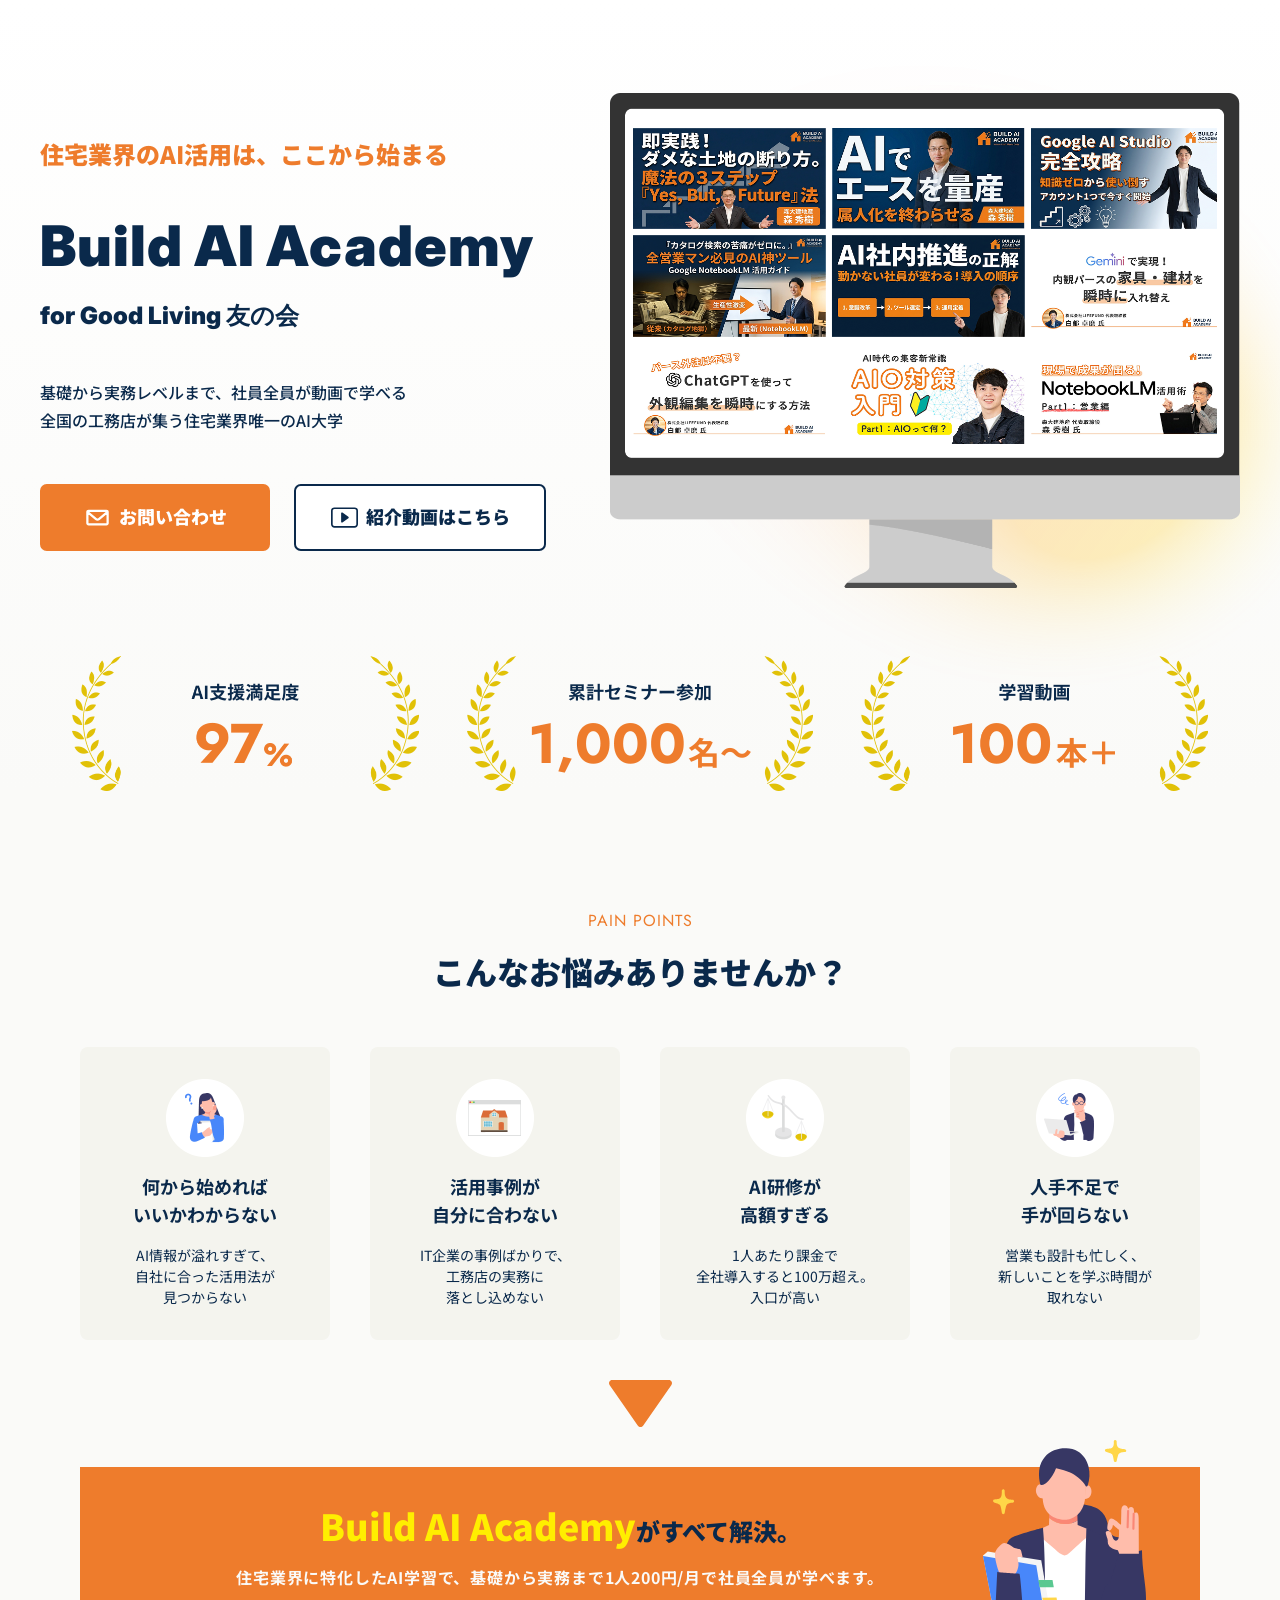
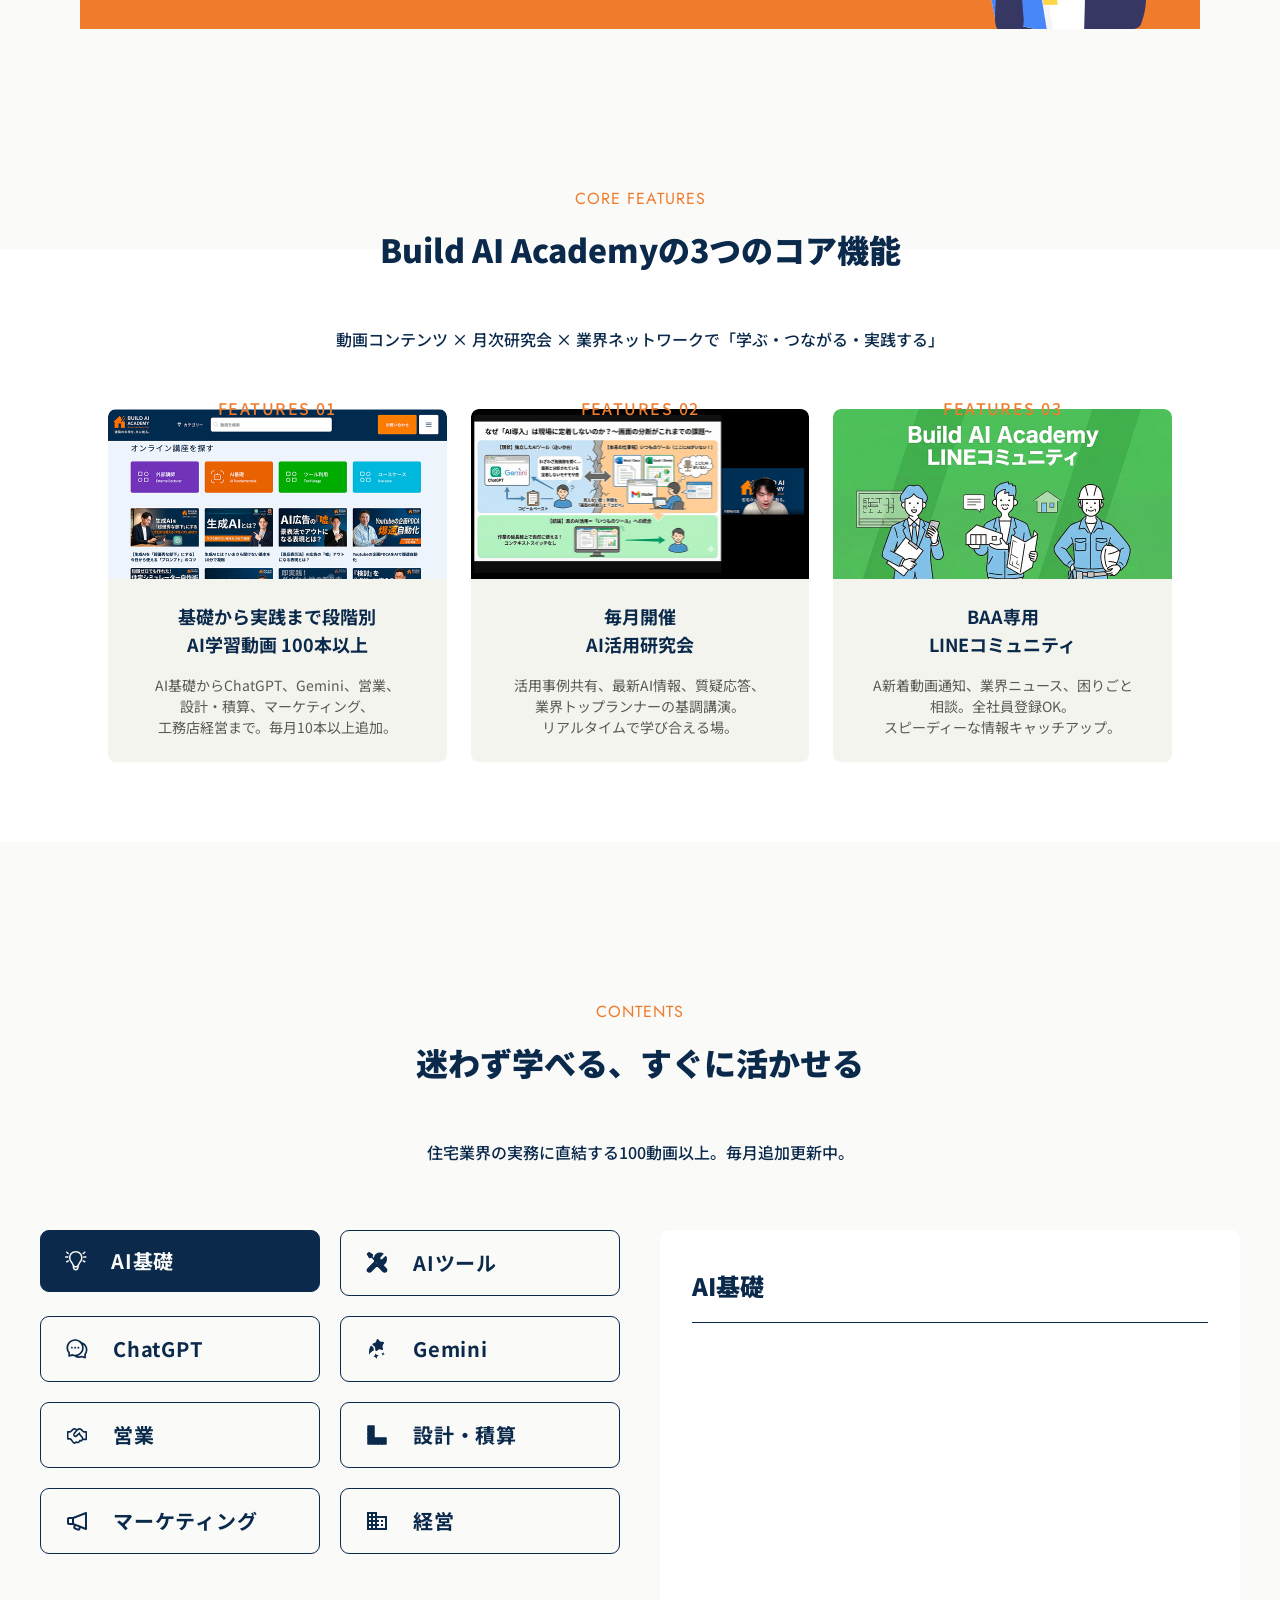
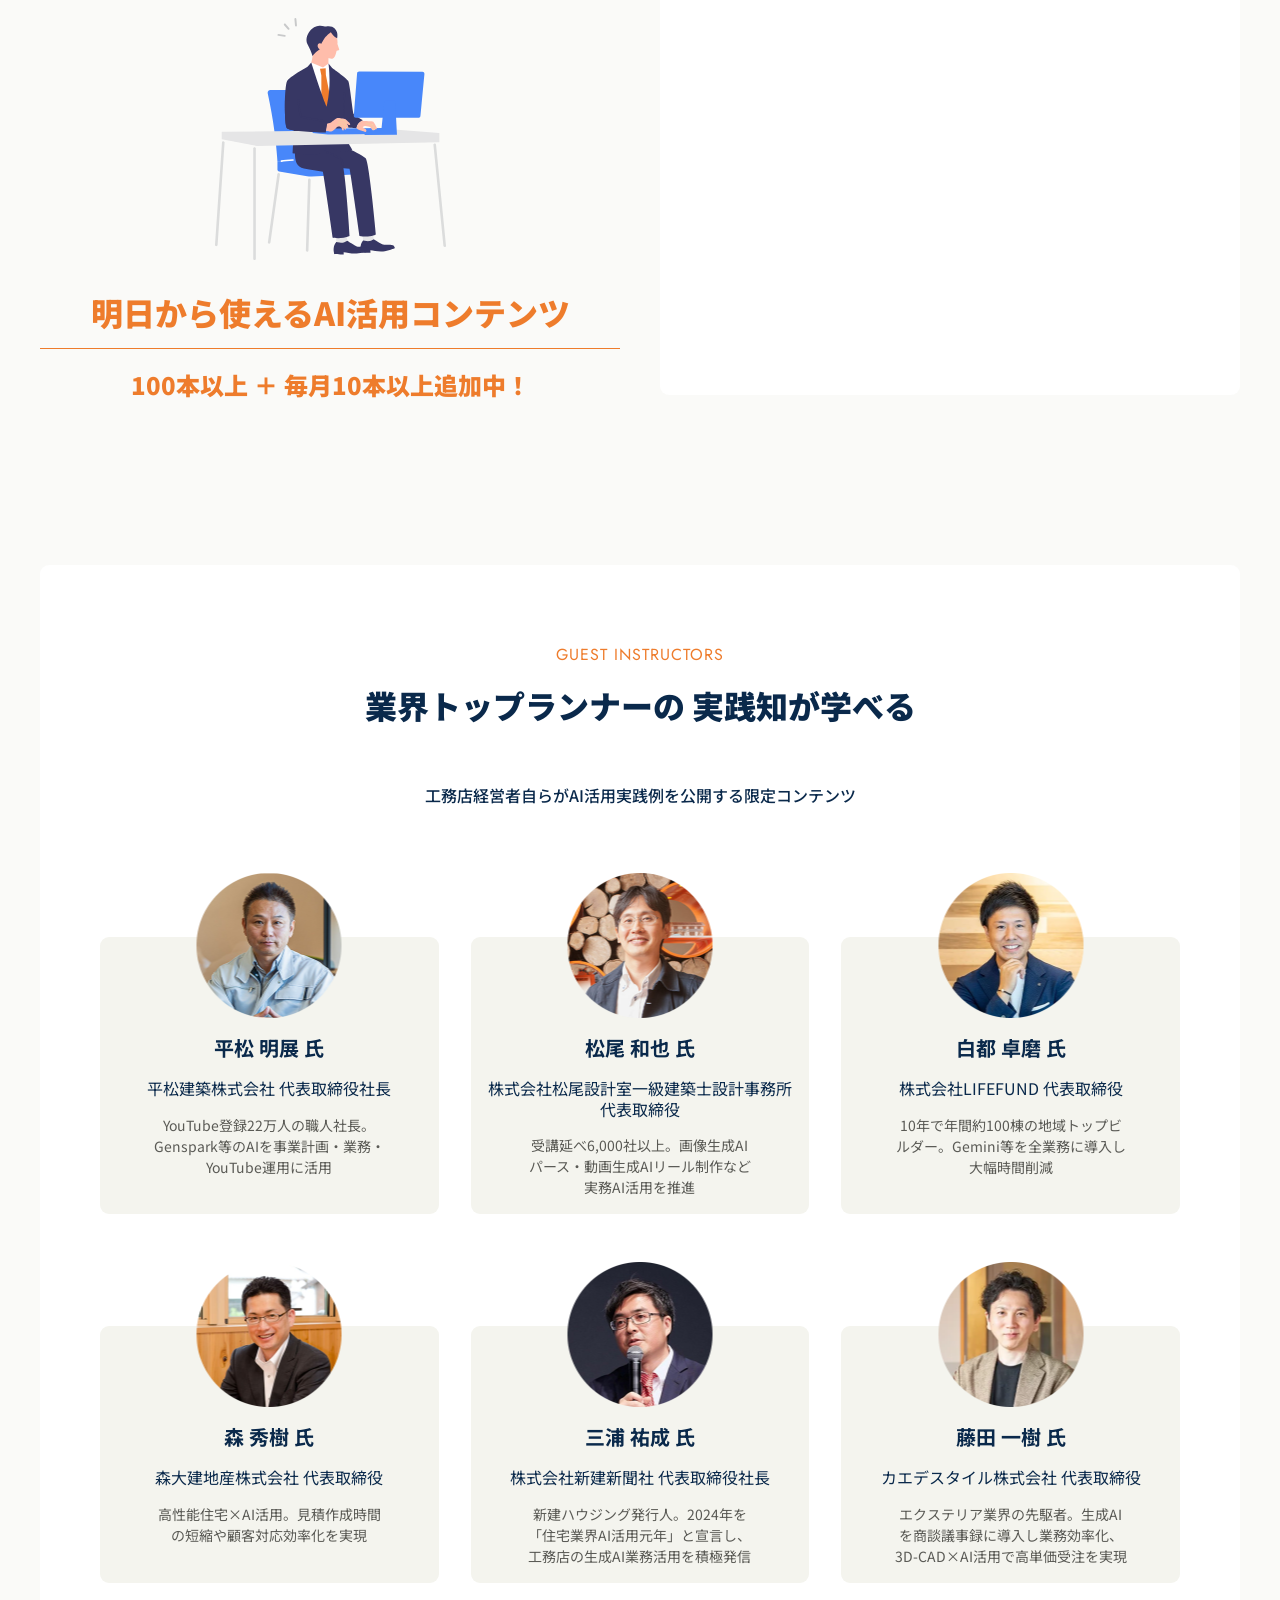
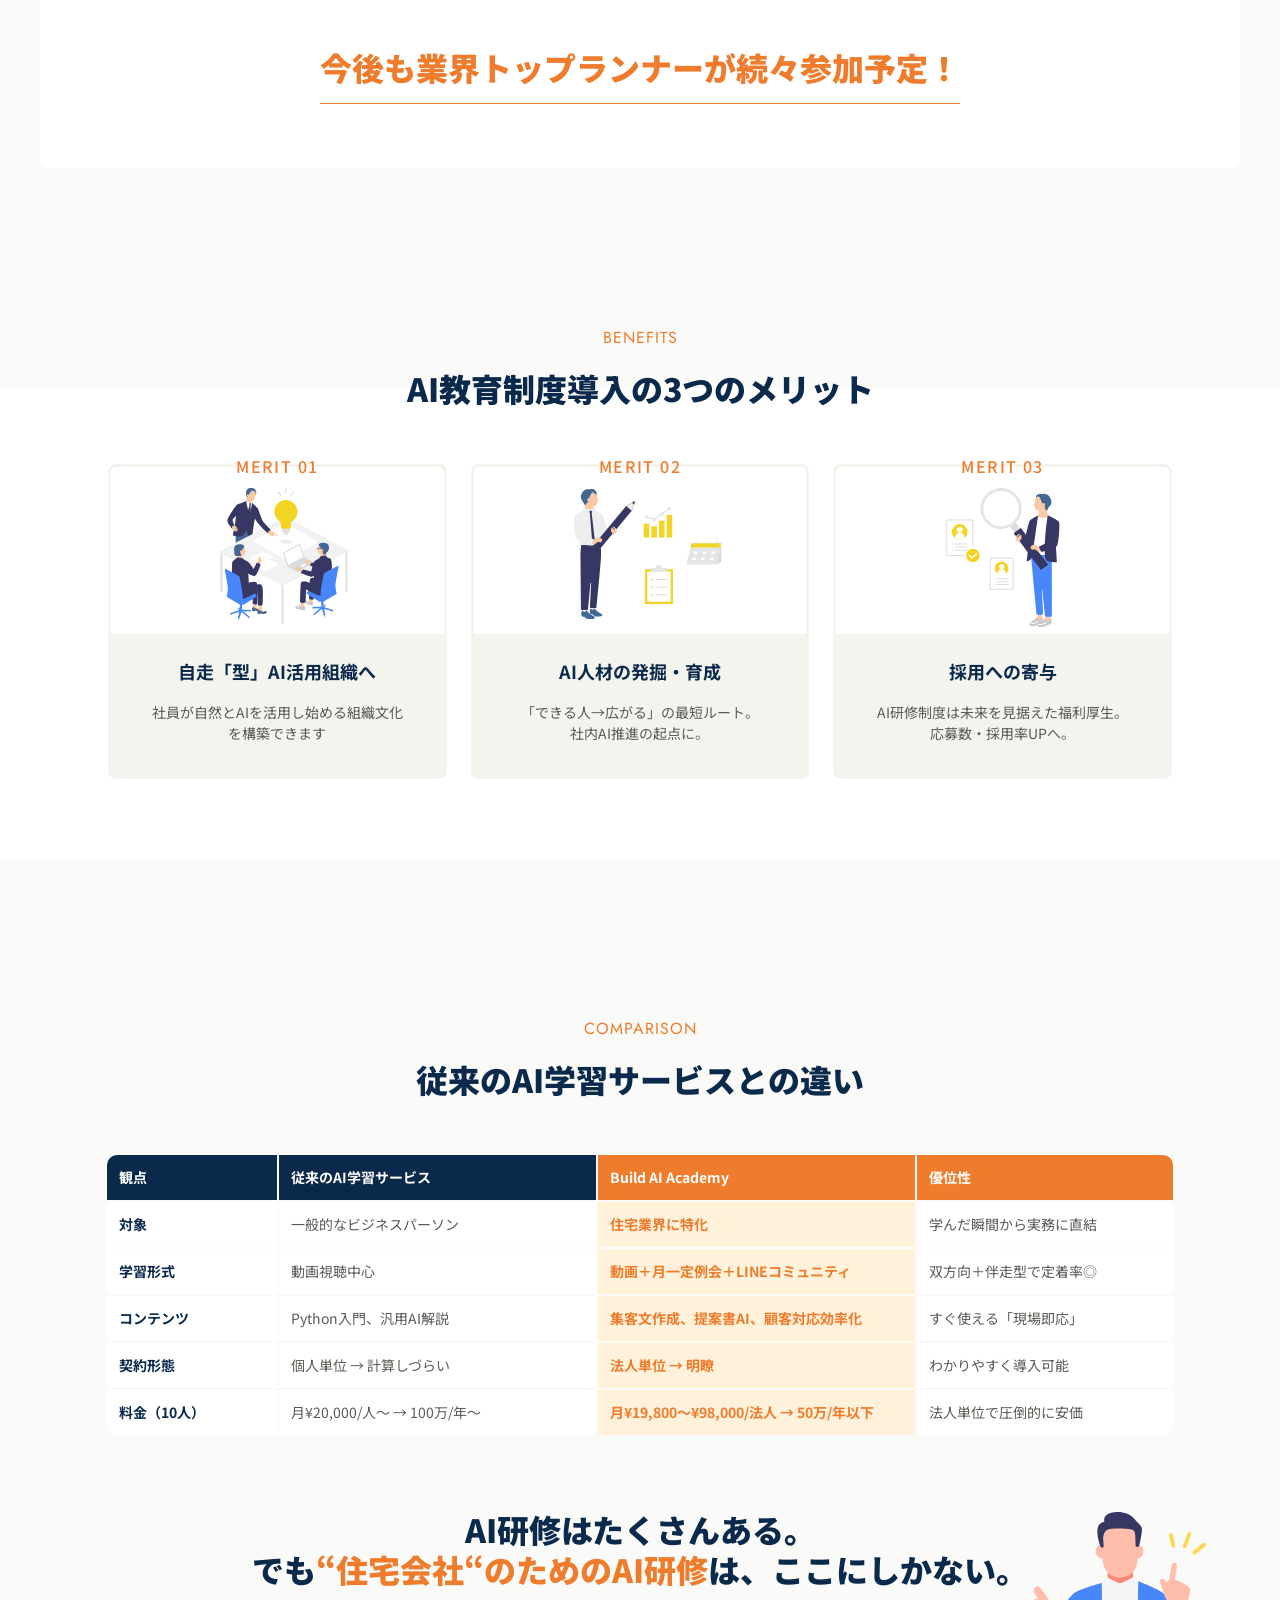
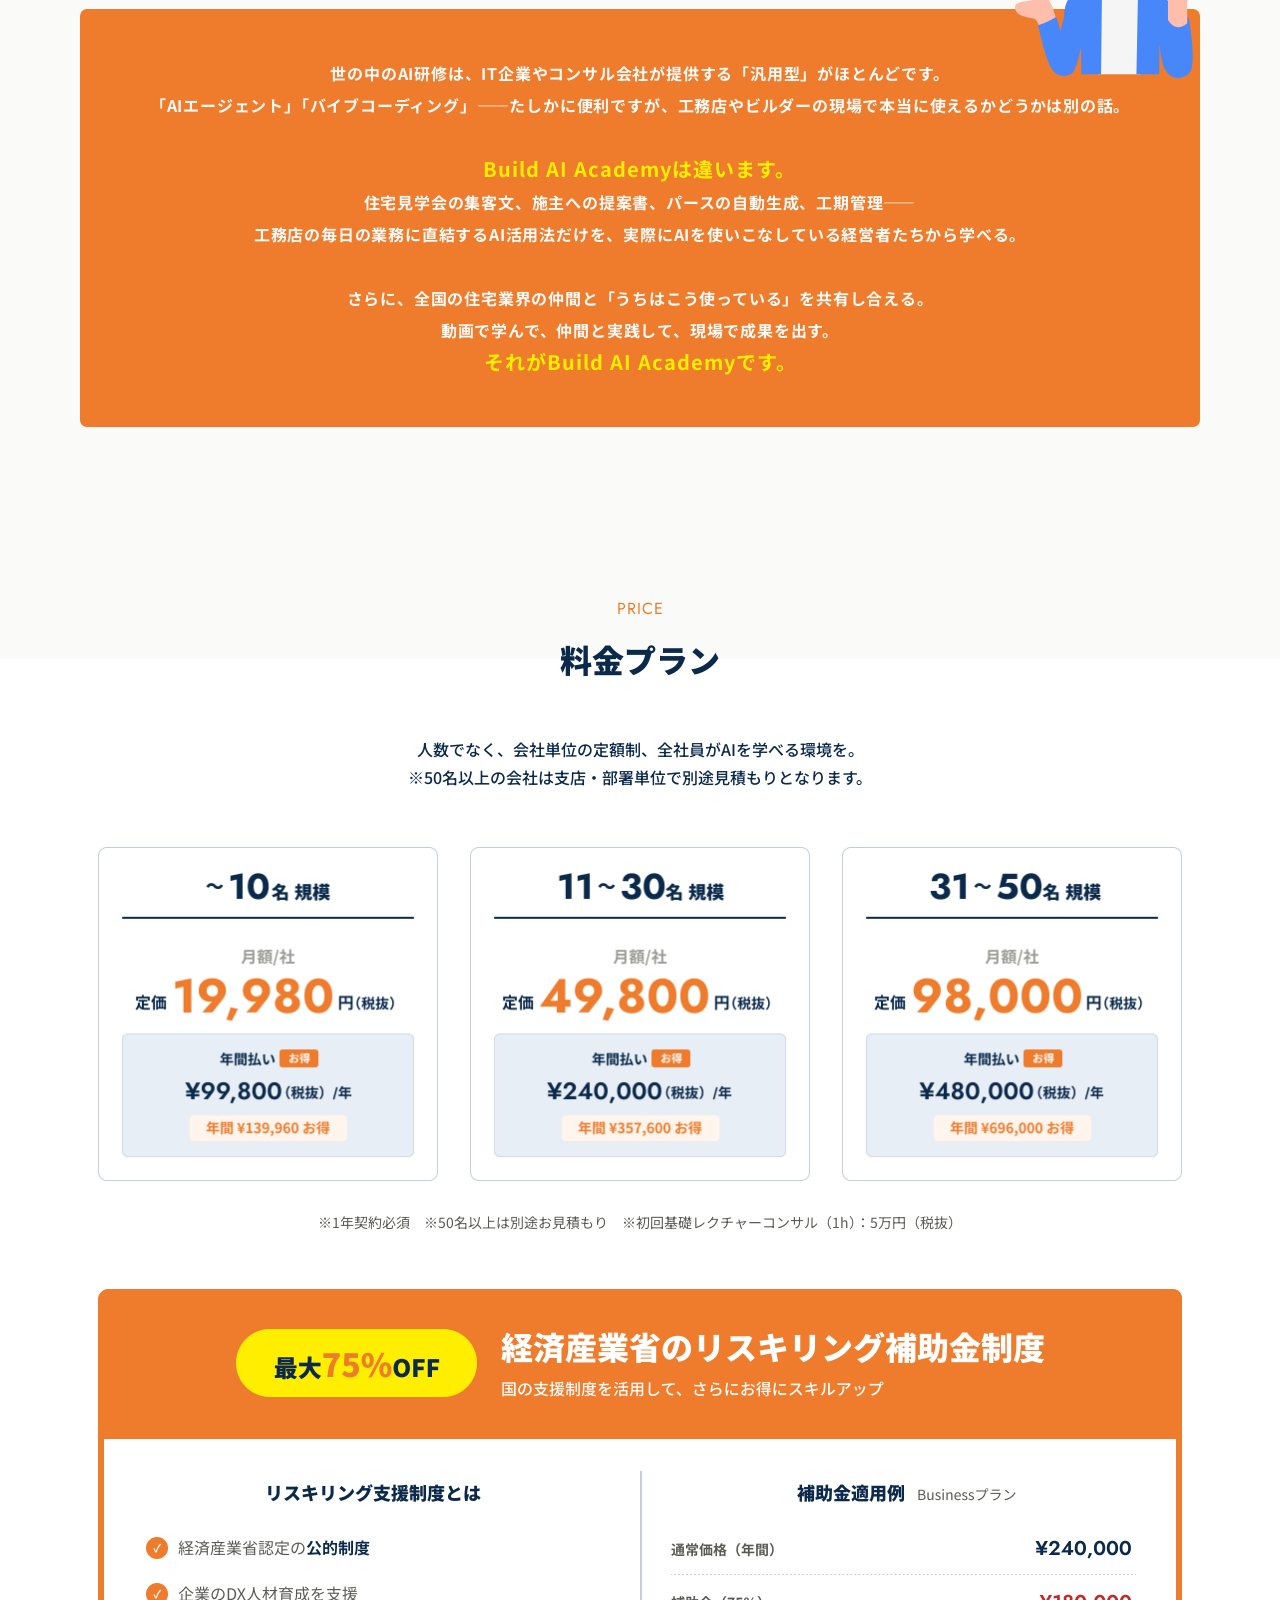
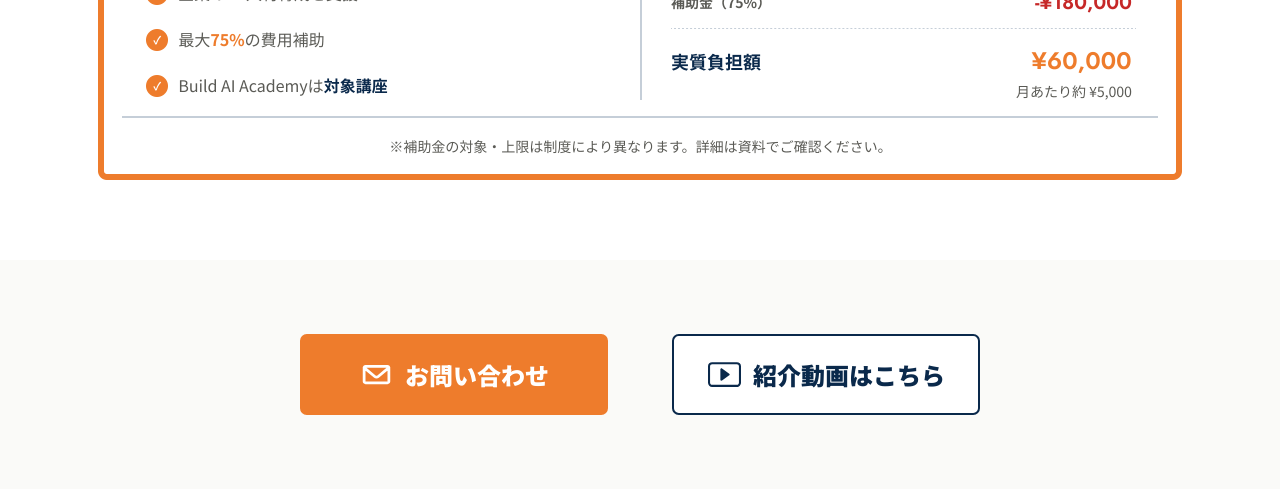
==== commit e7b9cd11: "Add files via upload" ====
--- a/template/member/workspace/index.html
+++ b/template/member/workspace/index.html
@@ -203,7 +203,7 @@
 		</div>
 		<div class="section__pain__bnr">
 			<div class="section__pain__bnr__ttl">
-				<strong>Build AI Academy</strong><br class="br-mobile">が全て解決。
+				<strong>Build AI Academy</strong><br class="br-mobile">がすべて解決。
 			</div>
 			<p class="section__pain__bnr__txt">
 				住宅業界に特化したAI学習で、<br class="br-tablet2">基礎から実務まで1人200円/月で<br class="br-sp">社員全員が学べます。
@@ -306,7 +306,7 @@
 				</div>
 				<div class="section__feature__list__item__inner">
 					<h3 class="section__feature__list__item__ttl">
-						基BAA専用<br>
+						BAA専用<br>
 						LINEコミュニティ
 					</h3>
 					<p class="section__feature__list__item__txt">
@@ -814,7 +814,7 @@
 				</div>
 				<div class="section__benefits__list__item__inner">
 					<h3 class="section__benefits__list__item__ttl">
-						自走方AI活用組織へ
+						自走「型」AI活用組織へ
 					</h3>
 					<p class="section__benefits__list__item__txt">
 						社員が自然とAIを活用し始める組織文化<br>
@@ -950,17 +950,17 @@
 			</div>
 			<div class="section__comparison__message">
 				<p class="section__comparison__message__txt">
-					世の中のAI研修は、IT企業やコンサル会社が提供する「汎用型」がほとんどです。<br>
-					「AIエージェント」「バイブコーディング」——たしかに便利ですが、工務店やビルダーの現場で本当に使えるかどうかは別の話。
+					世の中のAI研修は、IT企業やコンサル会社が<br class="br-mobile">提供する「汎用型」がほとんどです。<br>
+					「AIエージェント」「バイブコーディング」<br class="br-mobile">——たしかに便利ですが、<br class="br-mobile">工務店やビルダーの現場で本当に使えるか<br class="br-mobile">どうかは別の話。
 				</p>
 				<p class="section__comparison__message__txt">
 					<strong>Build AI Academyは違います。</strong><br>
-					住宅見学会の集客文、施主への提案書、パースの自動生成、工期管理——<br>
-					工務店の毎日の業務に直結するAI活用法だけを、実際にAIを使いこなしている経営者たちから学べる。
+					住宅見学会の集客文、施主への提案書、<br class="br-mobile">パースの自動生成、工期管理——<br>
+					工務店の毎日の業務に<br class="br-mobile">直結するAI活用法だけを、<br class="br-mobile">実際にAIを使いこなしている<br class="br-mobile">経営者たちから学べる。
 				</p>
 				<p class="section__comparison__message__txt">
-					さらに、全国の住宅業界の仲間と「うちはこう使っている」を共有し合える。<br>
-					動画で学んで、仲間と実践して、現場で成果を出す。<br>
+					さらに、全国の住宅業界の仲間と<br class="br-mobile">「うちはこう使っている」を共有し合える。<br>
+					動画で学んで、仲間と実践して、<br class="br-mobile">現場で成果を出す。<br>
 					<strong>それがBuild AI Academyです。</strong>
 				</p>
 			</div>
--- a/template/member/workspace/css/style.css
+++ b/template/member/workspace/css/style.css
@@ -1312,10 +1312,6 @@
   .section__comparison__message__txt {
     font-size: 1.4rem;
     line-height: 180%;
-    text-align: left;
-  }
-  .section__comparison__message__txt br {
-    display: none;
   }
 }
 .section__comparison__message__txt strong {
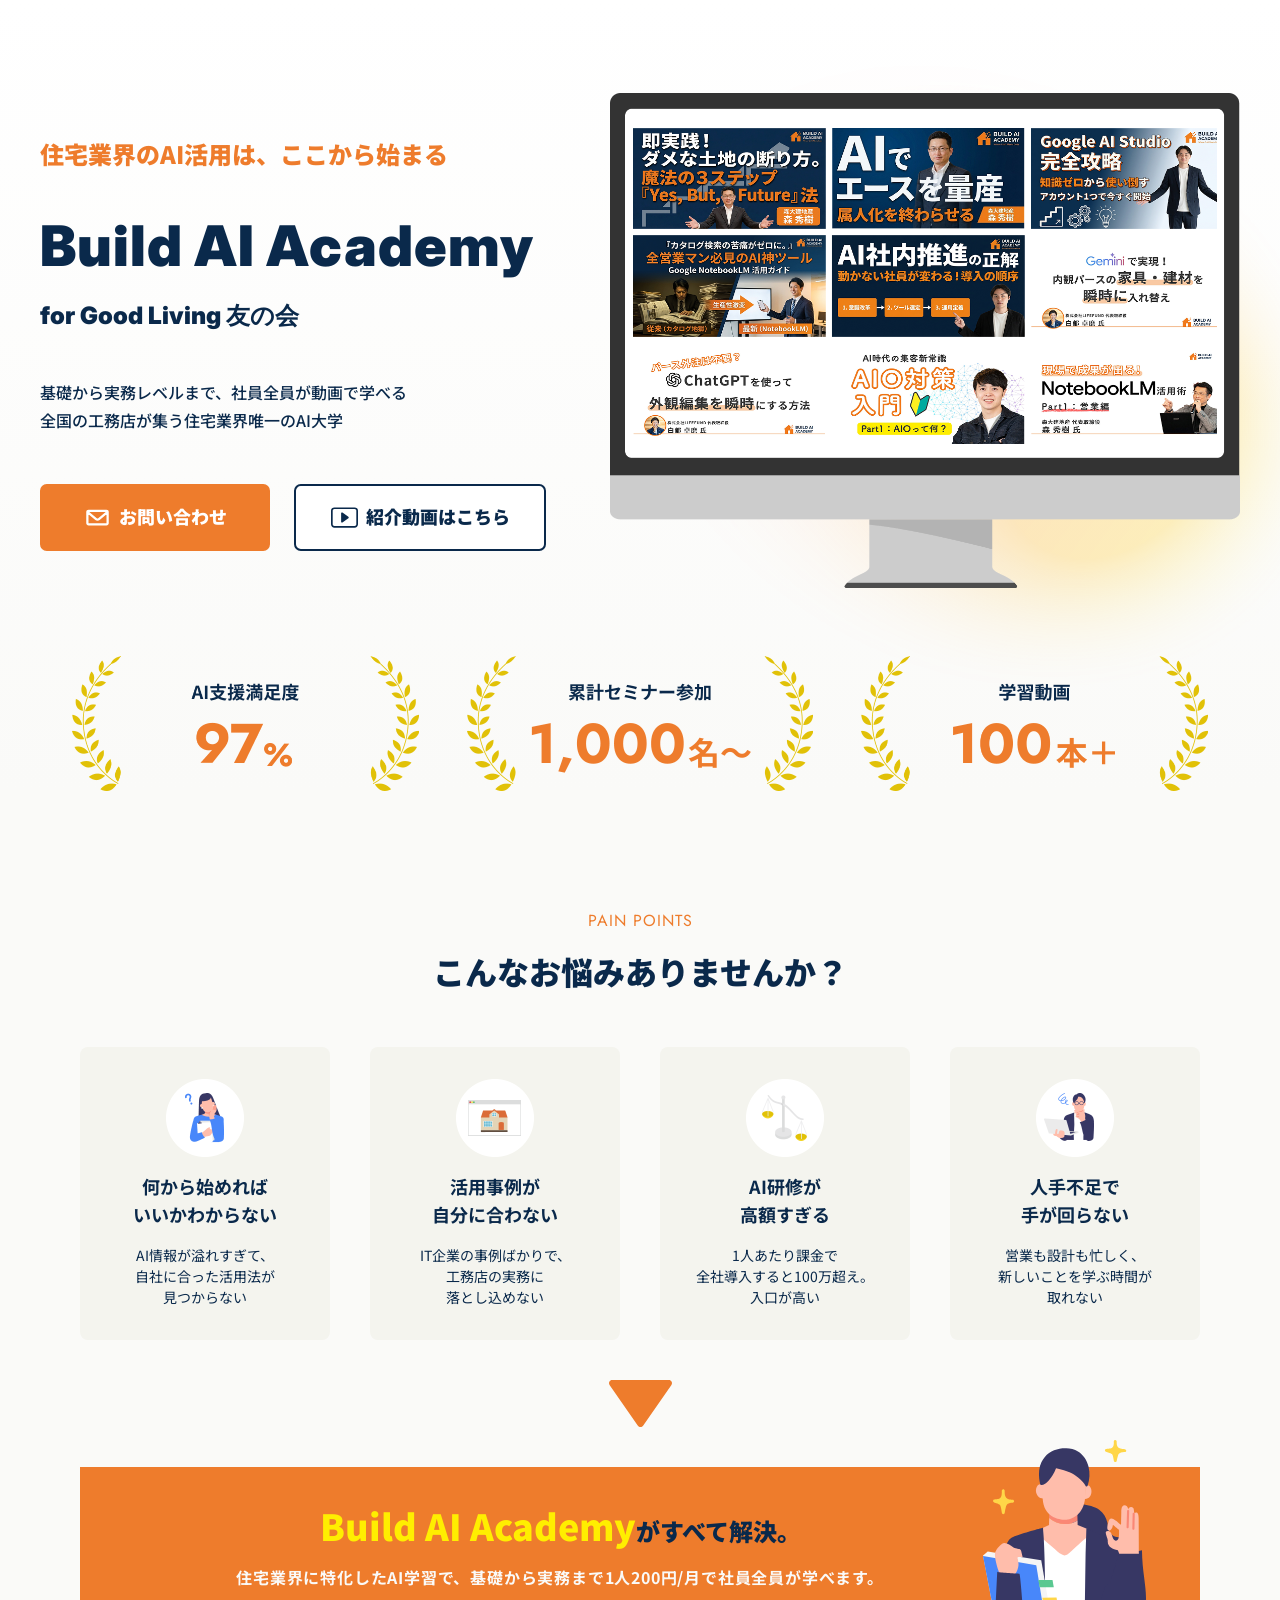
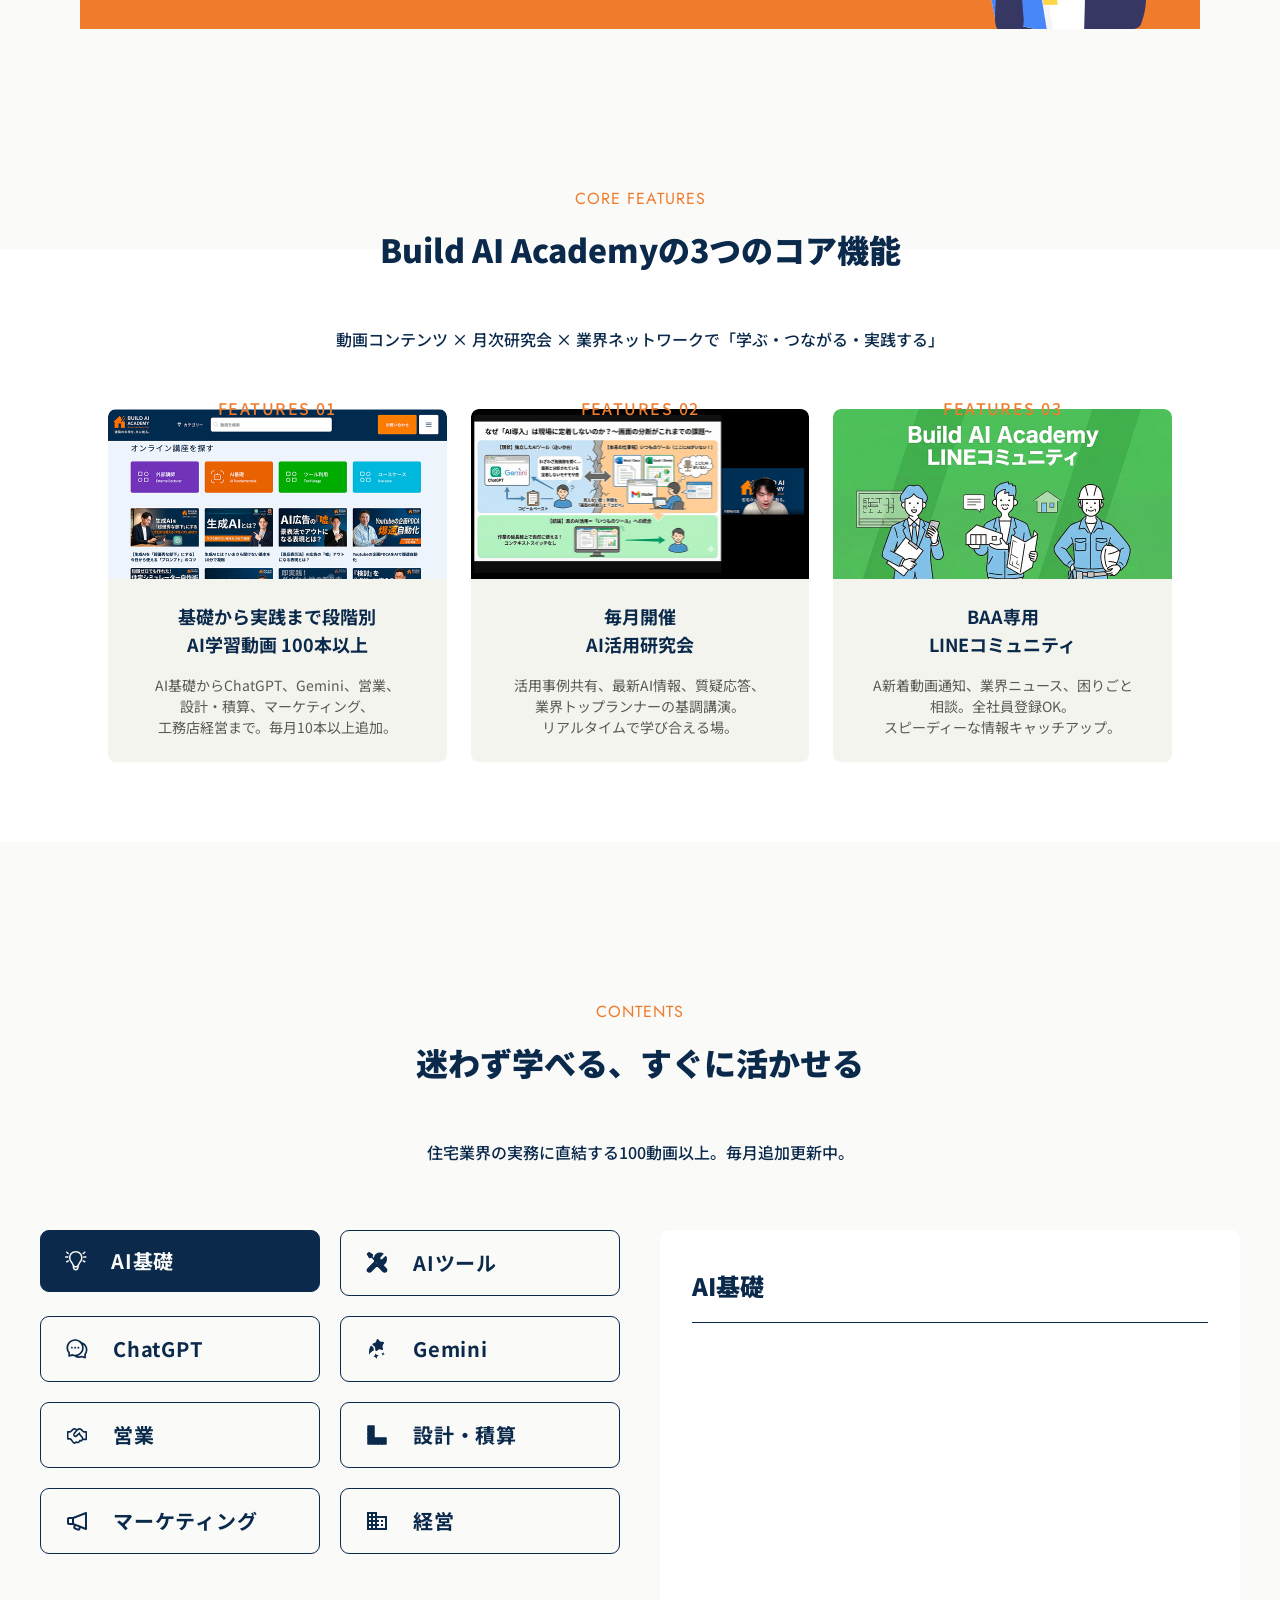
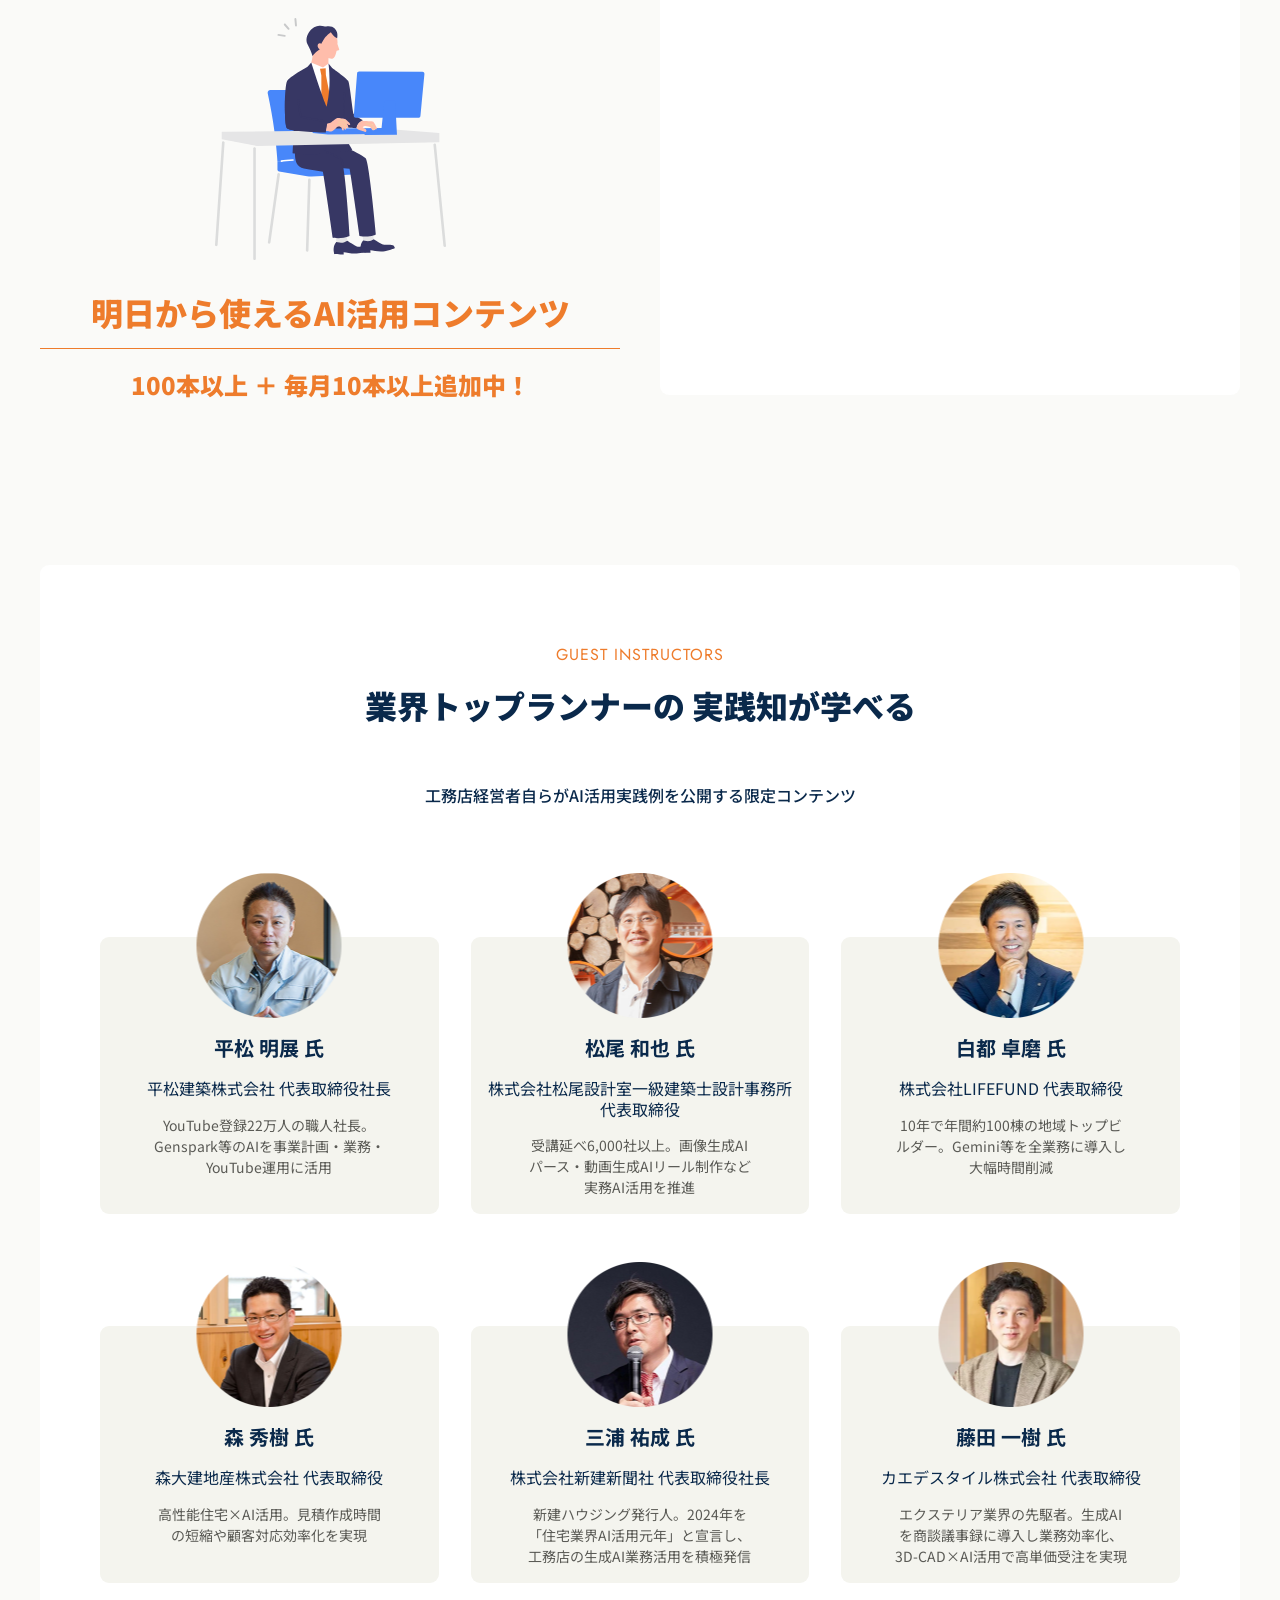
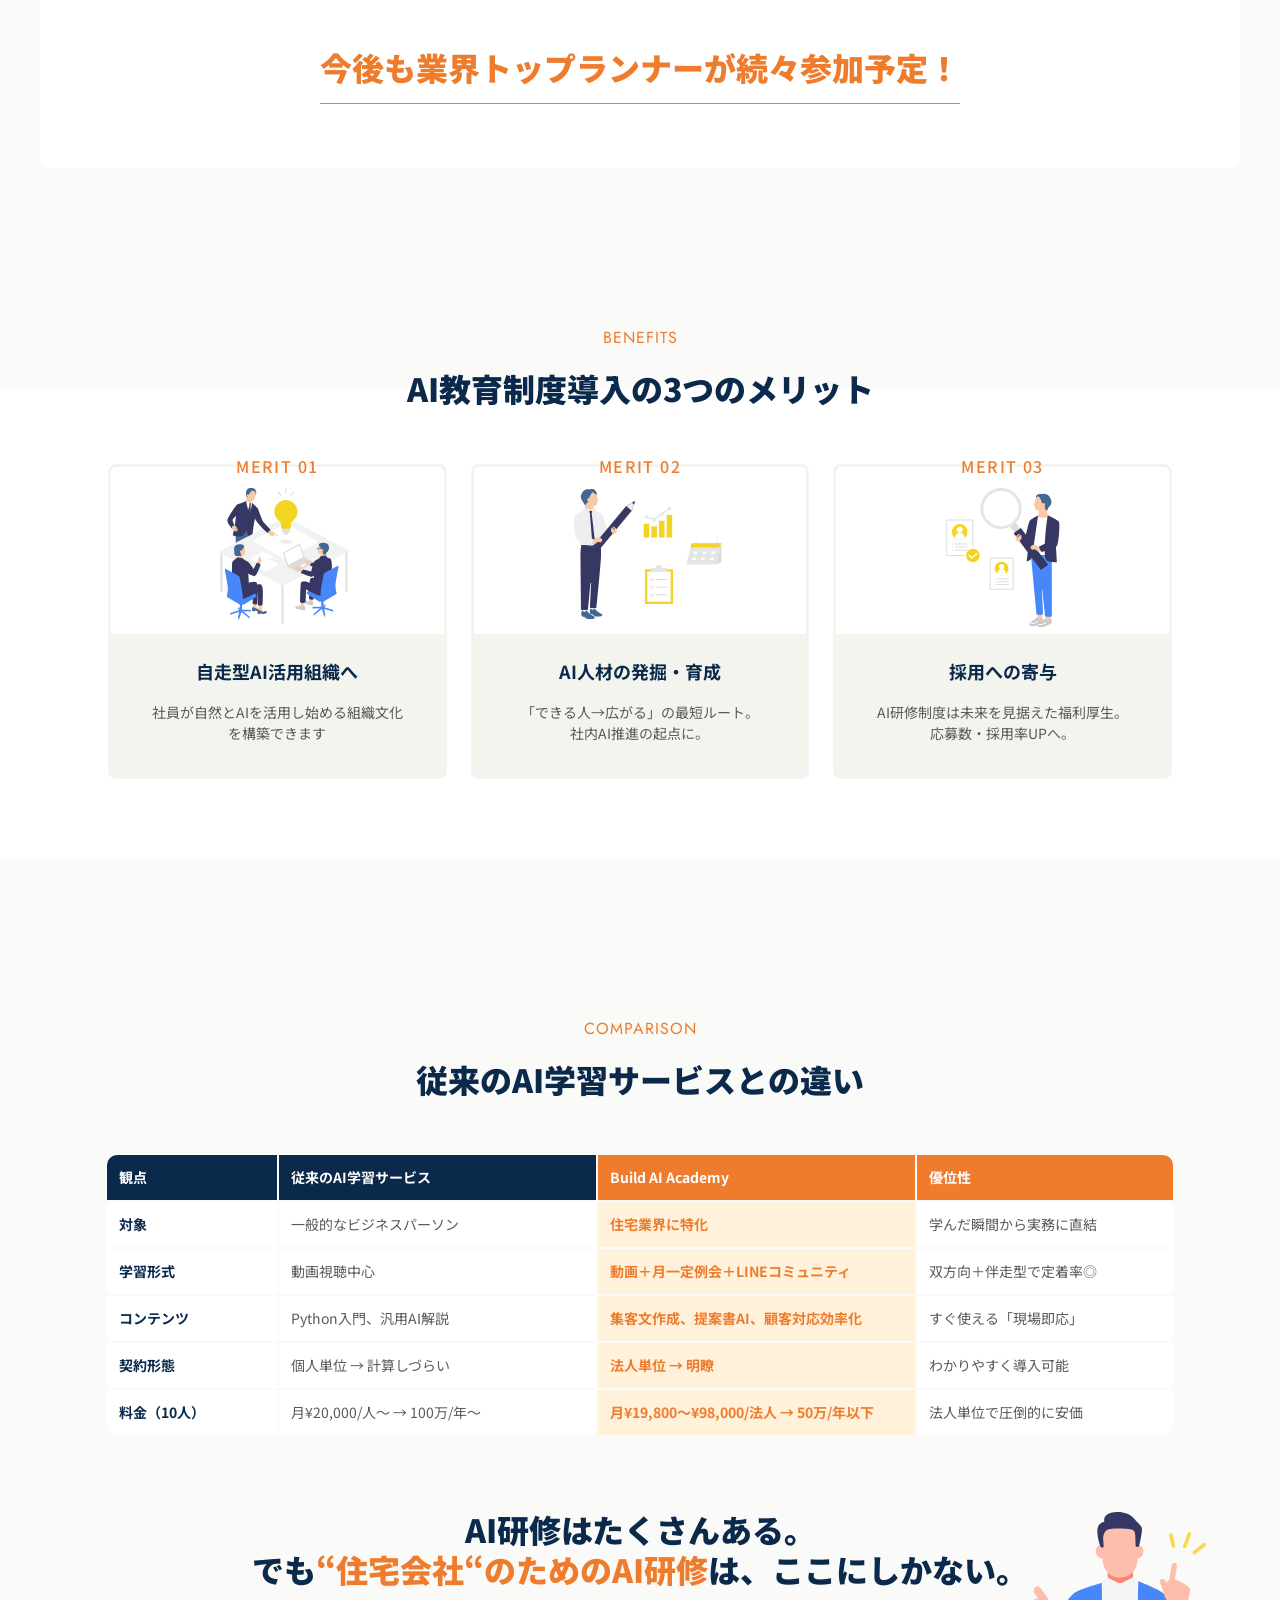
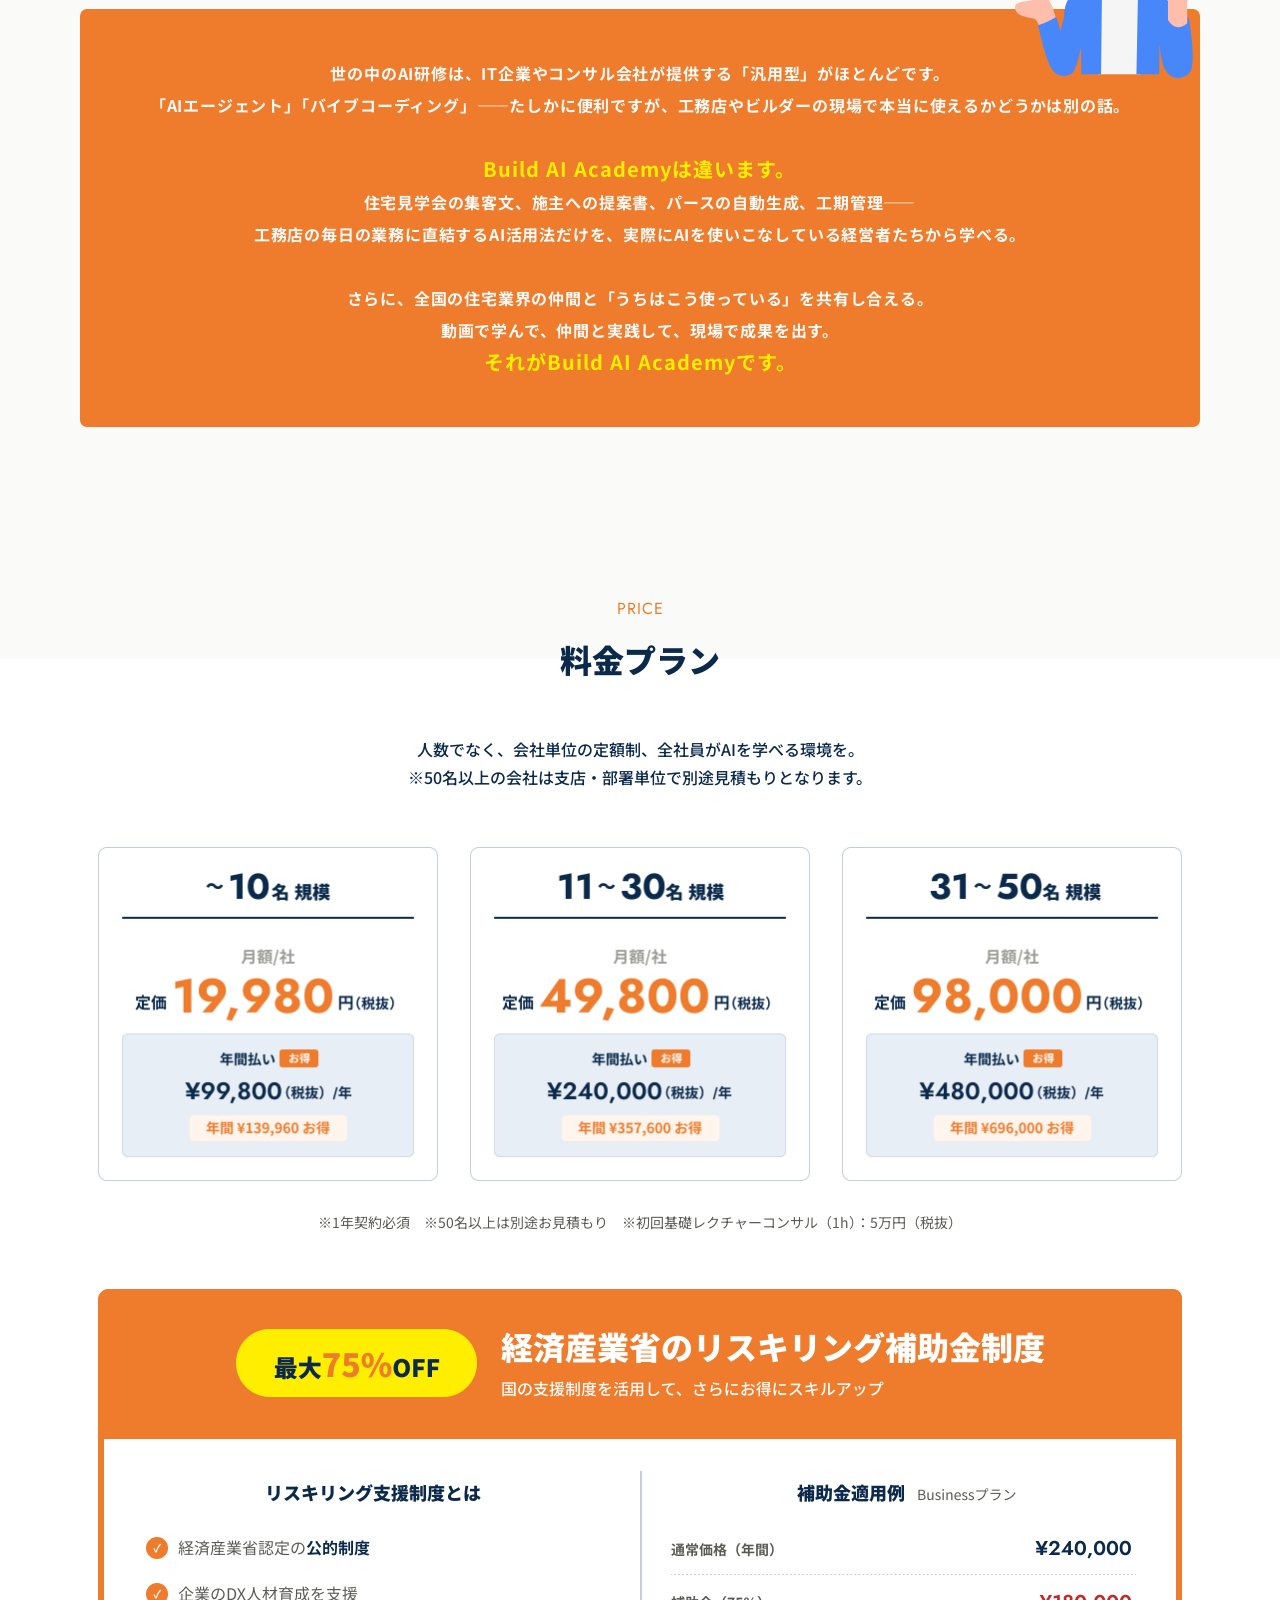
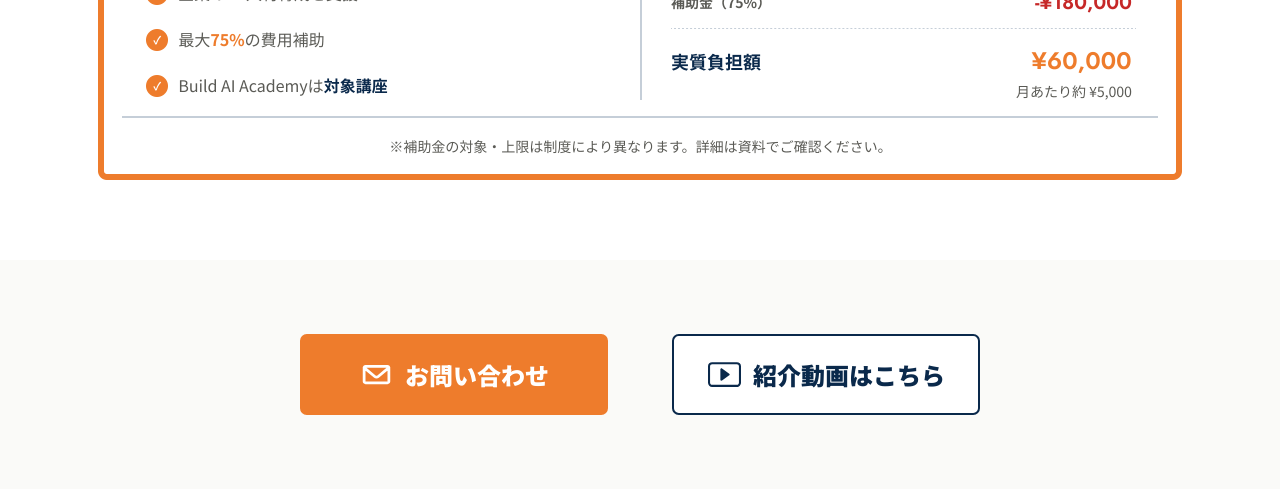
==== commit dd640dc7: "Add files via upload" ====
--- a/template/member/workspace/index.html
+++ b/template/member/workspace/index.html
@@ -814,7 +814,7 @@
 				</div>
 				<div class="section__benefits__list__item__inner">
 					<h3 class="section__benefits__list__item__ttl">
-						自走「型」AI活用組織へ
+						自走型AI活用組織へ
 					</h3>
 					<p class="section__benefits__list__item__txt">
 						社員が自然とAIを活用し始める組織文化<br>
@@ -950,17 +950,17 @@
 			</div>
 			<div class="section__comparison__message">
 				<p class="section__comparison__message__txt">
-					世の中のAI研修は、IT企業やコンサル会社が<br class="br-mobile">提供する「汎用型」がほとんどです。<br>
-					「AIエージェント」「バイブコーディング」<br class="br-mobile">——たしかに便利ですが、<br class="br-mobile">工務店やビルダーの現場で本当に使えるか<br class="br-mobile">どうかは別の話。
+					世の中のAI研修は、IT企業やコンサル会社が<br class="br-sp">提供する「汎用型」がほとんどです。<br>
+					「AIエージェント」「バイブコーディング」<br class="br-sp">——たしかに便利ですが、<br class="br-sp">工務店やビルダーの現場で本当に使えるか<br class="br-sp">どうかは別の話。
 				</p>
 				<p class="section__comparison__message__txt">
 					<strong>Build AI Academyは違います。</strong><br>
-					住宅見学会の集客文、施主への提案書、<br class="br-mobile">パースの自動生成、工期管理——<br>
-					工務店の毎日の業務に<br class="br-mobile">直結するAI活用法だけを、<br class="br-mobile">実際にAIを使いこなしている<br class="br-mobile">経営者たちから学べる。
+					住宅見学会の集客文、施主への提案書、<br class="br-sp">パースの自動生成、工期管理——<br>
+					工務店の毎日の業務に<br class="br-sp">直結するAI活用法だけを、<br class="br-sp">実際にAIを使いこなしている<br class="br-sp">経営者たちから学べる。
 				</p>
 				<p class="section__comparison__message__txt">
-					さらに、全国の住宅業界の仲間と<br class="br-mobile">「うちはこう使っている」を共有し合える。<br>
-					動画で学んで、仲間と実践して、<br class="br-mobile">現場で成果を出す。<br>
+					さらに、全国の住宅業界の仲間と<br class="br-sp">「うちはこう使っている」を共有し合える。<br>
+					動画で学んで、仲間と実践して、<br class="br-sp">現場で成果を出す。<br>
 					<strong>それがBuild AI Academyです。</strong>
 				</p>
 			</div>
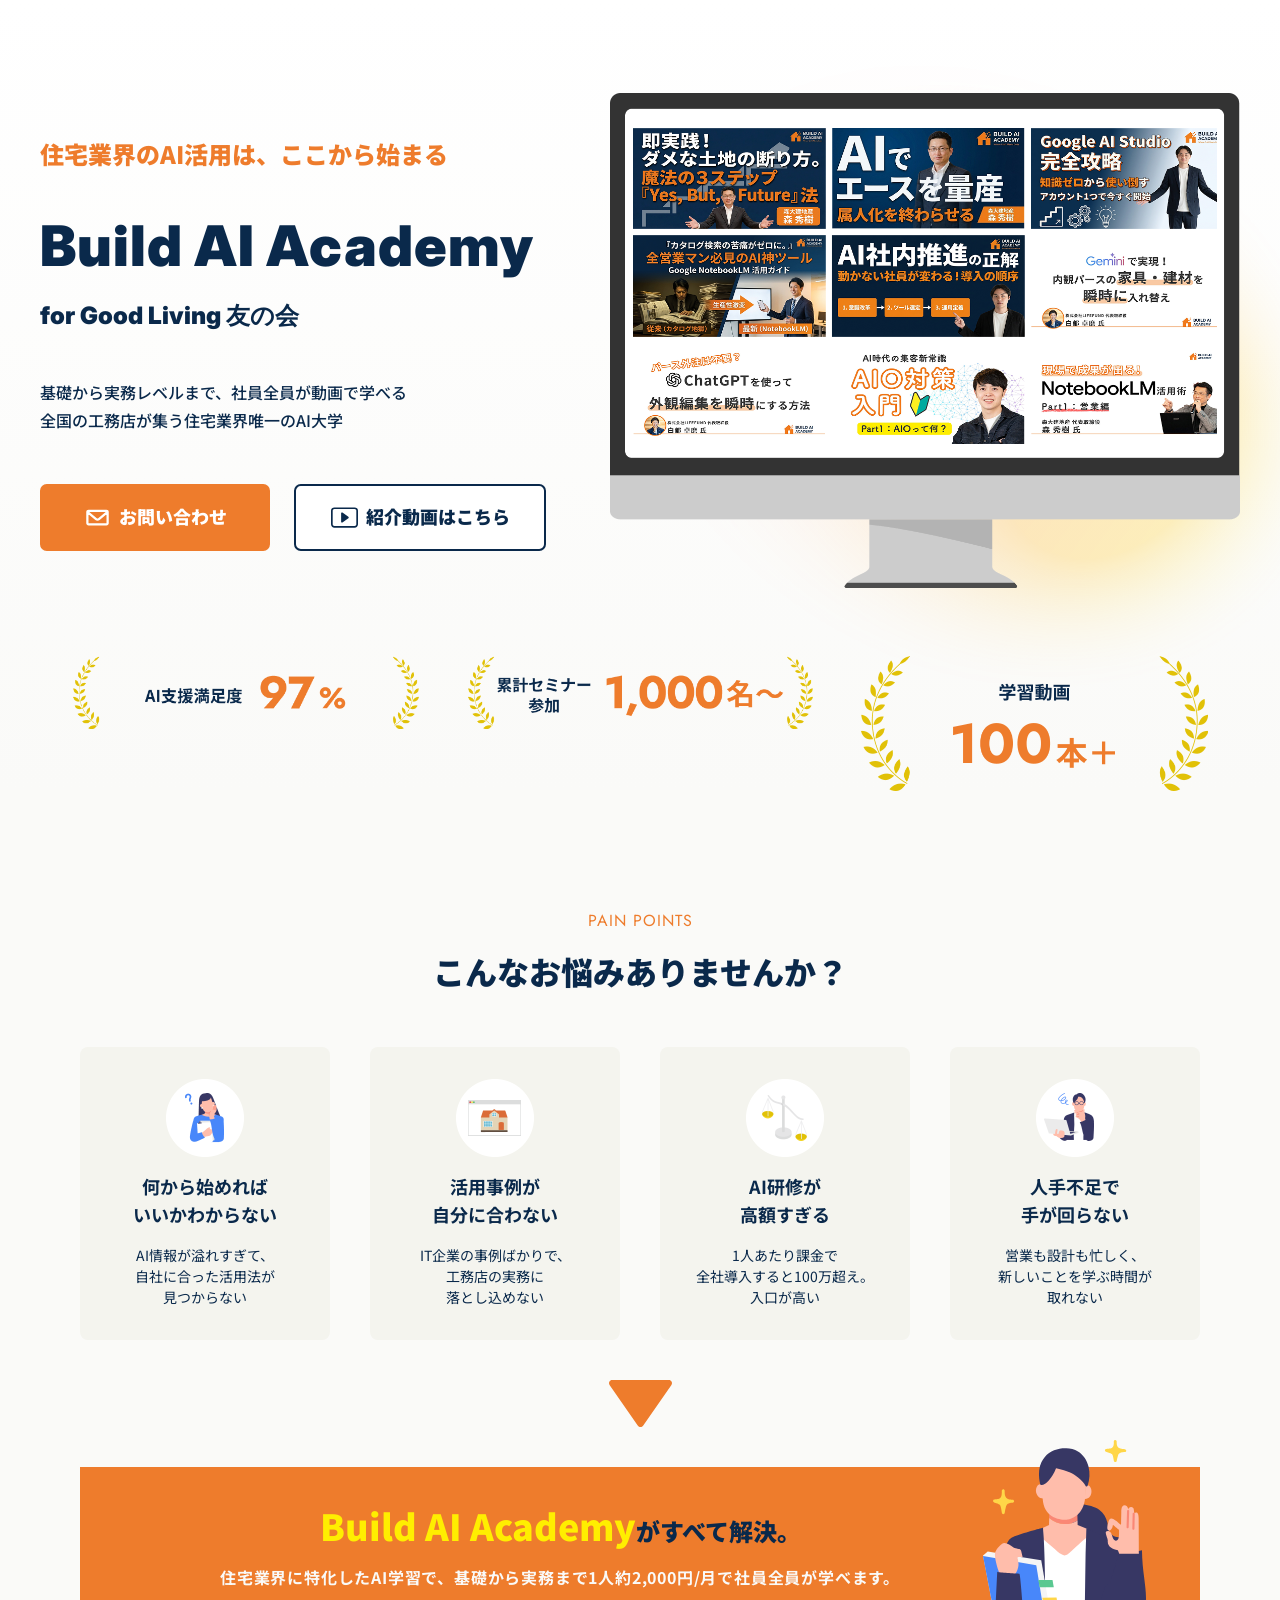
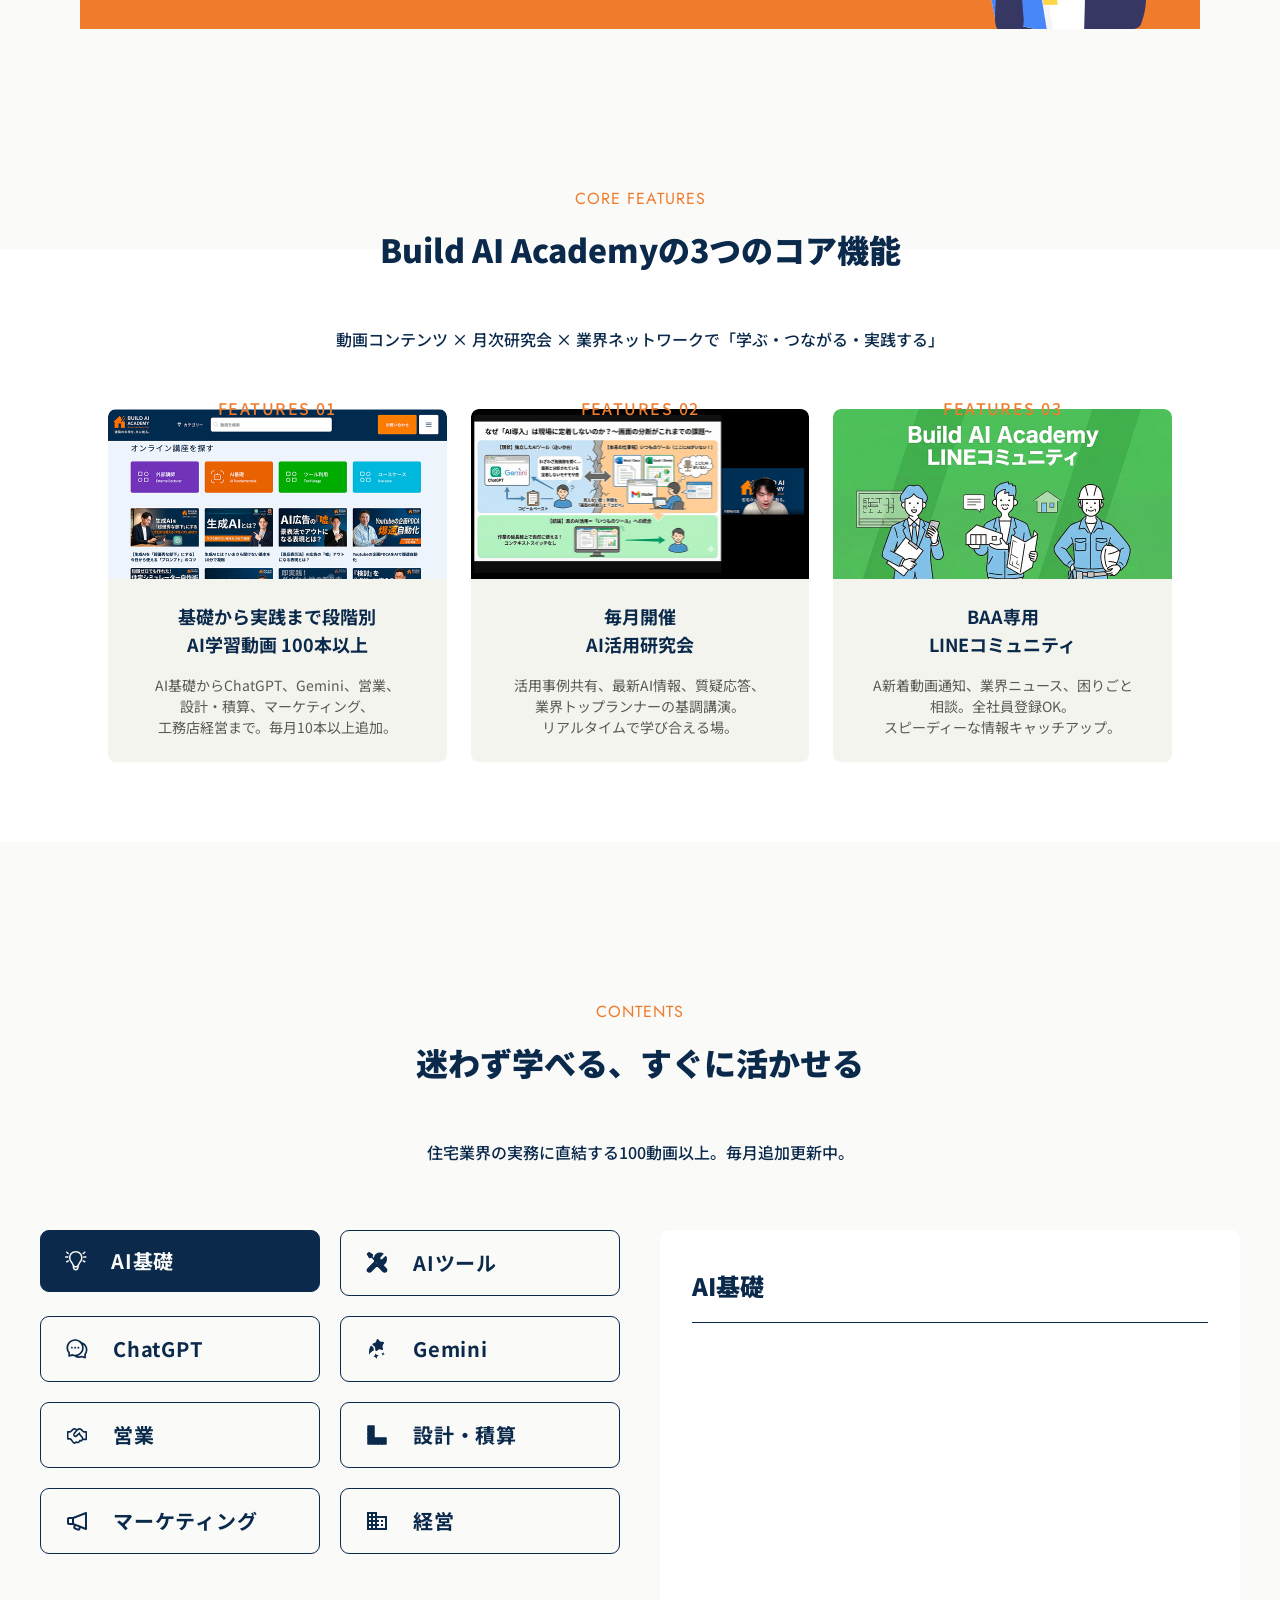
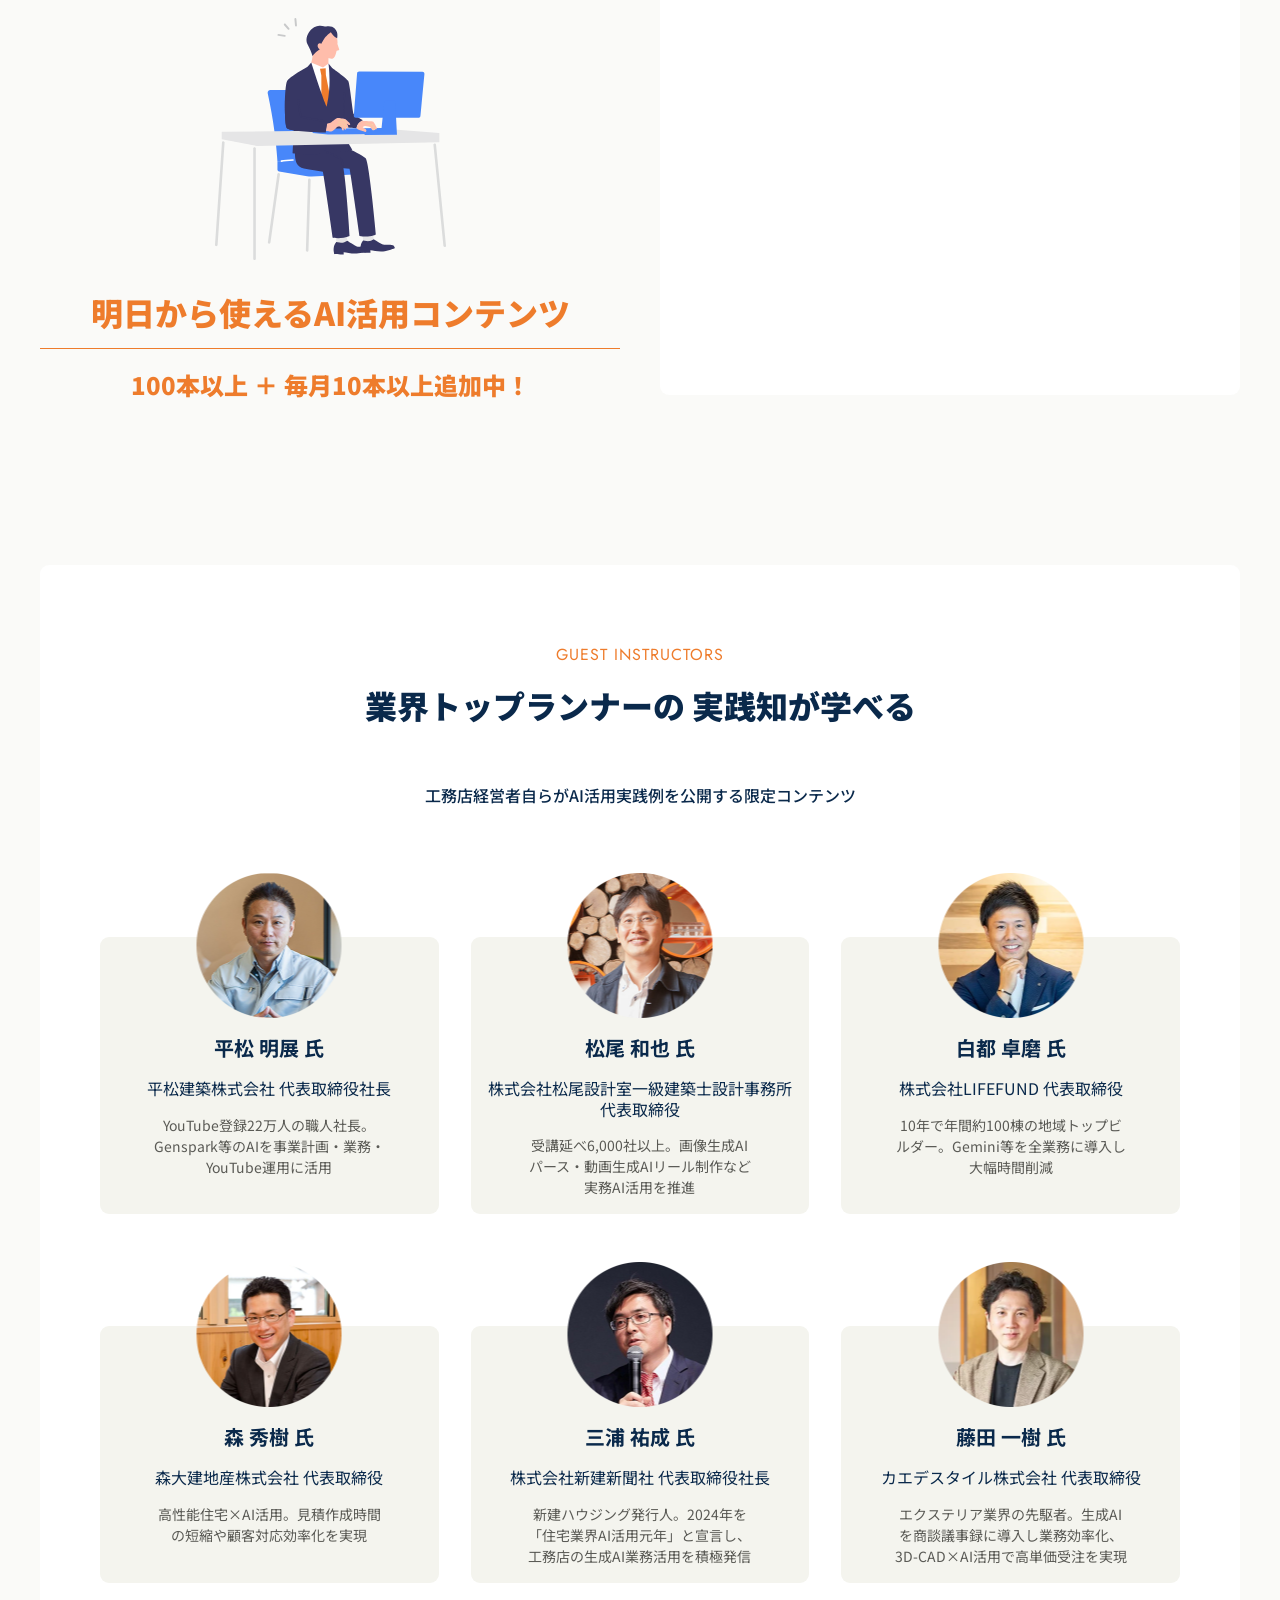
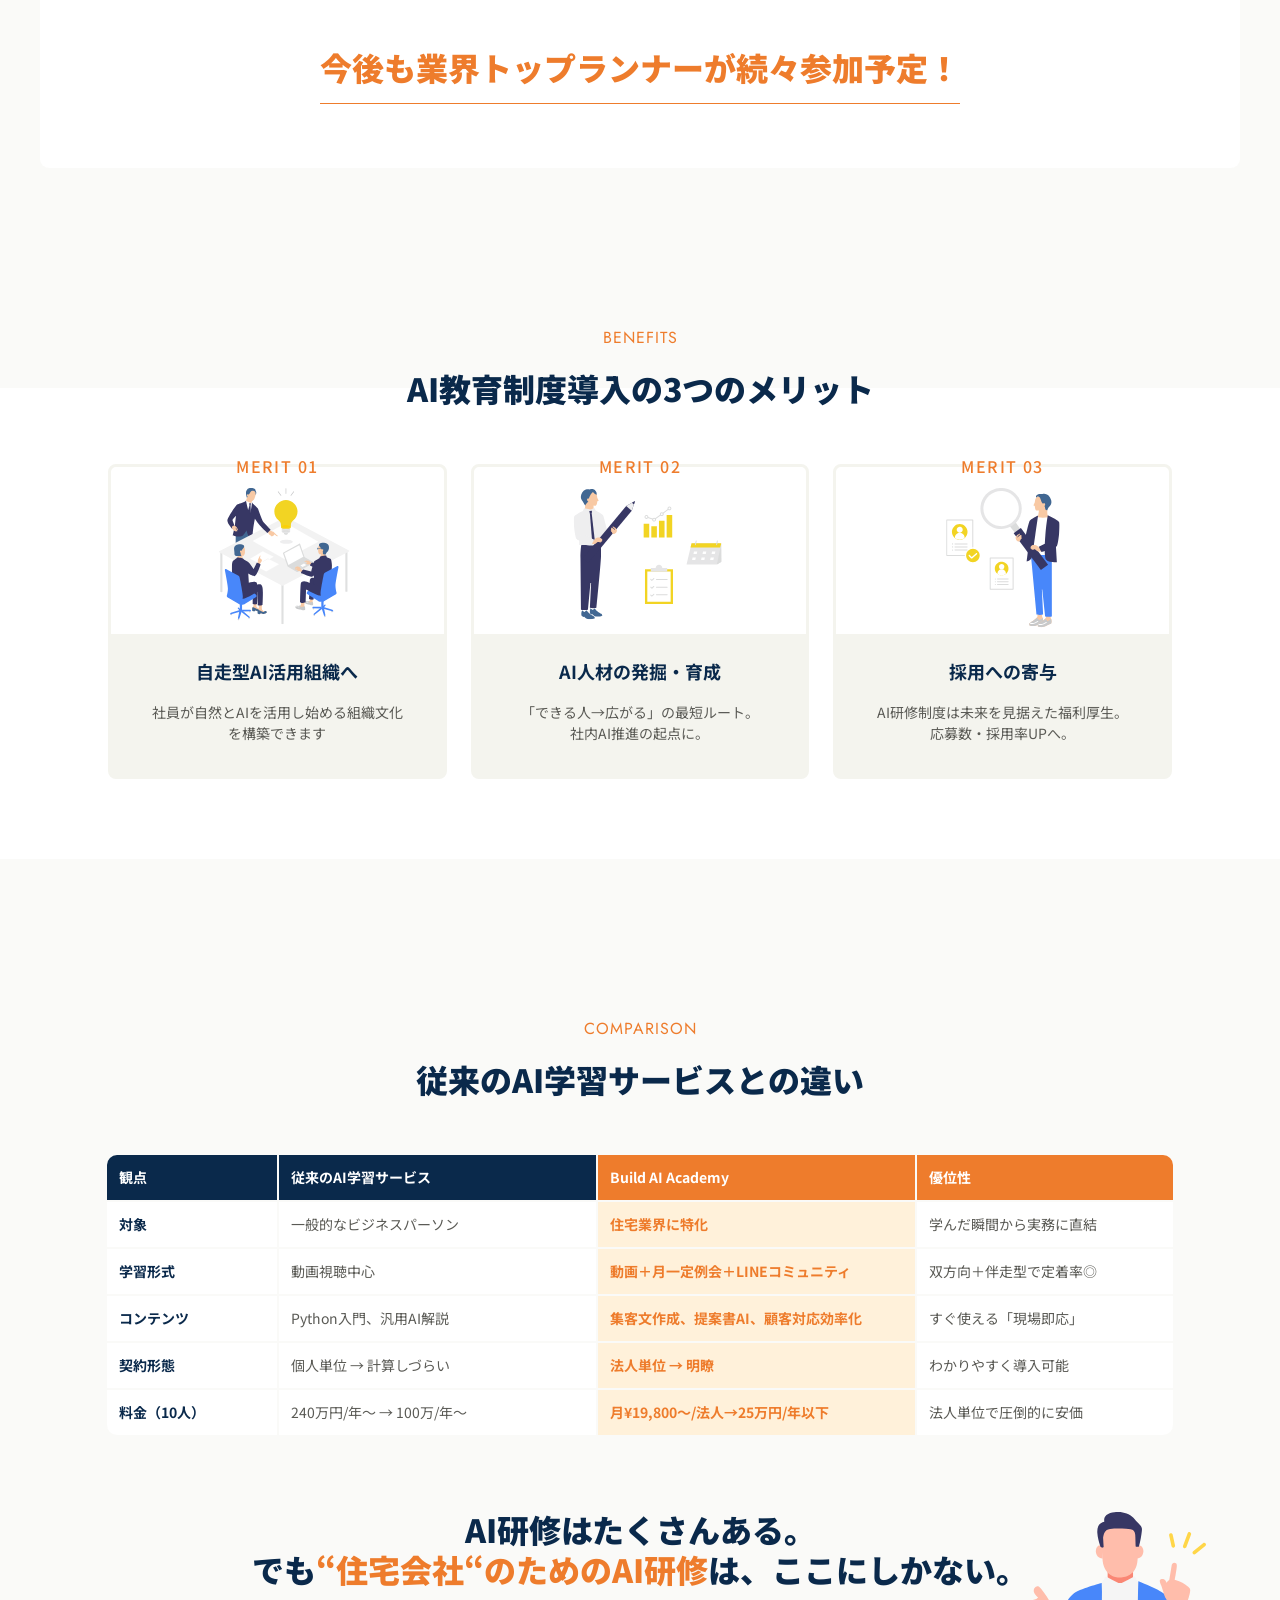
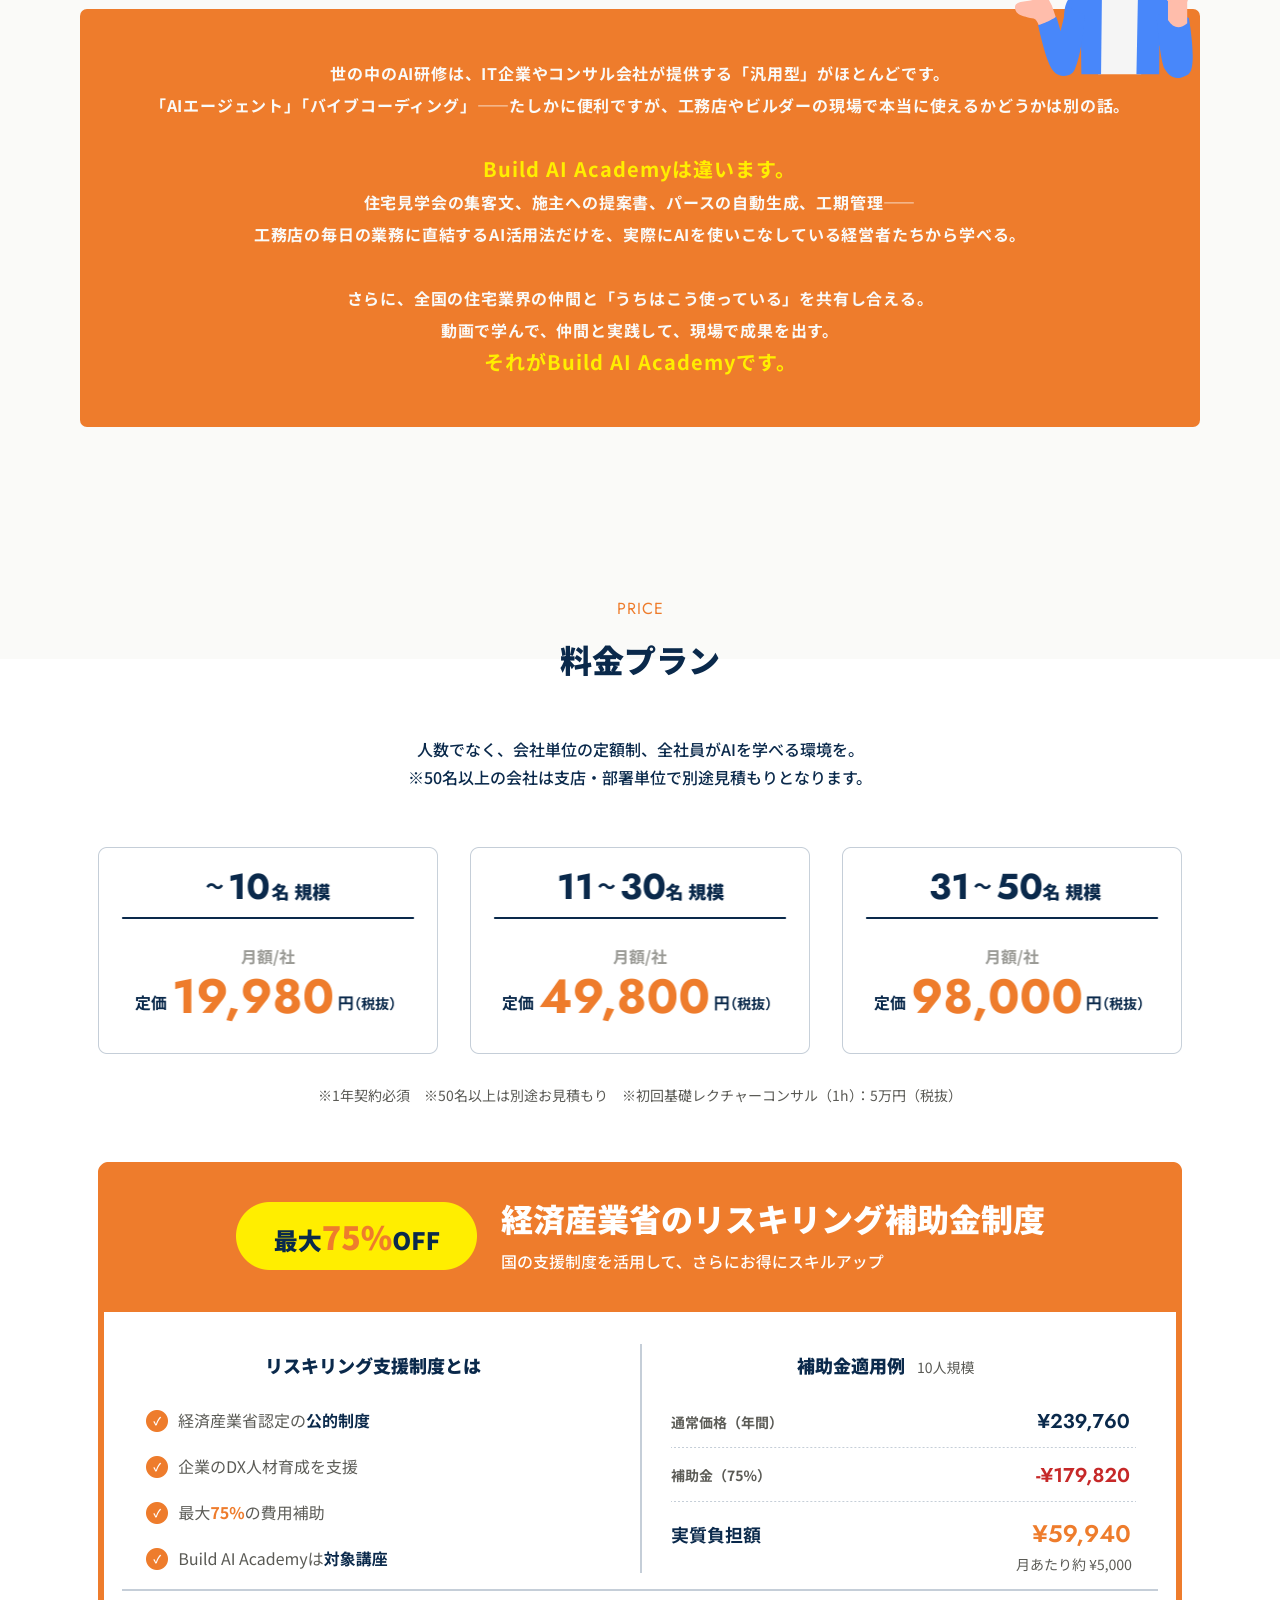
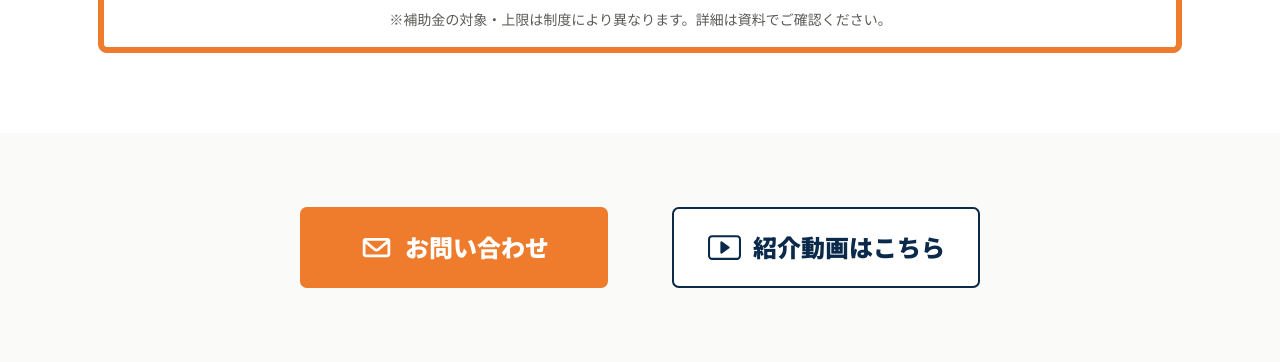
==== commit 12bcfae1: "Add files via upload" ====
--- a/template/member/workspace/index.html
+++ b/template/member/workspace/index.html
@@ -206,7 +206,7 @@
 				<strong>Build AI Academy</strong><br class="br-mobile">がすべて解決。
 			</div>
 			<p class="section__pain__bnr__txt">
-				住宅業界に特化したAI学習で、<br class="br-tablet2">基礎から実務まで1人200円/月で<br class="br-sp">社員全員が学べます。
+				住宅業界に特化したAI学習で、<br class="br-tablet2">基礎から実務まで1人約2,000円/月で<br class="br-sp">社員全員が学べます。
 			</p>
 			<svg xmlns="http://www.w3.org/2000/svg" width="163" height="189" viewBox="0 0 163 189" fill="none">
 				<g clip-path="url(#clip0_9_923)">
@@ -882,7 +882,7 @@
 					<div class="comparison-table__cell" data-label="学習形式"><p>動画視聴中心</p></div>
 					<div class="comparison-table__cell" data-label="コンテンツ"><p>Python入門、汎用AI解説</p></div>
 					<div class="comparison-table__cell" data-label="契約形態"><p>個人単位 → 計算しづらい</p></div>
-					<div class="comparison-table__cell" data-label="料金（10人）"><p>月¥20,000/人〜 → 100万/年〜</p></div>
+					<div class="comparison-table__cell" data-label="料金（10人）"><p>240万円/年〜 → 100万/年〜</p></div>
 				</div>
 				<div class="comparison-table__column comparison-table__column--baa">
 					<div class="comparison-table__row">
@@ -906,7 +906,7 @@
 						<div class="comparison-table__cell"><p>わかりやすく導入可能</p></div>
 					</div>
 					<div class="comparison-table__row">
-						<div class="comparison-table__cell" data-label="料金（10人）"><p>月¥19,800〜¥98,000/法人 → 50万/年以下</p></div>
+						<div class="comparison-table__cell" data-label="料金（10人）"><p>月¥19,800〜/法人→25万円/年以下</p></div>
 						<div class="comparison-table__cell"><p>法人単位で圧倒的に安価</p></div>
 					</div>
 				</div>
@@ -987,7 +987,7 @@
 				<div class="section__price__list__item__img">
 					<picture>
 						<source srcset="./img/plan01-sp.png" media="(max-width: 640px)">
-						<img src="./img/plan01.png" alt="〜10名規模。定価￥19,980(税抜)。年間払いだと¥99,800（税抜）。年間¥139,960お得">
+						<img src="./img/plan01.png" alt="〜10名規模。定価￥19,980(税抜)。">
 					</picture>
 				</div>
 			</li>
@@ -995,7 +995,7 @@
 				<div class="section__price__list__item__img">
 					<picture>
 						<source srcset="./img/plan02-sp.png" media="(max-width: 640px)">
-						<img src="./img/plan02.png" alt="11〜30名規模。定価￥49,800(税抜)。年間払いだと¥240,000（税抜）。年間¥357,600お得">
+						<img src="./img/plan02.png" alt="11〜30名規模。定価￥49,800(税抜)。">
 					</picture>
 				</div>
 			</li>
@@ -1003,7 +1003,7 @@
 				<div class="section__price__list__item__img">
 					<picture>
 						<source srcset="./img/plan03-sp.png" media="(max-width: 640px)">
-						<img src="./img/plan03.png" alt="31〜50名規模。定価￥98,000(税抜)。年間払いだと¥480,000（税抜）。年間¥696,000お得">
+						<img src="./img/plan03.png" alt="31〜50名規模。定価￥98,000(税抜)。">
 					</picture>
 				</div>
 			</li>
